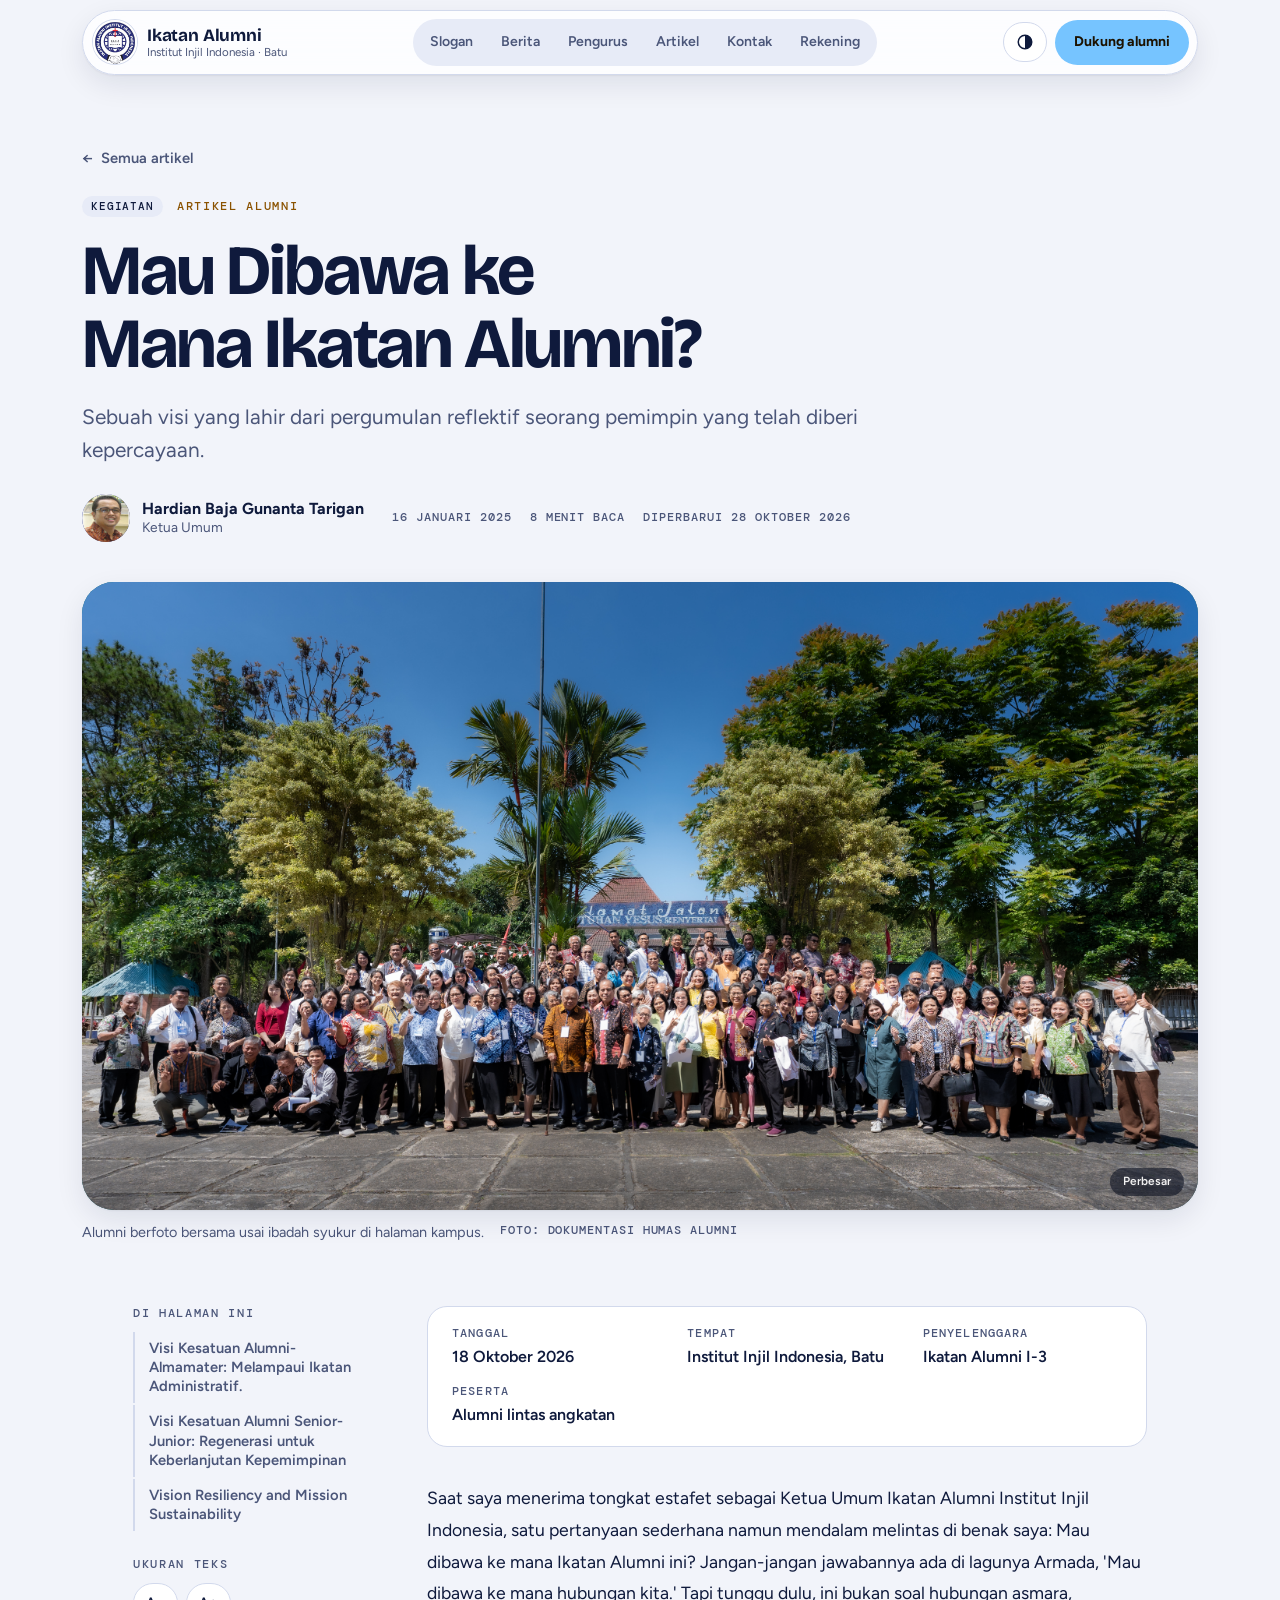
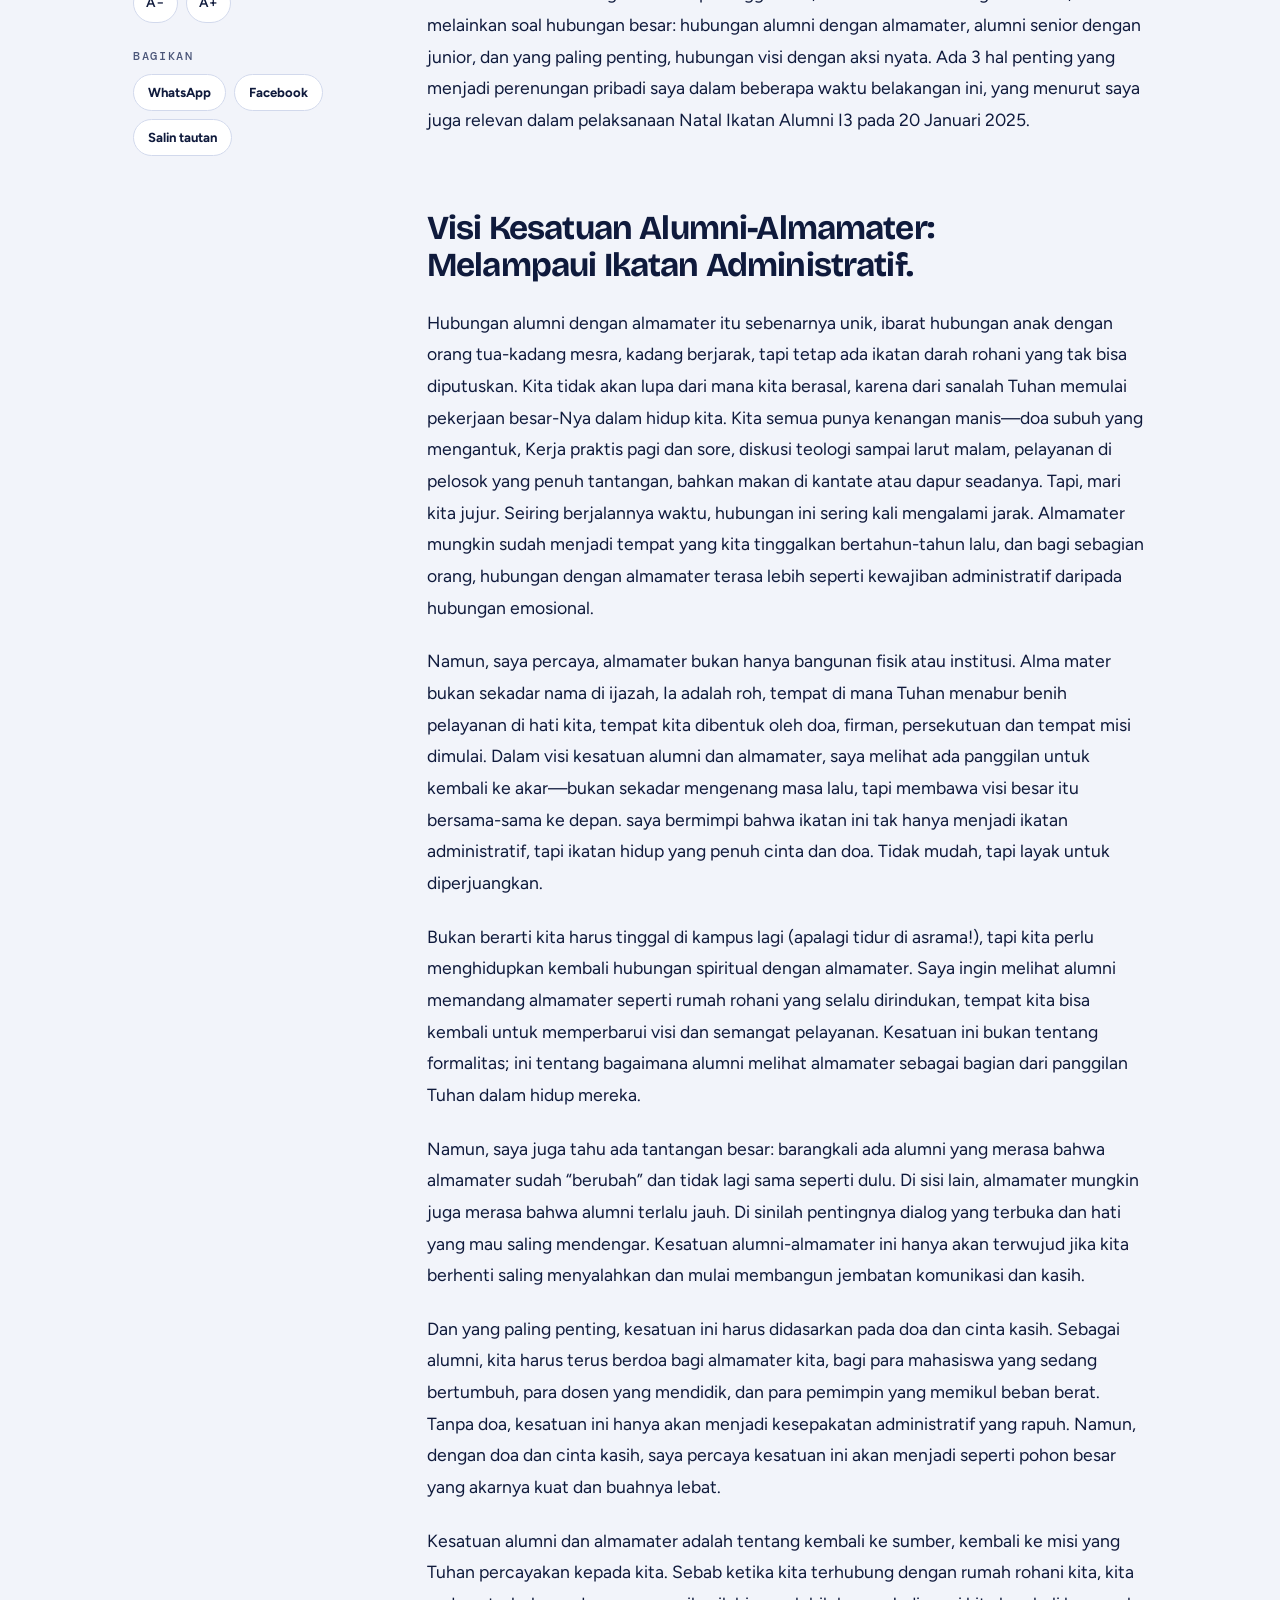
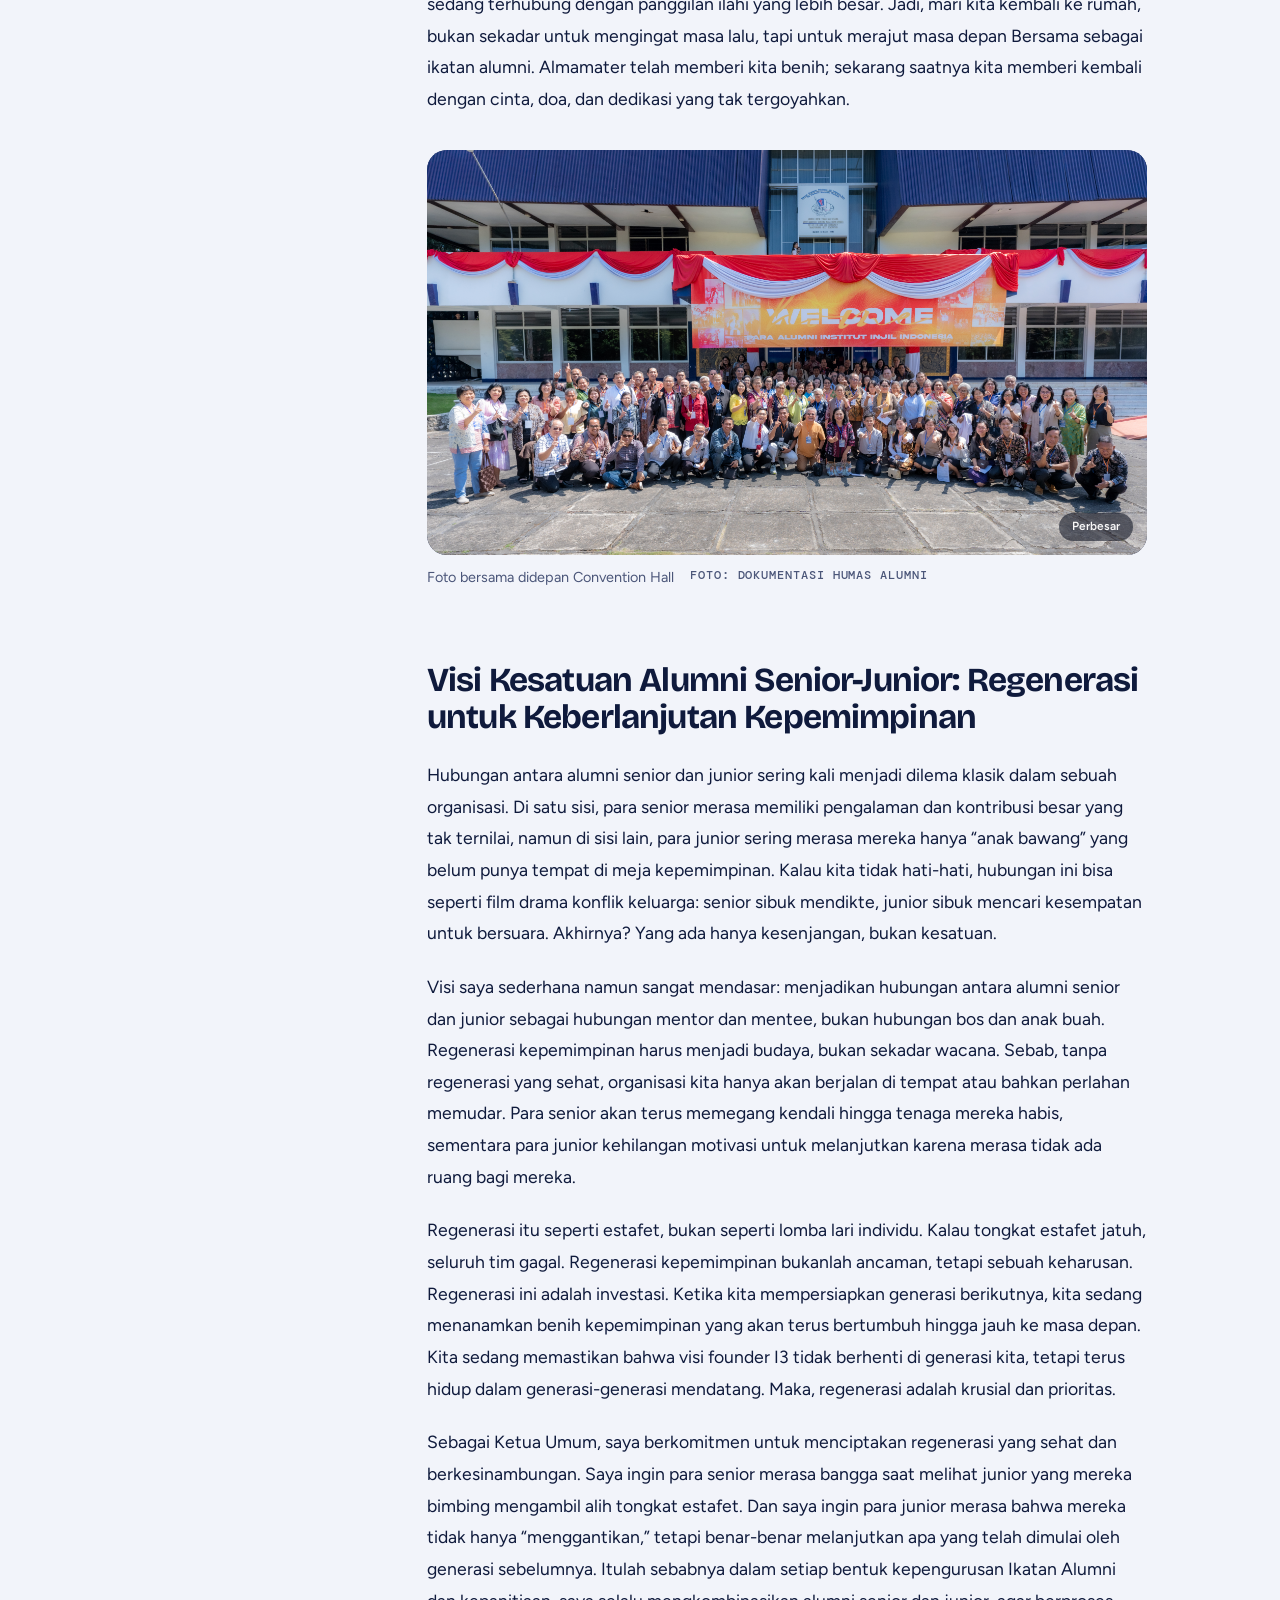
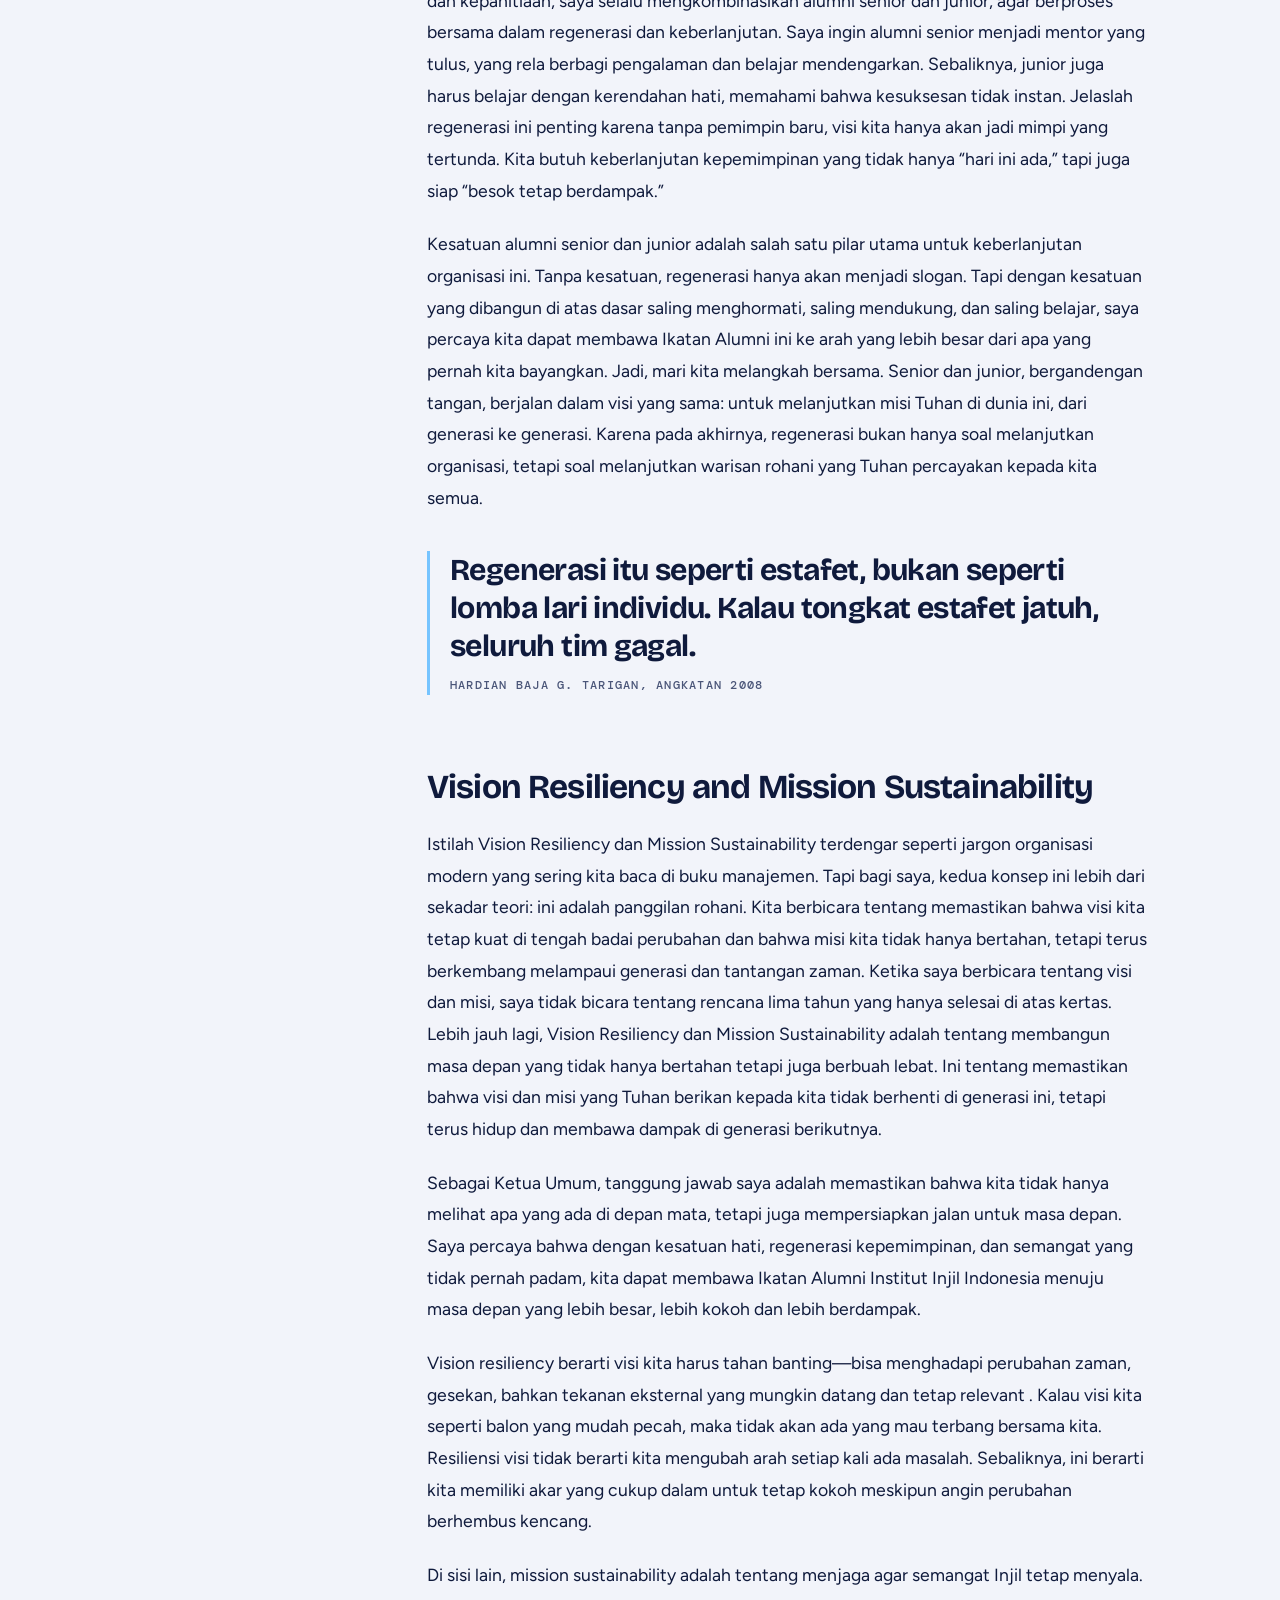
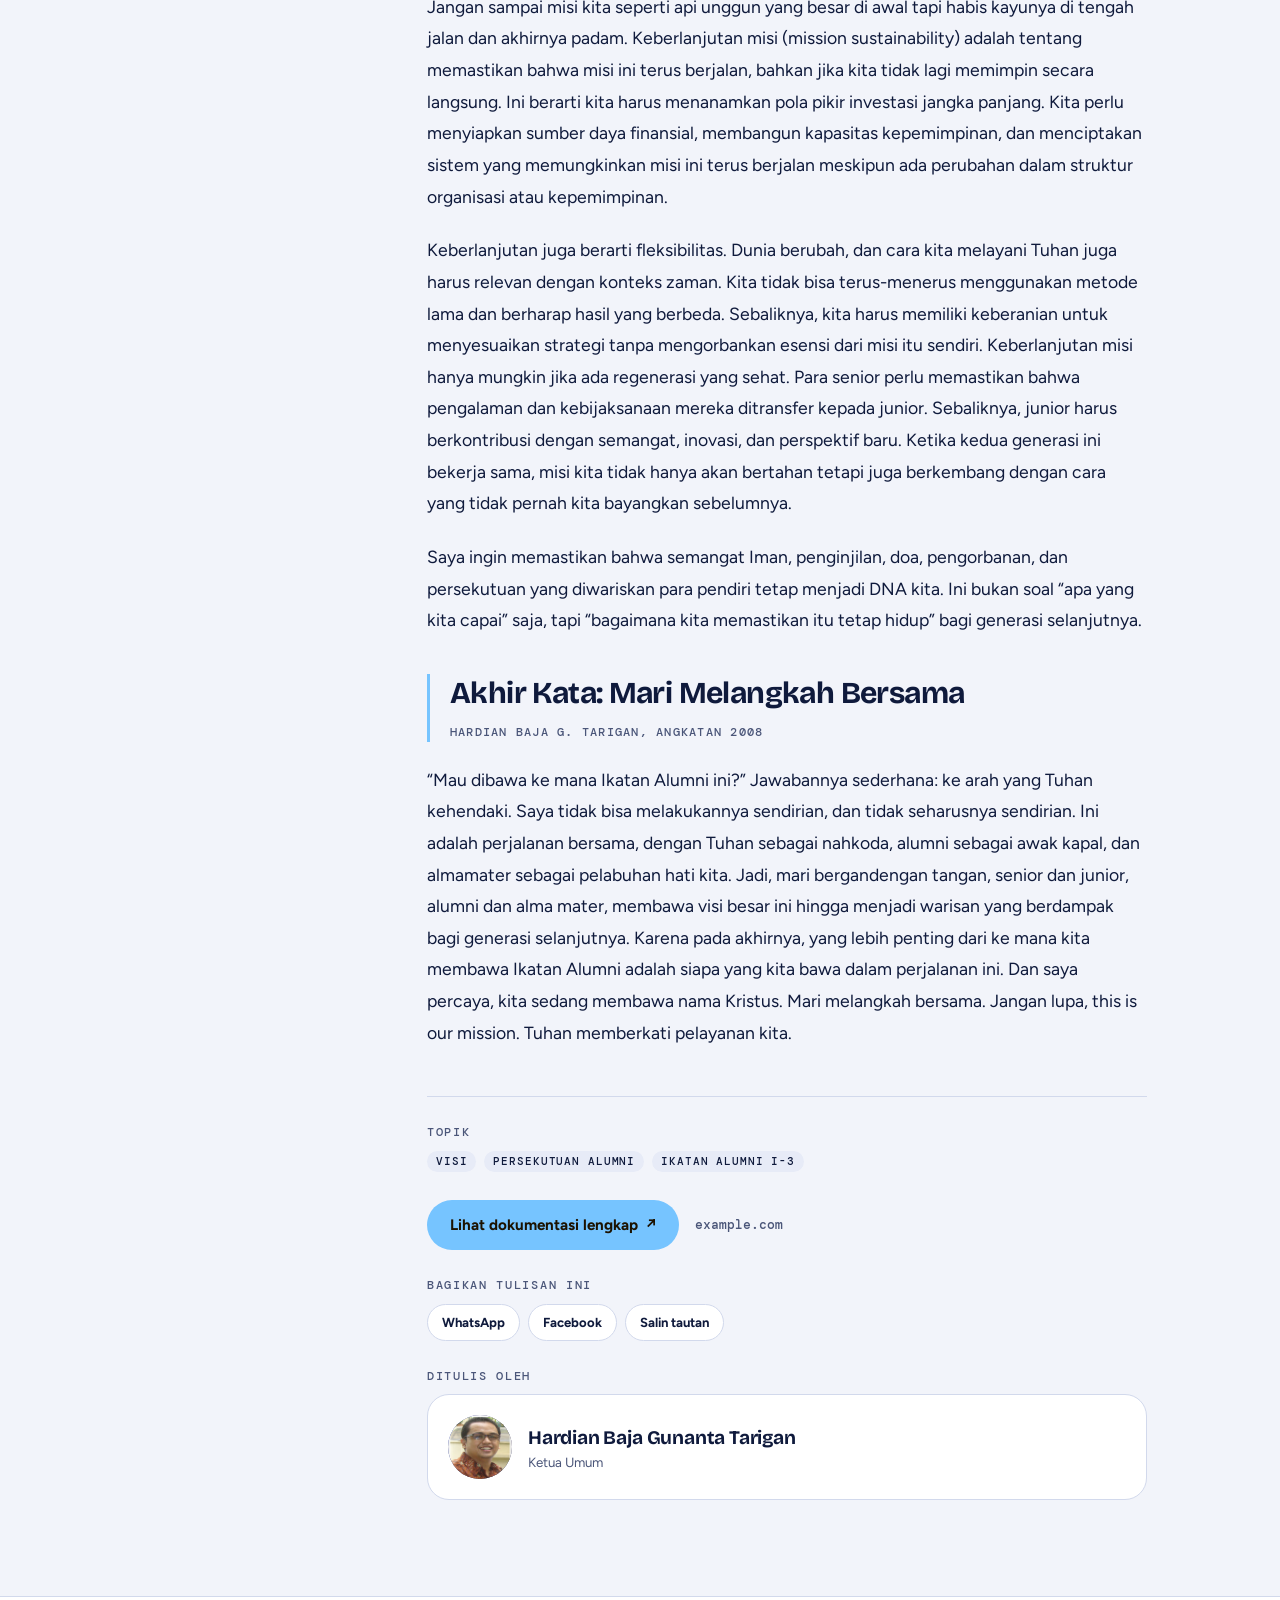
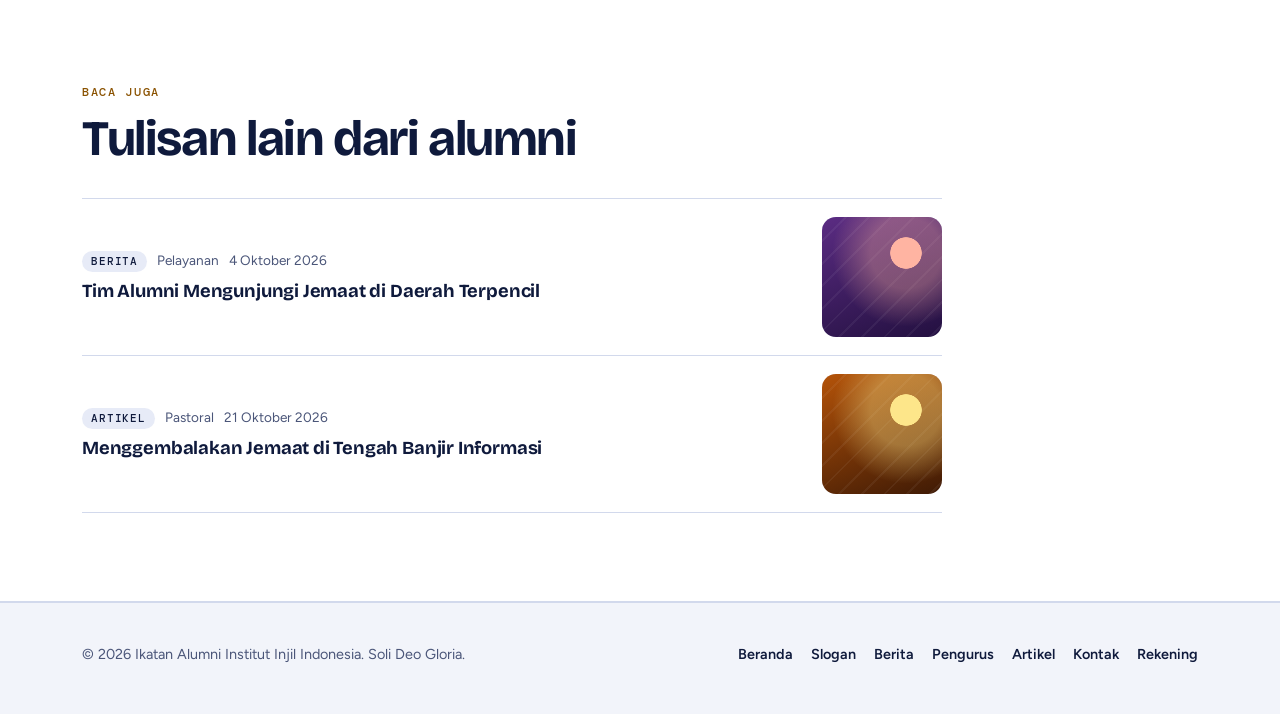
==== article1.html @ e1c30470 "Big Update." ====
<!doctype html>
<html lang="id">
  <head>
    <meta charset="utf8" />
    <meta
      name="viewport"
      content="width=device-width,initial-scale=1,viewport-fit=cover"
    />
  </head>
  <body>
    <title>Mau Dibawa ke Mana Ikatan Alumni?</title>
    <meta name="claude:viewport-fit-sides" content="cover" />
    <link
      rel="stylesheet"
      href="https://fonts.googleapis.com/css2?family=Bricolage+Grotesque:opsz,wght@12..96,500..800&family=DM+Mono:wght@400;500&family=Figtree:wght@400;500;600;700&display=swap"
    />
    <link rel="stylesheet" href="css/article1.css" />

    <a class="skip" href="#isi">Lewati ke isi tulisan</a>

    <!--div class="notice" id="notice" role="note" hidden>
      <div class="wrap notice-in">
        <p>
          Mode contoh: judul, isi, foto, dan nama di halaman ini masih data
          sampel. Ganti isi <code>CONTENT</code> di bagian bawah file. Isi
          <code>site.home</code> agar menu mengarah ke situs utama.
        </p>
        <button type="button" data-action="dismiss-notice">Tutup</button>
      </div>
    </div-->

    <header class="site-header">
      <div class="wrap">
        <div class="dock">
          <a
            class="brand"
            id="brandLink"
            data-nav
            href="#"
            aria-label="Alumni Institut Injil Indonesia, ke beranda"
          >
            <span class="brand-logo" id="brandLogo"></span>
            <span class="brand-text"
              ><b>Ikatan Alumni</b
              ><span>Institut Injil Indonesia · Batu</span></span
            >
          </a>
          <nav
            class="nav-links"
            aria-label="Navigasi utama"
            id="navLinks"
          ></nav>
          <div class="nav-tools">
            <button
              class="icon-btn"
              type="button"
              data-action="theme"
              aria-label="Ganti tema terang atau gelap"
            >
              <svg
                width="18"
                height="18"
                viewBox="0 0 24 24"
                aria-hidden="true"
              >
                <circle
                  cx="12"
                  cy="12"
                  r="9"
                  fill="none"
                  stroke="currentColor"
                  stroke-width="2"
                />
                <path d="M12 3a9 9 0 0 1 0 18z" fill="currentColor" />
              </svg>
            </button>
            <a
              class="btn btn-primary nav-cta"
              id="navCta"
              data-nav
              href="#rekening"
              >Dukung alumni</a
            >
            <button
              class="icon-btn menu-btn"
              type="button"
              data-action="menu"
              aria-expanded="false"
              aria-controls="mobileMenu"
            >
              <span class="bars" aria-hidden="true"></span
              ><span class="menu-label">Menu</span>
            </button>
          </div>
          <span class="progress" aria-hidden="true"><i id="progress"></i></span>
        </div>
        <nav
          class="sheet"
          id="mobileMenu"
          aria-label="Navigasi seluler"
          hidden
        ></nav>
      </div>
    </header>

    <main id="main">
      <article id="post">
        <header class="post-head">
          <div class="wrap">
            <div class="in" id="postHead"></div>
          </div>
        </header>

        <div class="wrap">
          <div class="cover" id="cover"></div>
        </div>

        <div class="post-body">
          <div class="wrap">
            <div class="post-grid">
              <aside class="side" aria-label="Alat baca">
                <nav class="side-block toc" id="tocBox" aria-label="Daftar isi">
                  <p class="eyebrow">Di halaman ini</p>
                  <ol id="tocList"></ol>
                </nav>
                <div class="side-block">
                  <p class="eyebrow">Ukuran teks</p>
                  <div class="size-ctl">
                    <button
                      class="icon-btn"
                      type="button"
                      data-action="size"
                      data-d="-1"
                      id="sizeDown"
                      aria-label="Perkecil teks"
                    >
                      A−
                    </button>
                    <button
                      class="icon-btn"
                      type="button"
                      data-action="size"
                      data-d="1"
                      id="sizeUp"
                      aria-label="Perbesar teks"
                    >
                      A+
                    </button>
                    <output id="sizeLabel" aria-live="polite"></output>
                  </div>
                </div>
                <div class="side-block">
                  <p class="eyebrow">Bagikan</p>
                  <div class="share" id="shareSide"></div>
                </div>
              </aside>

              <div id="isi" tabindex="-1">
                <dl class="facts" id="facts"></dl>
                <div class="prose" id="prose"></div>
                <div class="endmatter" id="endmatter"></div>
              </div>
            </div>
          </div>
        </div>
      </article>

      <section class="section band" id="terkait" hidden>
        <div class="wrap">
          <div class="sec-head">
            <p class="eyebrow">Baca juga</p>
            <h2>Tulisan lain dari alumni</h2>
          </div>
          <div class="rel-list" id="related"></div>
        </div>
      </section>
    </main>

    <footer class="site-footer">
      <div class="wrap foot">
        <p id="footText"></p>
        <nav aria-label="Navigasi footer" id="footNav"></nav>
      </div>
    </footer>

    <!-- Pratinjau foto -->
    <div
      class="overlay"
      id="lightbox"
      hidden
      role="dialog"
      aria-modal="true"
      aria-label="Pratinjau foto"
    >
      <div class="panel lb-panel">
        <button
          class="icon-btn lb-close"
          type="button"
          data-close
          aria-label="Tutup pratinjau"
        >
          Tutup
        </button>
        <div class="lb-media" id="lbMedia"></div>
        <div class="lb-cap" id="lbCap"></div>
        <div class="lb-ctl">
          <button
            class="icon-btn"
            type="button"
            data-action="lb-prev"
            id="lbPrev"
          >
            Sebelumnya
          </button>
          <span class="result-count" id="lbCount" aria-live="polite"></span>
          <button
            class="icon-btn"
            type="button"
            data-action="lb-next"
            id="lbNext"
          >
            Berikutnya
          </button>
        </div>
      </div>
    </div>

    <div class="toast" id="toast" role="status" aria-live="polite"></div>

    <noscript
      ><p style="padding: 24px">
        Halaman ini memerlukan JavaScript untuk menampilkan konten.
      </p></noscript
    >
    <script src="js/article1.js"></script>
  </body>
</html>
---- css/article1.css ----
:root {
  color-scheme: light;
  box-sizing: border-box;
  padding-top: env(safe-area-inset-top, 0px);
  padding-bottom: env(safe-area-inset-bottom, 0px);
}
html {
  scroll-padding-top: env(safe-area-inset-top, 0px);
}
body {
  margin: 0;
  padding: 0;
  font:
    14px -apple-system,
    BlinkMacSystemFont,
    sans-serif;
  background: #fff;
  color: #000;
}
img {
  max-width: 100%;
}
[hidden]:not([hidden="until-found" i]) {
  display: none !important;
}
/* Layout: kapsul navigasi yang sama dengan situs utama → kepala tulisan (kategori, judul, ringkasan, penulis) → foto sampul → dua kolom: daftar isi lengket + isi tulisan → penutup (tag, tautan, penulis) → baca juga → footer. Aksen amber dipakai hemat. */
:root {
  --font-display: "Bricolage Grotesque", "Trebuchet MS", system-ui, sans-serif;
  --font-body: "Figtree", system-ui, -apple-system, "Segoe UI", sans-serif;
  --font-mono: "DM Mono", ui-monospace, Menlo, Consolas, monospace;
  --bg: #f2f4fa;
  --surface: #ffffff;
  --surface-2: #e7ebf7;
  --fg: #0f1a3c;
  --muted: #4b5679;
  --line: #d2d9ec;
  --brand: #2342d6;
  --on-brand: #ffffff;
  --accent: #f4a31b;
  --on-accent: #1c1200;
  --accent-text: #8a5200;
  --focus: #2342d6;
  --shadow:
    0 1px 2px rgba(15, 26, 60, 0.06), 0 10px 28px rgba(15, 26, 60, 0.09);
  --plate: #ffffff;
  --plate-ink: #0f1a3c;
  --alt1: #76c4ff;
}
@media (prefers-color-scheme: dark) {
  :root:not([data-theme="light"]) {
    --bg: #0a1024;
    --surface: #121a36;
    --surface-2: #18224a;
    --fg: #e9edfb;
    --muted: #a5b0d2;
    --line: #27325e;
    --brand: #8fa6ff;
    --on-brand: #0a1024;
    --accent: #f5b33d;
    --on-accent: #1c1200;
    --accent-text: #f5b33d;
    --focus: #8fa6ff;
    --alt1: #76c4ff;
    --shadow: 0 1px 2px rgba(0, 0, 0, 0.4), 0 10px 28px rgba(0, 0, 0, 0.38);
    color-scheme: dark;
  }
}
:root[data-theme="dark"] {
  --bg: #0a1024;
  --surface: #121a36;
  --surface-2: #18224a;
  --fg: #e9edfb;
  --muted: #a5b0d2;
  --line: #27325e;
  --brand: #8fa6ff;
  --on-brand: #0a1024;
  --accent: #f5b33d;
  --on-accent: #1c1200;
  --accent-text: #f5b33d;
  --focus: #8fa6ff;
  --shadow: 0 1px 2px rgba(0, 0, 0, 0.4), 0 10px 28px rgba(0, 0, 0, 0.38);
  color-scheme: dark;
  --alt1: #359eff;
}

*,
*::before,
*::after {
  box-sizing: border-box;
}
html {
  scroll-behavior: smooth;
  scroll-padding-top: 104px;
  -webkit-text-size-adjust: 100%;
}
html.lock {
  overflow: hidden;
}
body {
  margin: 0;
  font-family: var(--font-body);
  font-size: 16px;
  line-height: 1.6;
  background: var(--bg);
  color: var(--fg);
}
body::before {
  content: "";
  position: fixed;
  inset: 0 0 auto;
  height: env(safe-area-inset-top, 0px);
  z-index: 10;
  background: var(--bg);
}
img {
  max-width: 100%;
}
[hidden] {
  display: none !important;
}
h1,
h2,
h3,
p,
ul,
ol,
dl,
dd,
blockquote,
figure {
  margin: 0;
}
ul,
ol {
  padding: 0;
  list-style: none;
}
h1,
h2,
h3 {
  font-family: var(--font-display);
  font-weight: 700;
  text-wrap: balance;
}
a {
  color: var(--brand);
}
button {
  font: inherit;
  color: inherit;
  cursor: pointer;
}
:focus-visible {
  outline: 3px solid var(--focus);
  outline-offset: 2px;
}
.skip {
  position: absolute;
  left: -9999px;
  top: 8px;
  z-index: 200;
  background: var(--fg);
  color: var(--bg);
  padding: 10px 16px;
  border-radius: 999px;
  text-decoration: none;
}
.skip:focus {
  left: 16px;
}
main,
.site-footer {
  overflow-x: clip;
}

.wrap {
  width: 100%;
  max-width: 1180px;
  margin-inline: auto;
  padding-left: max(16px, env(safe-area-inset-left, 0px));
  padding-right: max(16px, env(safe-area-inset-right, 0px));
}
@media (min-width: 700px) {
  .wrap {
    padding-left: max(32px, env(safe-area-inset-left, 0px));
    padding-right: max(32px, env(safe-area-inset-right, 0px));
  }
}

.eyebrow {
  font: 500 0.75rem/1.3 var(--font-mono);
  letter-spacing: 0.14em;
  text-transform: uppercase;
  color: var(--accent-text);
}
.tag {
  display: inline-block;
  font: 500 0.68rem/1 var(--font-mono);
  letter-spacing: 0.08em;
  text-transform: uppercase;
  padding: 5px 9px;
  border-radius: 999px;
  background: var(--surface-2);
  color: var(--fg);
}
.btn {
  display: inline-flex;
  align-items: center;
  gap: 8px;
  padding: 12px 22px;
  border-radius: 999px;
  border: 1.5px solid transparent;
  font-weight: 700;
  font-size: 0.95rem;
  text-decoration: none;
  transition:
    transform 0.15s,
    background 0.15s;
}
.btn:hover {
  transform: translateY(-2px);
}
.btn-primary {
  background: var(--alt1);
  color: var(--on-accent);
}
.btn-sm {
  padding: 7px 14px;
  font-size: 0.82rem;
  border-color: var(--line);
  background: var(--surface);
  color: var(--fg);
}
.btn-sm:hover {
  border-color: var(--fg);
}
.band {
  background: var(--surface);
  border-block: 1px solid var(--line);
}
.meta-line {
  display: flex;
  flex-wrap: wrap;
  align-items: center;
  gap: 10px;
  font-size: 0.85rem;
  color: var(--muted);
}

/* Notice */
.notice {
  background: var(--alt1);
  color: var(--on-accent);
  font-size: 0.84rem;
}
.notice-in {
  display: flex;
  gap: 12px;
  align-items: center;
  justify-content: space-between;
  padding-block: 8px;
}
.notice p {
  min-width: 0;
}
.notice button {
  flex: none;
  background: transparent;
  border: 1px solid currentColor;
  border-radius: 999px;
  padding: 2px 12px;
  font-size: 0.8rem;
  font-weight: 600;
}

/* Header: kapsul melayang dengan penanda geser, sama dengan situs utama */
.site-header {
  position: sticky;
  top: env(safe-area-inset-top, 0px);
  z-index: 30;
  padding-block: 10px;
  pointer-events: none;
}
.dock {
  pointer-events: auto;
  position: relative;
  display: flex;
  align-items: center;
  justify-content: space-between;
  gap: 12px;
  min-height: 62px;
  padding: 8px 8px 8px 10px;
  border-radius: 999px;
  border: 1px solid var(--line);
  background: var(--surface);
  box-shadow: var(--shadow);
}
@supports (background: color-mix(in srgb, red, blue)) {
  .dock {
    background: color-mix(in srgb, var(--surface) 80%, transparent);
    -webkit-backdrop-filter: blur(18px) saturate(1.4);
    backdrop-filter: blur(18px) saturate(1.4);
  }
}
.brand {
  display: flex;
  align-items: center;
  gap: 10px;
  text-decoration: none;
  color: var(--fg);
  min-width: 0;
  border-radius: 999px;
}
.brand-logo {
  display: grid;
  place-items: center;
  flex: none;
  width: 44px;
  height: 44px;
  border-radius: 50%;
  background: var(--plate);
  box-shadow: 0 0 0 1px var(--line);
  overflow: hidden;
}
.brand-logo img {
  display: block;
  width: 100%;
  height: 100%;
  object-fit: cover;
  transform: scale(1.08);
}
.logo-fallback {
  font: 800 0.8rem/1 var(--font-display);
  letter-spacing: -0.02em;
  color: var(--plate-ink);
}
.brand-text {
  display: flex;
  flex-direction: column;
  line-height: 1.15;
  min-width: 0;
}
.brand-text b {
  font-family: var(--font-display);
  font-size: 1.08rem;
  letter-spacing: -0.01em;
}
.brand-text span {
  font-size: 0.72rem;
  color: var(--muted);
  white-space: nowrap;
  overflow: hidden;
  text-overflow: ellipsis;
}
.nav-links {
  position: relative;
  display: flex;
  gap: 2px;
  padding: 4px;
  border-radius: 999px;
  background: var(--surface-2);
}
.nav-links::before {
  content: "";
  position: absolute;
  top: 4px;
  bottom: 4px;
  left: 0;
  width: var(--w, 0px);
  transform: translateX(var(--x, 0px));
  border-radius: 999px;
  background: var(--fg);
  opacity: var(--o, 0);
  transition:
    transform 0.38s cubic-bezier(0.3, 0.8, 0.2, 1),
    width 0.38s cubic-bezier(0.3, 0.8, 0.2, 1),
    opacity 0.2s;
}
.nav-links.no-glide::before {
  transition: opacity 0.2s;
}
.nav-links a {
  position: relative;
  z-index: 1;
  padding: 8px 13px;
  border-radius: 999px;
  color: var(--muted);
  font-weight: 600;
  font-size: 0.88rem;
  text-decoration: none;
  transition: color 0.2s;
}
.nav-links a[data-lit] {
  color: var(--bg);
}
.nav-tools {
  display: flex;
  align-items: center;
  gap: 8px;
}
.icon-btn {
  display: inline-flex;
  align-items: center;
  justify-content: center;
  gap: 8px;
  min-width: 40px;
  height: 40px;
  padding: 0 12px;
  border-radius: 999px;
  border: 1px solid var(--line);
  background: var(--surface);
  font-weight: 600;
  font-size: 0.85rem;
}
.icon-btn:hover:not(:disabled) {
  border-color: var(--fg);
}
.icon-btn:disabled {
  opacity: 0.4;
  cursor: default;
}
.nav-cta {
  display: none;
  padding: 10px 18px;
  font-size: 0.88rem;
}
.menu-btn {
  display: none;
  padding: 0 14px 0 12px;
}
.bars {
  position: relative;
  flex: none;
  width: 16px;
  height: 10px;
}
.bars::before,
.bars::after {
  content: "";
  position: absolute;
  left: 0;
  right: 0;
  height: 2px;
  border-radius: 2px;
  background: currentColor;
  transition:
    transform 0.25s,
    top 0.25s;
}
.bars::before {
  top: 0;
}
.bars::after {
  top: 8px;
}
.menu-btn[aria-expanded="true"] .bars::before {
  top: 4px;
  transform: rotate(45deg);
}
.menu-btn[aria-expanded="true"] .bars::after {
  top: 4px;
  transform: rotate(-45deg);
}
.progress {
  position: absolute;
  left: 28px;
  right: 28px;
  bottom: 3px;
  height: 3px;
  border-radius: 3px;
  overflow: hidden;
  pointer-events: none;
}
.progress i {
  display: block;
  height: 100%;
  background: var(--alt1);
  transform: scaleX(var(--p, 0));
  transform-origin: left;
}
.sheet {
  pointer-events: auto;
  display: grid;
  gap: 4px;
  margin-top: 8px;
  padding: 10px;
  border-radius: 28px;
  border: 1px solid var(--line);
  background: var(--surface);
  box-shadow: var(--shadow);
  max-height: calc(100vh - 112px);
  max-height: calc(100dvh - 112px);
  overflow: auto;
}
.sheet a {
  position: relative;
  display: grid;
  gap: 2px;
  padding: 14px 48px 14px 18px;
  border-radius: 18px;
  text-decoration: none;
  color: var(--fg);
}
.sheet a b {
  font-family: var(--font-display);
  font-size: 1.2rem;
  letter-spacing: -0.02em;
}
.sheet a small {
  color: var(--muted);
  font-size: 0.86rem;
}
.sheet a::after {
  content: "→";
  position: absolute;
  right: 18px;
  top: 50%;
  transform: translateY(-50%);
  color: var(--muted);
  transition: transform 0.15s;
}
.sheet a:hover,
.sheet a[aria-current="true"] {
  background: var(--surface-2);
}
.sheet a:hover::after {
  transform: translate(4px, -50%);
}
.sheet .sheet-cta {
  background: var(--accent);
  color: var(--on-accent);
}
.sheet .sheet-cta:hover {
  background: var(--accent);
}
.sheet .sheet-cta small,
.sheet .sheet-cta::after {
  color: inherit;
}
@media (min-width: 640px) {
  .sheet {
    grid-template-columns: repeat(2, minmax(0, 1fr));
  }
  .sheet .sheet-cta {
    grid-column: 1/-1;
  }
}
@media (max-width: 1079px) {
  .nav-links {
    display: none;
  }
  .menu-btn {
    display: inline-flex;
  }
}
@media (min-width: 1080px) {
  .sheet {
    display: none !important;
  }
}
@media (min-width: 1160px) {
  .nav-cta {
    display: inline-flex;
  }
}
@media (max-width: 480px) {
  .brand-text span {
    display: none;
  }
}

/* Foto dan penampung foto */
.ph {
  position: absolute;
  inset: 0;
  overflow: hidden;
  background:
    radial-gradient(
      circle at var(--sx, 70%) var(--sy, 30%),
      var(--c2) 0 13%,
      transparent 13.5%
    ),
    radial-gradient(
      circle at var(--sx, 70%) var(--sy, 30%),
      var(--c2a) 0 30%,
      transparent 62%
    ),
    repeating-linear-gradient(
      135deg,
      rgba(255, 255, 255, 0.05) 0 2px,
      transparent 2px 16px
    ),
    linear-gradient(160deg, var(--c1), var(--c3));
}
.ph img {
  position: absolute;
  inset: 0;
  width: 100%;
  height: 100%;
  object-fit: cover;
}
.tone-0 {
  --c1: #1e36b8;
  --c2: #ffc247;
  --c2a: rgba(255, 194, 71, 0.35);
  --c3: #0b1745;
}
.tone-1 {
  --c1: #0e6f78;
  --c2: #f6d58e;
  --c2a: rgba(246, 213, 142, 0.35);
  --c3: #07343a;
}
.tone-2 {
  --c1: #5b2c83;
  --c2: #ffb4a2;
  --c2a: rgba(255, 180, 162, 0.35);
  --c3: #231040;
}
.tone-3 {
  --c1: #b45309;
  --c2: #fde68a;
  --c2a: rgba(253, 230, 138, 0.38);
  --c3: #3f1a05;
}
.tone-4 {
  --c1: #2b3a67;
  --c2: #9fb4ff;
  --c2a: rgba(159, 180, 255, 0.35);
  --c3: #0f1733;
}
.ph-note {
  position: absolute;
  left: 14px;
  bottom: 14px;
  z-index: 1;
  font: 500 0.7rem/1 var(--font-mono);
  letter-spacing: 0.08em;
  text-transform: uppercase;
  color: #fff;
  background: rgba(6, 10, 28, 0.55);
  padding: 7px 11px;
  border-radius: 999px;
}
.avatar {
  position: relative;
  display: grid;
  place-items: center;
  flex: none;
  width: 48px;
  height: 48px;
  border-radius: 50%;
  overflow: hidden;
  color: #fff;
  font-family: var(--font-display);
  font-weight: 700;
  font-size: 1rem;
  letter-spacing: 0.02em;
}
.avatar-lg {
  width: 64px;
  height: 64px;
  font-size: 1.25rem;
}
.av-init {
  position: relative;
  z-index: 1;
}

/* Kepala tulisan */
.post-head {
  padding-block: clamp(28px, 5vw, 56px) clamp(24px, 4vw, 40px);
}
.post-head .in {
  max-width: 940px;
}
.back {
  display: inline-flex;
  align-items: center;
  gap: 8px;
  padding: 6px 0;
  font-weight: 600;
  font-size: 0.92rem;
  text-decoration: none;
  color: var(--muted);
}
.back:hover {
  color: var(--fg);
}
.kicker {
  display: flex;
  flex-wrap: wrap;
  align-items: center;
  gap: 10px 14px;
  margin-top: 20px;
}
.post-head h1 {
  font-size: clamp(2.2rem, 6.4vw, 4.4rem);
  line-height: 1.04;
  letter-spacing: -0.034em;
  margin: 18px 0 20px;
}
.post-head h1 em {
  font-style: normal;
  background: linear-gradient(
    transparent 64%,
    color-mix(in srgb, var(--accent) 60%, transparent) 64% 92%,
    transparent 92%
  );
  padding-inline: 0.04em;
}
.deck {
  max-width: 62ch;
  font-size: clamp(1.1rem, 2vw, 1.3rem);
  line-height: 1.55;
  color: var(--muted);
}
.byline {
  display: flex;
  flex-wrap: wrap;
  align-items: center;
  gap: 16px 28px;
  margin-top: 28px;
}
.by-who {
  display: flex;
  align-items: center;
  gap: 12px;
  min-width: 0;
}
.by-who b {
  display: block;
  font-weight: 700;
  line-height: 1.25;
}
.by-who small {
  display: block;
  color: var(--muted);
  font-size: 0.86rem;
  line-height: 1.3;
}
.by-meta {
  display: flex;
  flex-wrap: wrap;
  gap: 6px 18px;
  font: 500 0.76rem/1.3 var(--font-mono);
  letter-spacing: 0.08em;
  text-transform: uppercase;
  color: var(--muted);
}

/* Gambar tulisan */
.fig-media {
  position: relative;
  aspect-ratio: var(--ratio, 16/9);
  width: 100%;
  max-width: 100%;
  border-radius: 20px;
  overflow: hidden;
  background: var(--surface-2);
}
.cover .fig-media {
  border-radius: clamp(20px, 3vw, 32px);
  box-shadow: var(--shadow);
}
.fig figcaption {
  display: flex;
  flex-wrap: wrap;
  gap: 4px 16px;
  margin-top: 12px;
  font-size: 0.9rem;
  line-height: 1.45;
  color: var(--muted);
}
.fig .credit {
  font: 500 0.72rem/1.6 var(--font-mono);
  letter-spacing: 0.08em;
  text-transform: uppercase;
}
.zoom {
  position: absolute;
  inset: 0;
  display: block;
  width: 100%;
  height: 100%;
  padding: 0;
  border: 0;
  background: none;
  cursor: zoom-in;
}
.zoom-hint {
  position: absolute;
  right: 14px;
  bottom: 14px;
  z-index: 1;
  font: 600 0.74rem/1 var(--font-body);
  color: #fff;
  background: rgba(6, 10, 28, 0.6);
  padding: 8px 13px;
  border-radius: 999px;
  opacity: 0.9;
  transition: opacity 0.15s;
}
.zoom:hover .zoom-hint {
  opacity: 1;
}

/* Isi tulisan */
.post-body {
  padding-block: clamp(36px, 6vw, 64px) clamp(56px, 9vw, 96px);
}
.post-grid {
  display: grid;
  grid-template-columns: 230px minmax(0, 720px);
  gap: clamp(32px, 5vw, 64px);
  justify-content: center;
  align-items: start;
}
.side {
  position: sticky;
  top: 104px;
  display: grid;
  gap: 26px;
  min-width: 0;
}
.side-block {
  display: grid;
  gap: 10px;
  min-width: 0;
}
.side .eyebrow {
  color: var(--muted);
}
.toc ol {
  display: grid;
  gap: 2px;
}
.toc a {
  display: block;
  padding: 7px 0 7px 14px;
  border-left: 2px solid var(--line);
  color: var(--muted);
  font-weight: 600;
  font-size: 0.92rem;
  line-height: 1.3;
  text-decoration: none;
  transition:
    color 0.15s,
    border-color 0.15s;
}
.toc a:hover {
  color: var(--fg);
}
.toc a[aria-current="true"] {
  border-left-color: var(--alt1);
  color: var(--fg);
}
.size-ctl {
  display: flex;
  align-items: center;
  gap: 8px;
}
.size-ctl output {
  font-size: 0.88rem;
  color: var(--muted);
  min-width: 5.5em;
}
.share {
  display: flex;
  flex-wrap: wrap;
  gap: 8px;
}
@media (max-width: 899px) {
  .post-grid {
    grid-template-columns: minmax(0, 1fr);
  }
  .side {
    position: static;
    gap: 18px;
  }
  .toc ol {
    display: flex;
    gap: 8px;
    overflow-x: auto;
    padding-bottom: 6px;
  }
  .toc a {
    flex: none;
    white-space: nowrap;
    padding: 8px 14px;
    border: 1px solid var(--line);
    border-radius: 999px;
    background: var(--surface);
  }
  .toc a[aria-current="true"] {
    background: var(--fg);
    color: var(--bg);
    border-color: var(--fg);
  }
}
.facts {
  display: flex;
  flex-wrap: wrap;
  gap: 16px 36px;
  padding: 20px 24px;
  margin-bottom: 2.2em;
  border-radius: 20px;
  border: 1px solid var(--line);
  background: var(--surface);
}
.fact {
  min-width: min(100%, 150px);
  flex: 1 1 150px;
}
.fact dt {
  font: 500 0.72rem/1.3 var(--font-mono);
  letter-spacing: 0.1em;
  text-transform: uppercase;
  color: var(--muted);
}
.fact dd {
  margin-top: 4px;
  font-weight: 600;
  line-height: 1.4;
  overflow-wrap: anywhere;
}
.prose {
  min-width: 0;
  font-size: var(--fs, 1.1rem);
  line-height: 1.8;
}
.prose > * + * {
  margin-top: 1.25em;
}
.prose h2 {
  margin-top: 2.2em;
  font-size: clamp(1.6rem, 3.4vw, 2.1rem);
  line-height: 1.12;
  letter-spacing: -0.025em;
}
.prose p {
  max-width: 68ch;
}
.prose ul {
  padding-left: 1.3em;
  list-style: disc;
  max-width: 68ch;
}
.prose li + li {
  margin-top: 0.45em;
}
.prose strong {
  font-weight: 700;
}
.pull {
  padding-left: 20px;
  border-left: 3px solid var(--alt1);
  font-family: var(--font-display);
  font-weight: 700;
  font-size: clamp(1.4rem, 3vw, 1.9rem);
  line-height: 1.25;
  letter-spacing: -0.02em;
}
.pull cite {
  display: block;
  margin-top: 12px;
  font: 500 0.78rem/1.4 var(--font-mono);
  font-style: normal;
  letter-spacing: 0.1em;
  text-transform: uppercase;
  color: var(--muted);
}
.prose .fig {
  margin-top: 2em;
}
.endmatter {
  display: grid;
  gap: 28px;
  margin-top: 3em;
  padding-top: 28px;
  border-top: 1px solid var(--line);
}
.end-block {
  display: grid;
  gap: 10px;
}
.end-block .eyebrow {
  color: var(--muted);
}
.tags {
  display: flex;
  flex-wrap: wrap;
  gap: 8px;
}
.cta-box {
  display: flex;
  flex-wrap: wrap;
  align-items: center;
  gap: 12px 16px;
}
.cta-host {
  min-width: 0;
  font: 500 0.8rem/1.3 var(--font-mono);
  color: var(--muted);
  overflow-wrap: anywhere;
}
.author {
  display: flex;
  align-items: center;
  gap: 16px;
  padding: 20px;
  border-radius: 22px;
  border: 1px solid var(--line);
  background: var(--surface);
}
.author b {
  display: block;
  font-family: var(--font-display);
  font-size: 1.2rem;
  letter-spacing: -0.01em;
}
.author small {
  display: block;
  color: var(--muted);
  line-height: 1.4;
}

/* Baca juga */
.section {
  padding-block: clamp(48px, 8vw, 88px);
}
.sec-head {
  display: grid;
  gap: 12px;
  max-width: 62ch;
  margin-bottom: clamp(20px, 3vw, 32px);
}
.sec-head h2 {
  font-size: clamp(1.9rem, 4.6vw, 3.1rem);
  line-height: 1.06;
  letter-spacing: -0.028em;
}
.rel-list {
  display: grid;
  max-width: 860px;
  border-bottom: 1px solid var(--line);
}
.rel-row {
  display: grid;
  grid-template-columns: minmax(0, 1fr) 96px;
  gap: 16px;
  align-items: center;
  padding: 18px 0;
  border-top: 1px solid var(--line);
  text-decoration: none;
  color: var(--fg);
}
.rel-row:hover .rel-title {
  text-decoration: underline;
  text-underline-offset: 4px;
}
.rel-main {
  display: grid;
  gap: 8px;
  min-width: 0;
}
.rel-title {
  font-family: var(--font-display);
  font-weight: 700;
  font-size: 1.15rem;
  line-height: 1.25;
  letter-spacing: -0.01em;
}
.rel-thumb {
  position: relative;
  aspect-ratio: 1;
  border-radius: 14px;
  overflow: hidden;
  background: var(--surface-2);
}
@media (min-width: 700px) {
  .rel-row {
    grid-template-columns: minmax(0, 1fr) 120px;
  }
}

/* Footer */
.site-footer {
  padding-block: 40px 48px;
  border-top: 1px solid var(--line);
}
.foot {
  display: flex;
  flex-wrap: wrap;
  gap: 20px 40px;
  align-items: center;
  justify-content: space-between;
}
.foot p {
  color: var(--muted);
  font-size: 0.9rem;
}
.foot nav {
  display: flex;
  flex-wrap: wrap;
  gap: 4px 18px;
}
.foot nav a {
  color: var(--fg);
  font-weight: 600;
  font-size: 0.9rem;
  text-decoration: none;
}
.foot nav a:hover {
  text-decoration: underline;
}

/* Pratinjau foto dan notifikasi */
.overlay {
  position: fixed;
  inset: 0;
  z-index: 100;
  display: grid;
  place-items: center;
  background: rgba(6, 10, 28, 0.82);
  padding: max(16px, env(safe-area-inset-top, 0px))
    max(16px, env(safe-area-inset-right, 0px))
    max(16px, env(safe-area-inset-bottom, 0px))
    max(16px, env(safe-area-inset-left, 0px));
}
.panel {
  position: relative;
  width: 100%;
  max-height: 100%;
  overflow: auto;
  overscroll-behavior: contain;
  background: var(--surface);
  color: var(--fg);
  border-radius: 24px;
  box-shadow: 0 30px 80px rgba(0, 0, 0, 0.5);
}
.lb-panel {
  max-width: 1040px;
}
.lb-media {
  display: grid;
  place-items: center;
  background: var(--surface-2);
}
.lb-media img {
  display: block;
  width: auto;
  height: auto;
  max-width: 100%;
  max-height: 68vh;
  max-height: 68dvh;
  object-fit: contain;
}
.lb-cap {
  display: grid;
  gap: 6px;
  padding: 18px 24px 6px;
  color: var(--muted);
  font-size: 0.95rem;
}
.lb-cap .credit {
  font: 500 0.72rem/1.5 var(--font-mono);
  letter-spacing: 0.08em;
  text-transform: uppercase;
}
.lb-ctl {
  display: flex;
  align-items: center;
  justify-content: space-between;
  gap: 12px;
  padding: 12px 24px 20px;
}
.lb-close {
  position: absolute;
  top: 12px;
  right: 12px;
  z-index: 3;
  background: rgba(6, 10, 28, 0.6);
  color: #fff;
  border-color: transparent;
}
.lb-close:hover {
  border-color: #fff;
}
.result-count {
  font-size: 0.88rem;
  color: var(--muted);
}
.toast {
  position: fixed;
  left: 50%;
  bottom: calc(20px + env(safe-area-inset-bottom, 0px));
  z-index: 200;
  transform: translate(-50%, 16px);
  opacity: 0;
  pointer-events: none;
  background: var(--fg);
  color: var(--bg);
  padding: 11px 20px;
  border-radius: 18px;
  text-align: center;
  font-weight: 600;
  font-size: 0.9rem;
  max-width: calc(100vw - 32px);
  transition:
    opacity 0.2s,
    transform 0.2s;
}
.toast.show {
  opacity: 1;
  transform: translate(-50%, 0);
}
code {
  font-family: var(--font-mono);
  font-size: 0.92em;
}

@media (prefers-reduced-motion: reduce) {
  html {
    scroll-behavior: auto;
  }
  *,
  *::before,
  *::after {
    animation: none !important;
    transition: none !important;
  }
}
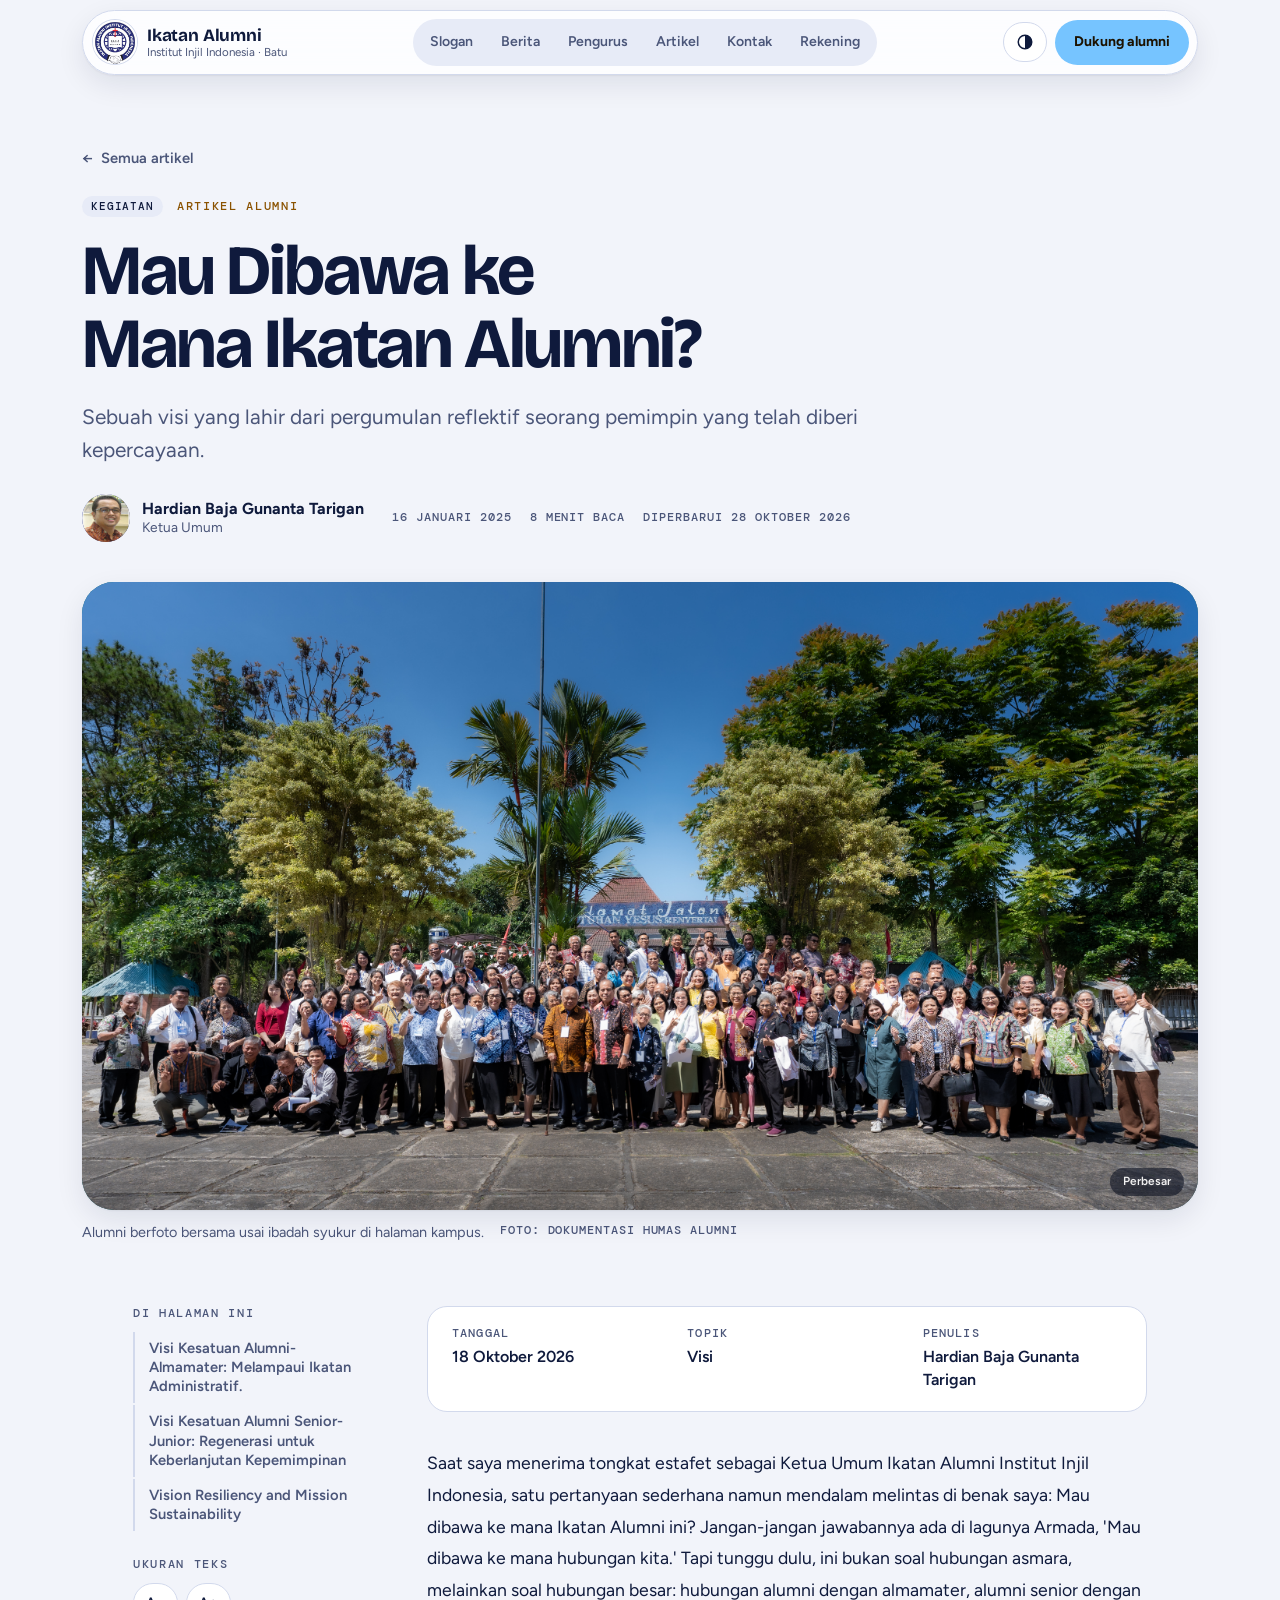
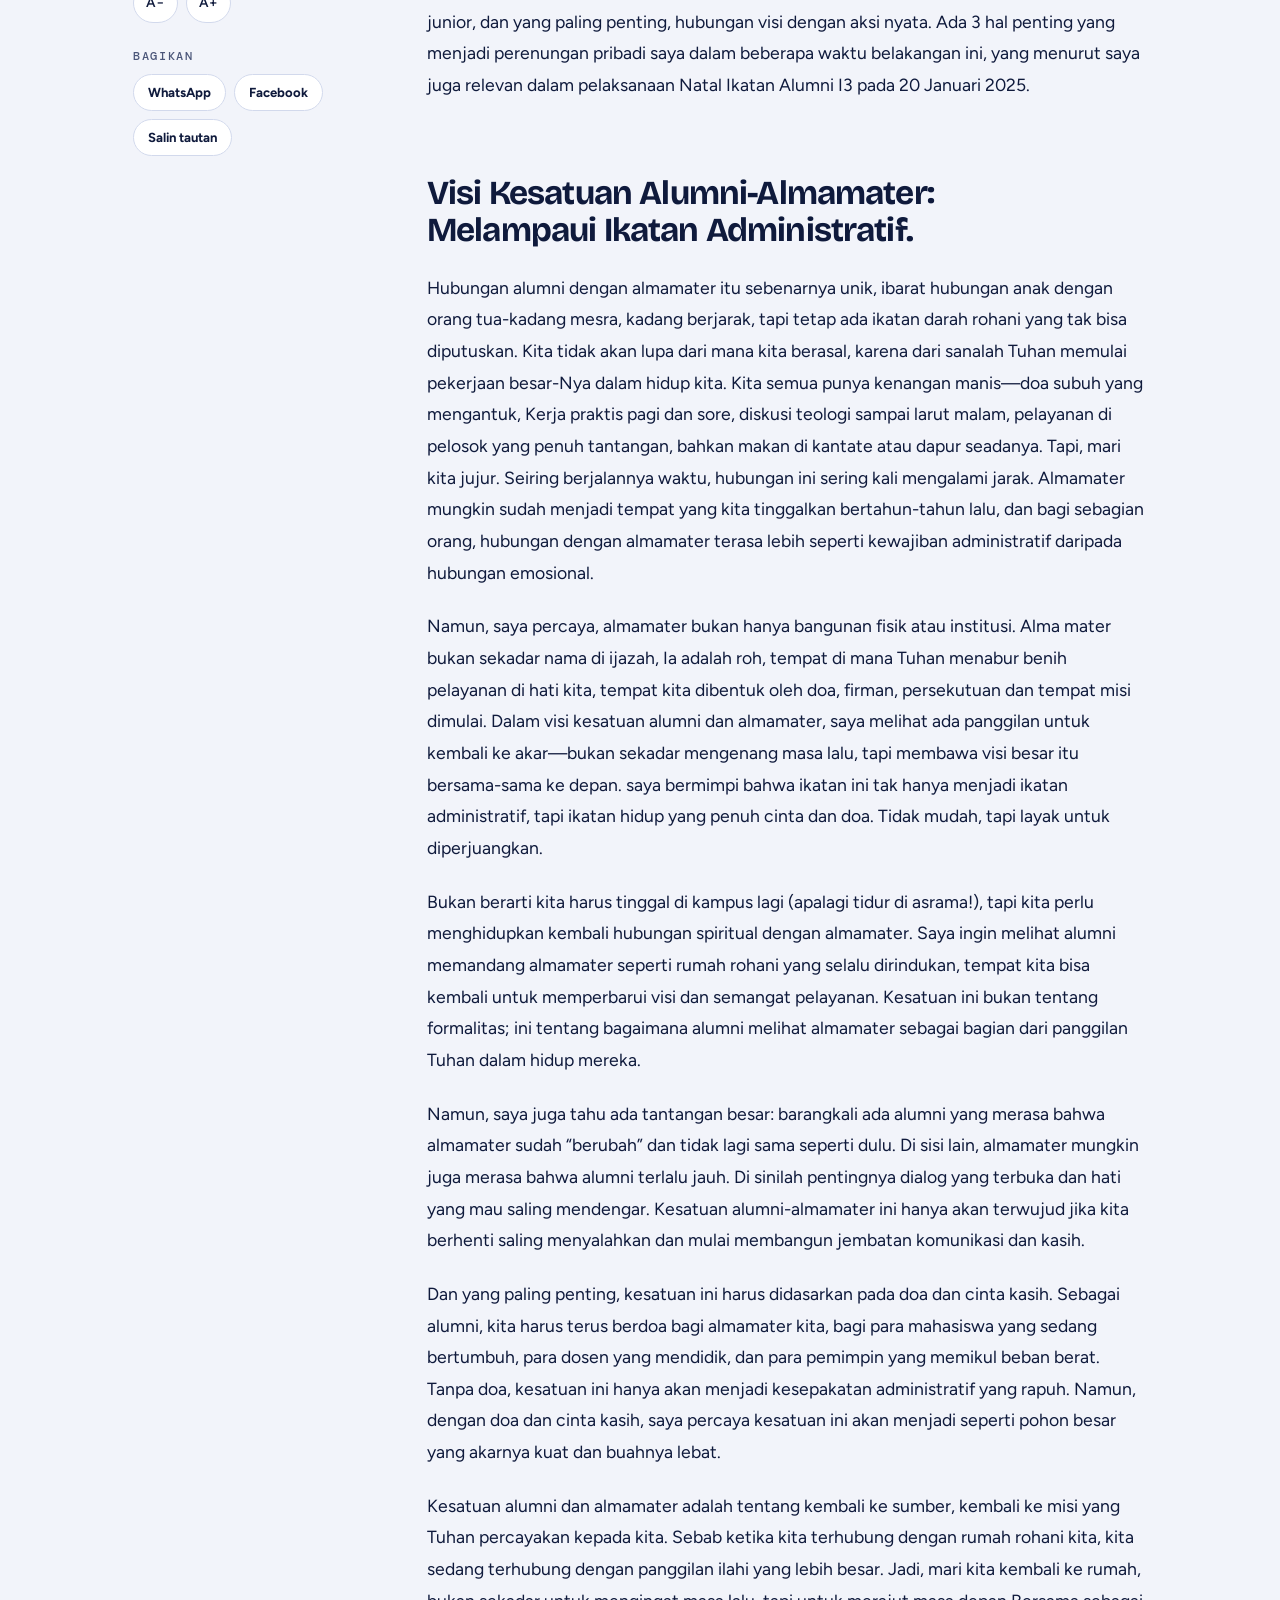
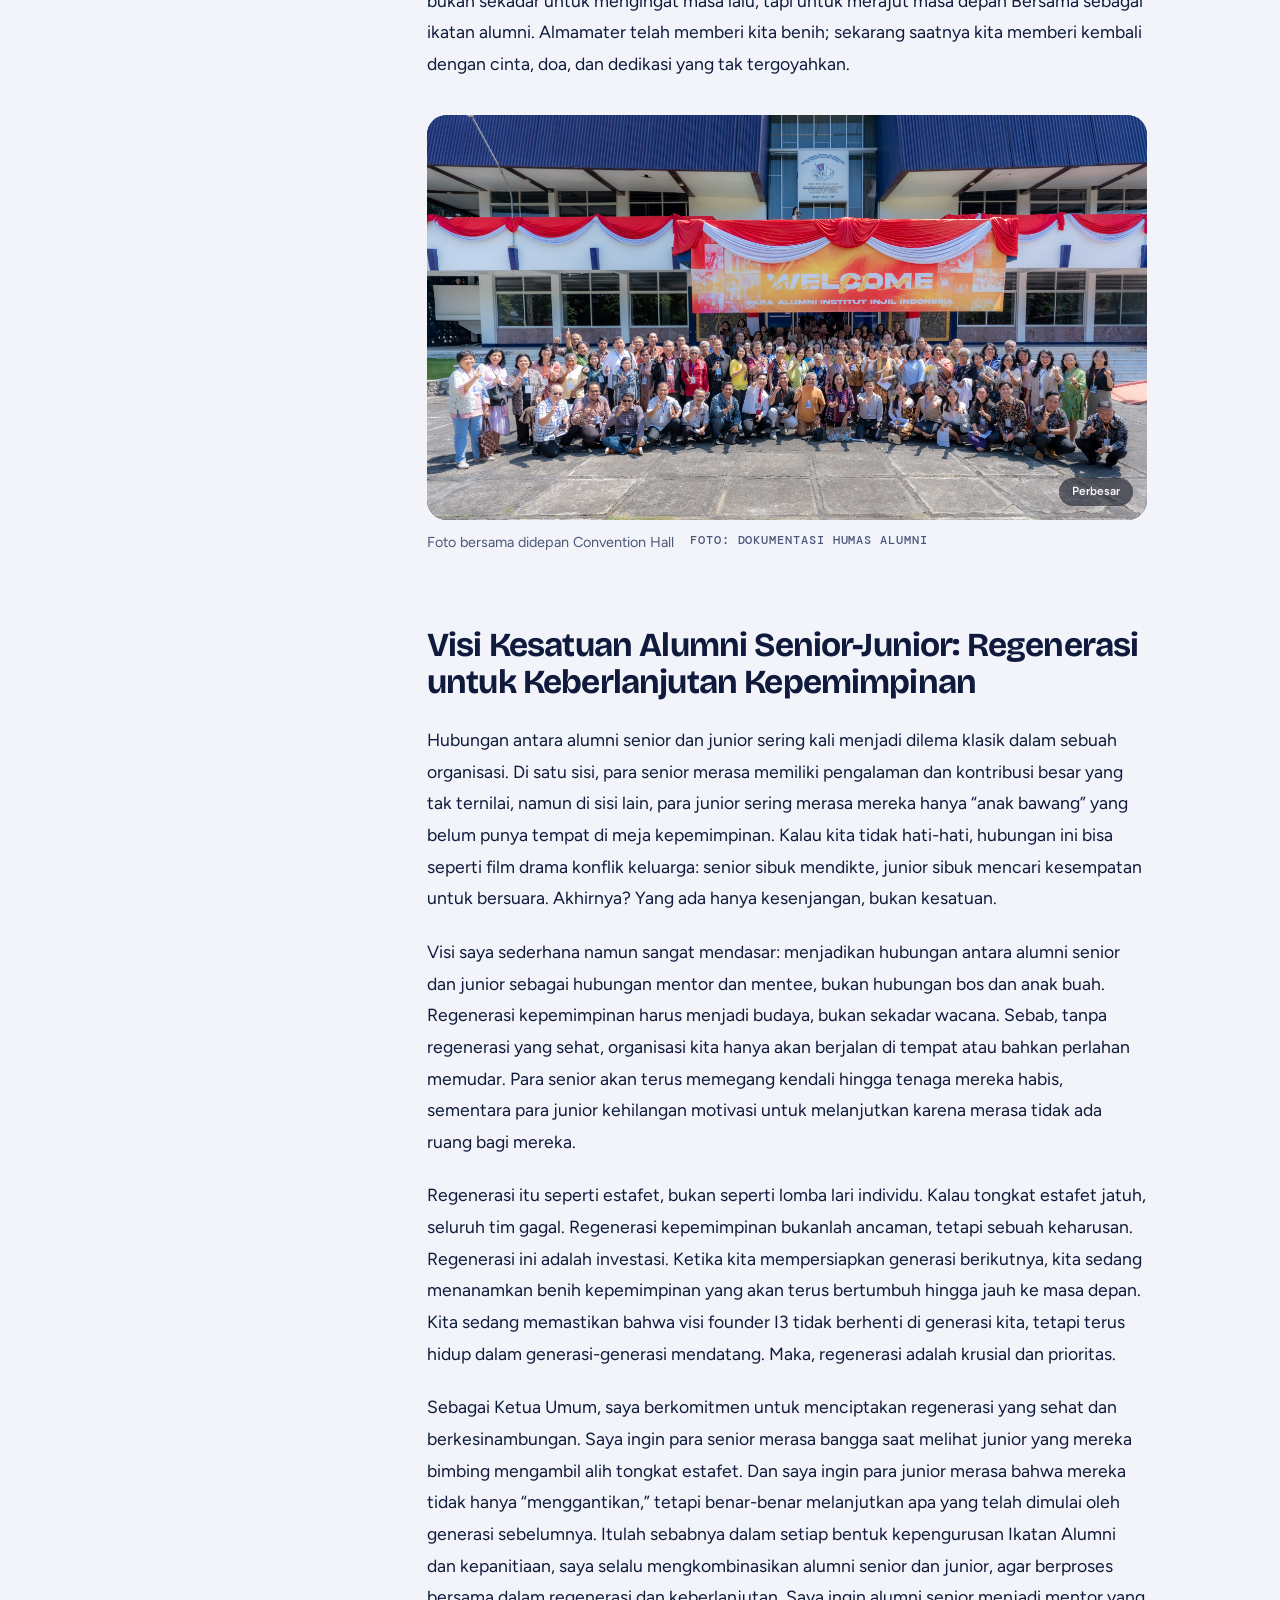
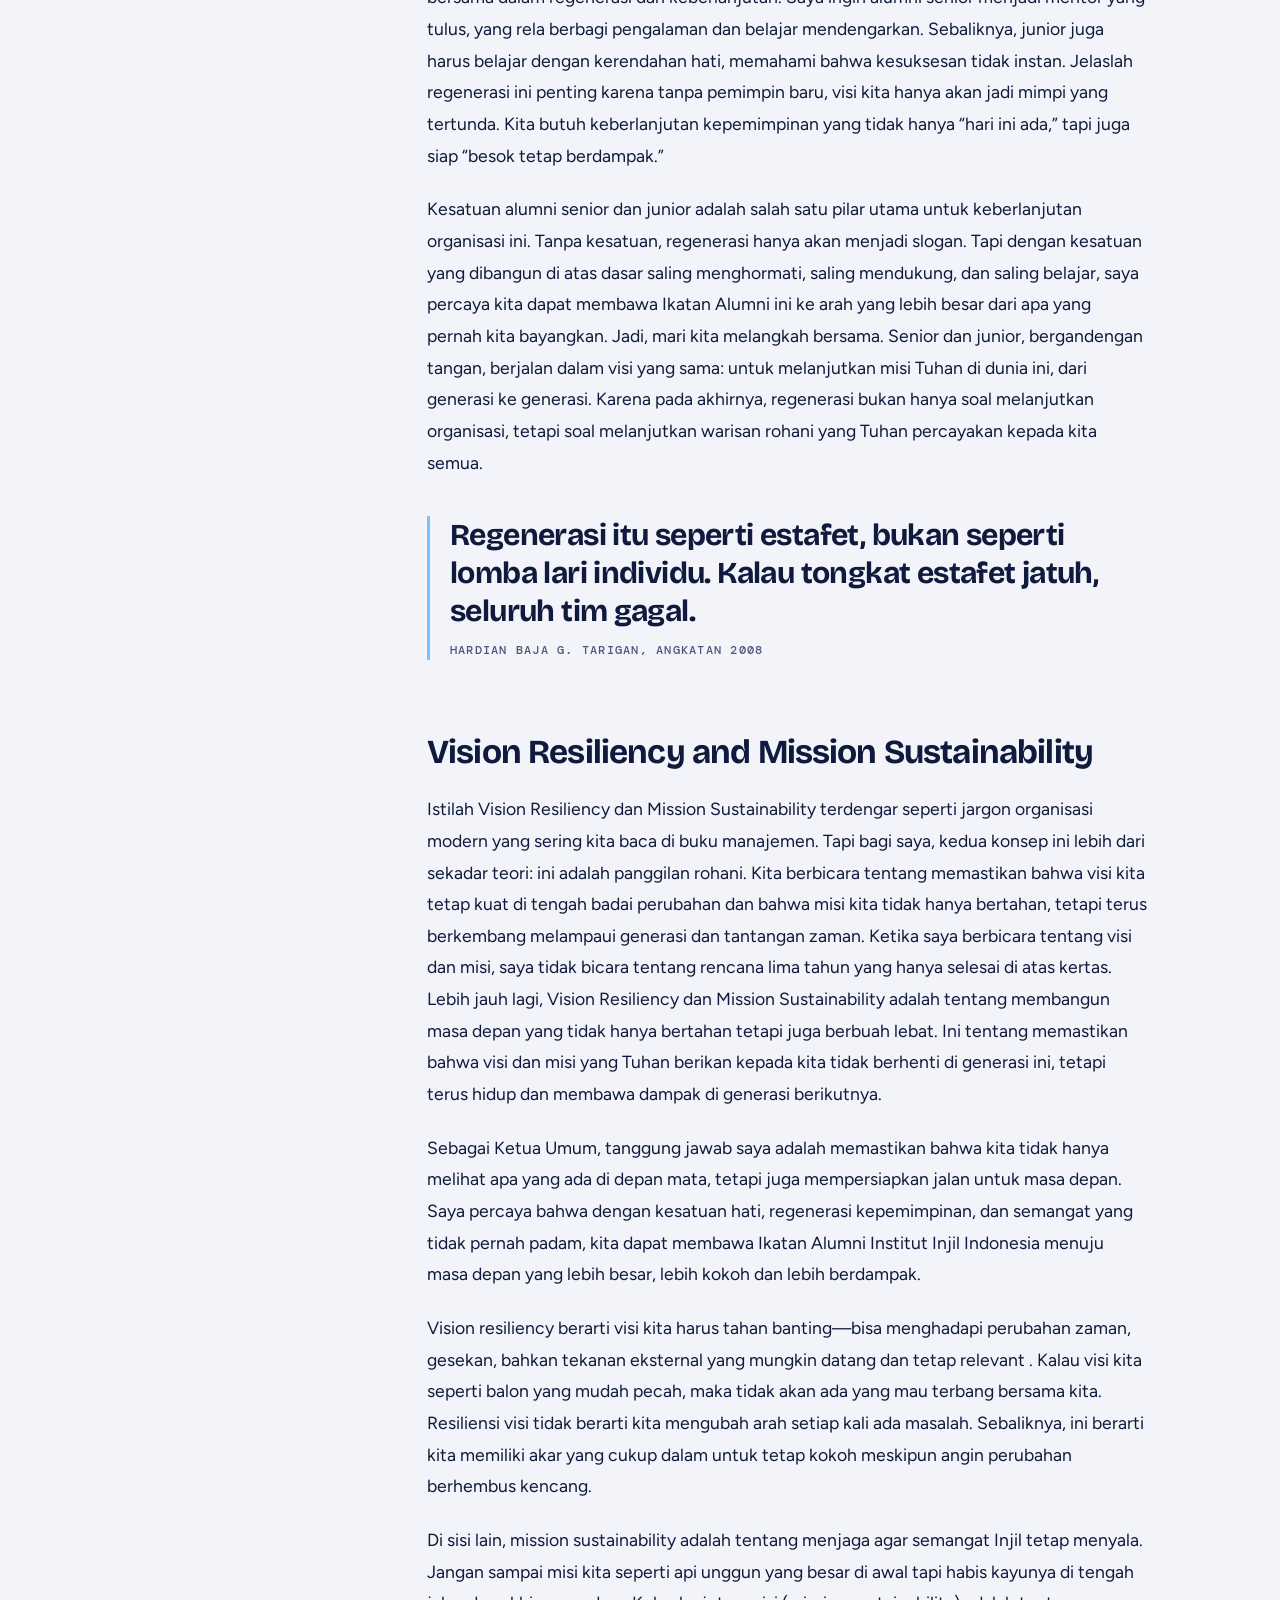
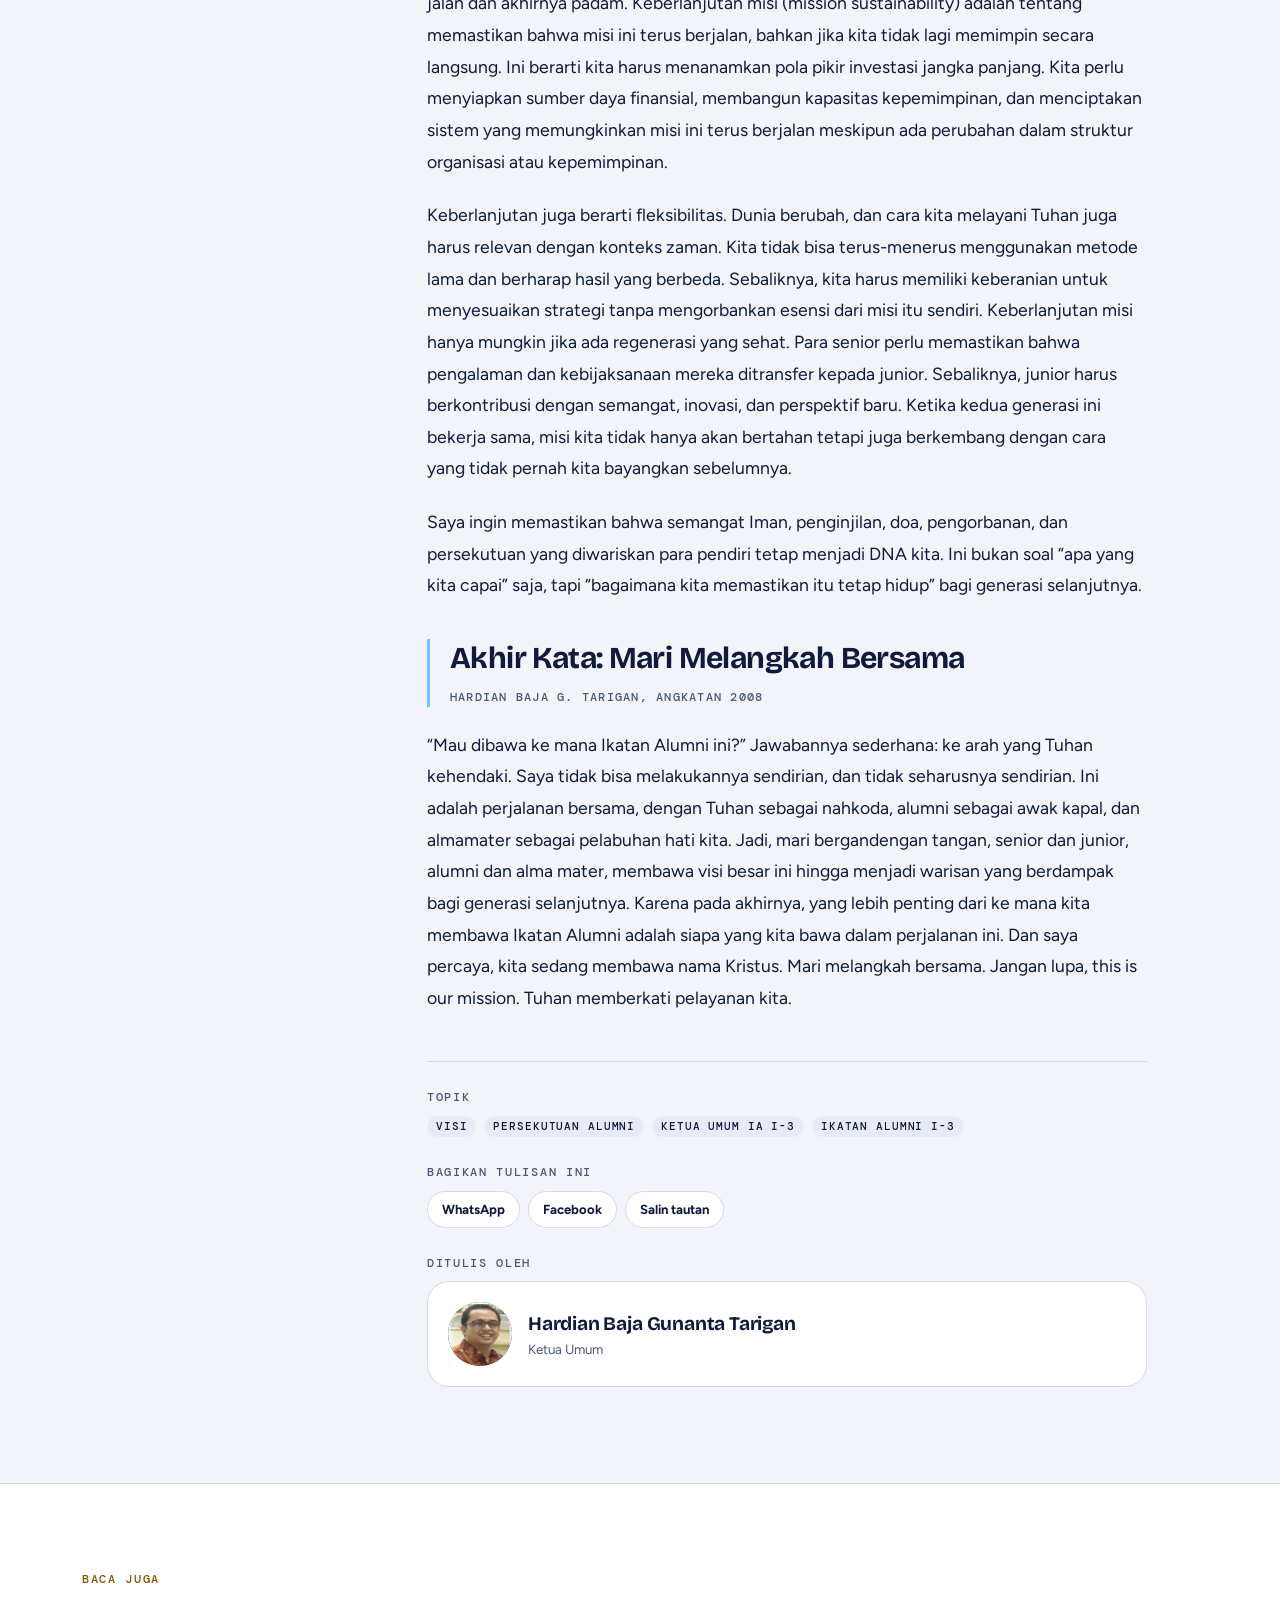
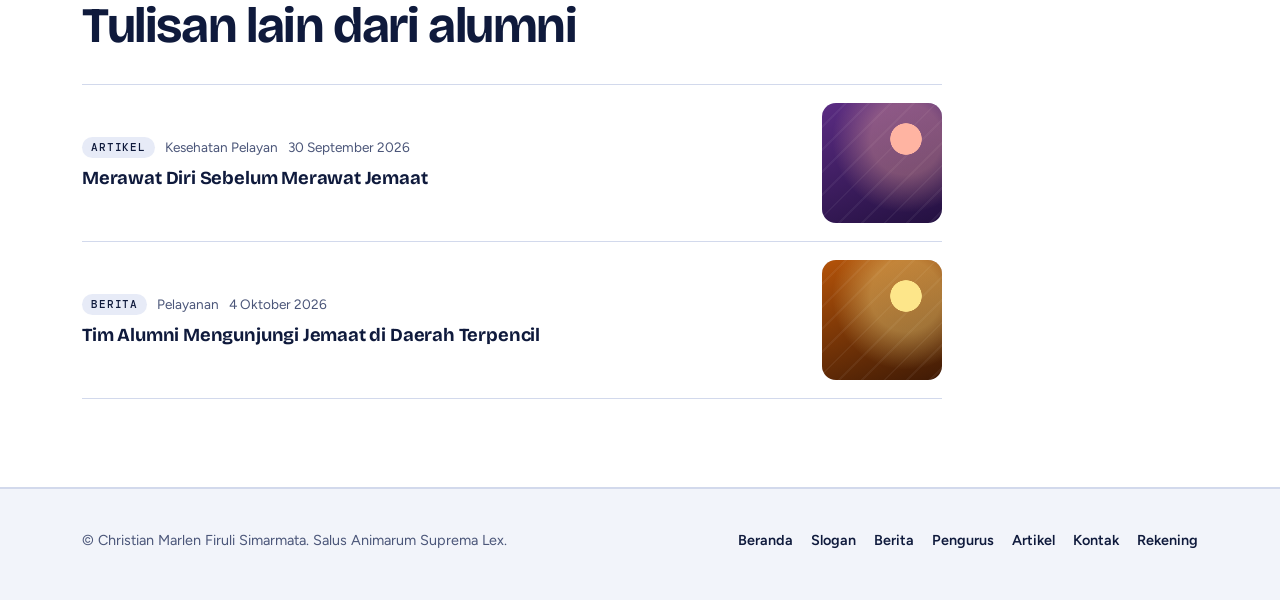
==== commit 4e25f828: "Big Update." ====
--- a/article1.html
+++ b/article1.html
@@ -1,29 +1,27 @@
 <!doctype html>
 <html lang="id">
   <head>
-    <meta charset="utf8" />
+    <meta charset="utf-8" />
     <meta
       name="viewport"
-      content="width=device-width,initial-scale=1,viewport-fit=cover"
+      content="width=device-width, initial-scale=1, viewport-fit=cover"
     />
-  </head>
-  <body>
-    <title>Mau Dibawa ke Mana Ikatan Alumni?</title>
-    <meta name="claude:viewport-fit-sides" content="cover" />
+    <title>Mau Dibawa ke Mana Ikatan Alumni? · Alumni I-3</title>
     <link
       rel="stylesheet"
       href="https://fonts.googleapis.com/css2?family=Bricolage+Grotesque:opsz,wght@12..96,500..800&family=DM+Mono:wght@400;500&family=Figtree:wght@400;500;600;700&display=swap"
     />
-    <link rel="stylesheet" href="css/article1.css" />
-
+    <link rel="stylesheet" href="/css/article-news.css" />
+    <script src="/js/article-news.js" defer></script>
+  </head>
+  <body>
     <a class="skip" href="#isi">Lewati ke isi tulisan</a>
 
     <!--div class="notice" id="notice" role="note" hidden>
       <div class="wrap notice-in">
         <p>
           Mode contoh: judul, isi, foto, dan nama di halaman ini masih data
-          sampel. Ganti isi <code>CONTENT</code> di bagian bawah file. Isi
-          <code>site.home</code> agar menu mengarah ke situs utama.
+          sampel. Ganti isi <code>CONTENT</code> di bagian bawah file ini.
         </p>
         <button type="button" data-action="dismiss-notice">Tutup</button>
       </div>
@@ -232,6 +230,208 @@
         Halaman ini memerlukan JavaScript untuk menampilkan konten.
       </p></noscript
     >
-    <script src="js/article1.js"></script>
+
+    <script>
+      /* Data halaman ini. Ganti isinya, simpan, lalu muat ulang di browser.
+   - post.type: "berita" atau "artikel". Tanda *bintang* pada title menyorot frasa.
+   - Gambar: isi cover.src dan src pada blok "figure" dengan nama berkas gambar,
+     dibaca relatif terhadap berkas HTML ini. Kosong = penampung foto.
+   - post.blocks: jenis blok h2, p, list, quote, figure. Teks **tebal** memakai dua bintang.
+   - post.related[].url: nama berkas HTML lokal, dibuka di tab yang sama.
+   - post.link.url: tautan https:// opsional. Kosong = tombol tautan disembunyikan.
+   - site.home: halaman utama. Menu di halaman ini membuka bagian-bagiannya. */
+      const CONTENT = {
+        sampleNotice: true,
+        org: {
+          short: "Alumni I-3",
+          name: "Institut Injil Indonesia",
+          fullName: "Ikatan Alumni Institut Injil Indonesia",
+          logo: "img/logo.png",
+        },
+        site: { home: "index.html" },
+        post: {
+          type: "artikel",
+          category: "Kegiatan",
+          title: "Mau Dibawa ke Mana Ikatan Alumni?",
+          deck: "Sebuah visi yang lahir dari pergumulan reflektif seorang pemimpin yang telah diberi kepercayaan.",
+          date: "2025-01-16",
+          updated: "2026-10-28",
+          byline: {
+            name: "Hardian Baja Gunanta Tarigan",
+            role: "Ketua Umum",
+            photo: "img/pengurus/ketum.png",
+          },
+          readMin: 0,
+          cover: {
+            src: "img/art-1a.jpg",
+            alt: "Alumni berfoto bersama di halaman kampus",
+            caption:
+              "Alumni berfoto bersama usai ibadah syukur di halaman kampus.",
+            credit: "Dokumentasi Humas Alumni",
+            ratio: "16/9",
+          },
+          facts: [
+            {
+              label: "Tanggal",
+              value: "18 Oktober 2026",
+            },
+            {
+              label: "Topik",
+              value: "Visi",
+            },
+            {
+              label: "Penulis",
+              value: "Hardian Baja Gunanta Tarigan",
+            },
+          ],
+          blocks: [
+            {
+              t: "p",
+              text: "Saat saya menerima tongkat estafet sebagai Ketua Umum Ikatan Alumni Institut Injil Indonesia, satu pertanyaan sederhana namun mendalam melintas di benak saya: Mau dibawa ke mana Ikatan Alumni ini? Jangan-jangan jawabannya ada di lagunya Armada, 'Mau dibawa ke mana hubungan kita.' Tapi tunggu dulu, ini bukan soal hubungan asmara, melainkan soal hubungan besar: hubungan alumni dengan almamater, alumni senior dengan junior, dan yang paling penting, hubungan visi dengan aksi nyata. Ada 3 hal penting yang menjadi perenungan pribadi saya dalam beberapa waktu belakangan ini, yang menurut saya juga relevan dalam pelaksanaan Natal Ikatan Alumni I3 pada 20 Januari 2025.",
+            },
+            {
+              t: "h2",
+              text: "Visi Kesatuan Alumni-Almamater: Melampaui Ikatan Administratif.",
+            },
+            {
+              t: "p",
+              text: "Hubungan alumni dengan almamater itu sebenarnya unik, ibarat hubungan anak dengan orang tua-kadang mesra, kadang berjarak, tapi tetap ada ikatan darah rohani yang tak bisa diputuskan. Kita tidak akan lupa dari mana kita berasal, karena dari sanalah Tuhan memulai pekerjaan besar-Nya dalam hidup kita. Kita semua punya kenangan manis—doa subuh yang mengantuk, Kerja praktis pagi dan sore, diskusi teologi sampai larut malam, pelayanan di pelosok yang penuh tantangan, bahkan makan di kantate atau dapur seadanya. Tapi, mari kita jujur. Seiring berjalannya waktu, hubungan ini sering kali mengalami jarak. Almamater mungkin sudah menjadi tempat yang kita tinggalkan bertahun-tahun lalu, dan bagi sebagian orang, hubungan dengan almamater terasa lebih seperti kewajiban administratif daripada hubungan emosional.",
+            },
+            {
+              t: "p",
+              text: "Namun, saya percaya, almamater bukan hanya bangunan fisik atau institusi. Alma mater bukan sekadar nama di ijazah, Ia adalah roh, tempat di mana Tuhan menabur benih pelayanan di hati kita, tempat kita dibentuk oleh doa, firman, persekutuan dan tempat misi dimulai. Dalam visi kesatuan alumni dan almamater, saya melihat ada panggilan untuk kembali ke akar—bukan sekadar mengenang masa lalu, tapi membawa visi besar itu bersama-sama ke depan. saya bermimpi bahwa ikatan ini tak hanya menjadi ikatan administratif, tapi ikatan hidup yang penuh cinta dan doa. Tidak mudah, tapi layak untuk diperjuangkan.",
+            },
+            {
+              t: "p",
+              text: "Bukan berarti kita harus tinggal di kampus lagi (apalagi tidur di asrama!), tapi kita perlu menghidupkan kembali hubungan spiritual dengan almamater. Saya ingin melihat alumni memandang almamater seperti rumah rohani yang selalu dirindukan, tempat kita bisa kembali untuk memperbarui visi dan semangat pelayanan. Kesatuan ini bukan tentang formalitas; ini tentang bagaimana alumni melihat almamater sebagai bagian dari panggilan Tuhan dalam hidup mereka.",
+            },
+            {
+              t: "p",
+              text: "Namun, saya juga tahu ada tantangan besar: barangkali ada alumni yang merasa bahwa almamater sudah “berubah” dan tidak lagi sama seperti dulu. Di sisi lain, almamater mungkin juga merasa bahwa alumni terlalu jauh. Di sinilah pentingnya dialog yang terbuka dan hati yang mau saling mendengar. Kesatuan alumni-almamater ini hanya akan terwujud jika kita berhenti saling menyalahkan dan mulai membangun jembatan komunikasi dan kasih.",
+            },
+            {
+              t: "p",
+              text: "Dan yang paling penting, kesatuan ini harus didasarkan pada doa dan cinta kasih. Sebagai alumni, kita harus terus berdoa bagi almamater kita, bagi para mahasiswa yang sedang bertumbuh, para dosen yang mendidik, dan para pemimpin yang memikul beban berat. Tanpa doa, kesatuan ini hanya akan menjadi kesepakatan administratif yang rapuh. Namun, dengan doa dan cinta kasih, saya percaya kesatuan ini akan menjadi seperti pohon besar yang akarnya kuat dan buahnya lebat.",
+            },
+            {
+              t: "p",
+              text: "Kesatuan alumni dan almamater adalah tentang kembali ke sumber, kembali ke misi yang Tuhan percayakan kepada kita. Sebab ketika kita terhubung dengan rumah rohani kita, kita sedang terhubung dengan panggilan ilahi yang lebih besar. Jadi, mari kita kembali ke rumah, bukan sekadar untuk mengingat masa lalu, tapi untuk merajut masa depan Bersama sebagai ikatan alumni. Almamater telah memberi kita benih; sekarang saatnya kita memberi kembali dengan cinta, doa, dan dedikasi yang tak tergoyahkan.",
+            },
+            {
+              t: "figure",
+              src: "img/art-1b.jpg",
+              alt: "Foto bersama didepan Convention Hall",
+              caption: "Foto bersama didepan Convention Hall",
+              credit: "Dokumentasi Humas Alumni",
+              ratio: "16/9",
+            },
+            {
+              t: "h2",
+              text: "Visi Kesatuan Alumni Senior-Junior: Regenerasi untuk Keberlanjutan Kepemimpinan",
+            },
+            {
+              t: "p",
+              text: "Hubungan antara alumni senior dan junior sering kali menjadi dilema klasik dalam sebuah organisasi. Di satu sisi, para senior merasa memiliki pengalaman dan kontribusi besar yang tak ternilai, namun di sisi lain, para junior sering merasa mereka hanya “anak bawang” yang belum punya tempat di meja kepemimpinan. Kalau kita tidak hati-hati, hubungan ini bisa seperti film drama konflik keluarga: senior sibuk mendikte, junior sibuk mencari kesempatan untuk bersuara. Akhirnya? Yang ada hanya kesenjangan, bukan kesatuan.",
+            },
+            {
+              t: "p",
+              text: "Visi saya sederhana namun sangat mendasar: menjadikan hubungan antara alumni senior dan junior sebagai hubungan mentor dan mentee, bukan hubungan bos dan anak buah. Regenerasi kepemimpinan harus menjadi budaya, bukan sekadar wacana. Sebab, tanpa regenerasi yang sehat, organisasi kita hanya akan berjalan di tempat atau bahkan perlahan memudar. Para senior akan terus memegang kendali hingga tenaga mereka habis, sementara para junior kehilangan motivasi untuk melanjutkan karena merasa tidak ada ruang bagi mereka.",
+            },
+            {
+              t: "p",
+              text: "Regenerasi itu seperti estafet, bukan seperti lomba lari individu. Kalau tongkat estafet jatuh, seluruh tim gagal. Regenerasi kepemimpinan bukanlah ancaman, tetapi sebuah keharusan. Regenerasi ini adalah investasi. Ketika kita mempersiapkan generasi berikutnya, kita sedang menanamkan benih kepemimpinan yang akan terus bertumbuh hingga jauh ke masa depan. Kita sedang memastikan bahwa visi founder I3 tidak berhenti di generasi kita, tetapi terus hidup dalam generasi-generasi mendatang. Maka, regenerasi adalah krusial dan prioritas.",
+            },
+            {
+              t: "p",
+              text: "Sebagai Ketua Umum, saya berkomitmen untuk menciptakan regenerasi yang sehat dan berkesinambungan. Saya ingin para senior merasa bangga saat melihat junior yang mereka bimbing mengambil alih tongkat estafet. Dan saya ingin para junior merasa bahwa mereka tidak hanya “menggantikan,” tetapi benar-benar melanjutkan apa yang telah dimulai oleh generasi sebelumnya. Itulah sebabnya dalam setiap bentuk kepengurusan Ikatan Alumni dan kepanitiaan, saya selalu mengkombinasikan alumni senior dan junior, agar berproses bersama dalam regenerasi dan keberlanjutan. Saya ingin alumni senior menjadi mentor yang tulus, yang rela berbagi pengalaman dan belajar mendengarkan. Sebaliknya, junior juga harus belajar dengan kerendahan hati, memahami bahwa kesuksesan tidak instan. Jelaslah regenerasi ini penting karena tanpa pemimpin baru, visi kita hanya akan jadi mimpi yang tertunda. Kita butuh keberlanjutan kepemimpinan yang tidak hanya “hari ini ada,” tapi juga siap “besok tetap berdampak.”",
+            },
+            {
+              t: "p",
+              text: "Kesatuan alumni senior dan junior adalah salah satu pilar utama untuk keberlanjutan organisasi ini. Tanpa kesatuan, regenerasi hanya akan menjadi slogan. Tapi dengan kesatuan yang dibangun di atas dasar saling menghormati, saling mendukung, dan saling belajar, saya percaya kita dapat membawa Ikatan Alumni ini ke arah yang lebih besar dari apa yang pernah kita bayangkan. Jadi, mari kita melangkah bersama. Senior dan junior, bergandengan tangan, berjalan dalam visi yang sama: untuk melanjutkan misi Tuhan di dunia ini, dari generasi ke generasi. Karena pada akhirnya, regenerasi bukan hanya soal melanjutkan organisasi, tetapi soal melanjutkan warisan rohani yang Tuhan percayakan kepada kita semua.",
+            },
+            {
+              t: "quote",
+              text: "Regenerasi itu seperti estafet, bukan seperti lomba lari individu. Kalau tongkat estafet jatuh, seluruh tim gagal.",
+              cite: "Hardian Baja G. Tarigan, Angkatan 2008",
+            },
+            /*{
+        t: "p",
+        text: "Ada tiga kebutuhan yang paling sering disebut peserta:",
+      },
+      {
+        t: "list",
+        items: [
+          "Pelatihan bagi pelayan awam di jemaat kecil.",
+          "Pendampingan pastoral bagi gembala yang melayani sendirian.",
+          "Bahan ajar yang mudah dipakai di jemaat dengan sumber daya terbatas.",
+        ],
+      },*/
+            { t: "h2", text: "Vision Resiliency and Mission Sustainability" },
+            {
+              t: "p",
+              text: "Istilah Vision Resiliency dan Mission Sustainability terdengar seperti jargon organisasi modern yang sering kita baca di buku manajemen. Tapi bagi saya, kedua konsep ini lebih dari sekadar teori: ini adalah panggilan rohani. Kita berbicara tentang memastikan bahwa visi kita tetap kuat di tengah badai perubahan dan bahwa misi kita tidak hanya bertahan, tetapi terus berkembang melampaui generasi dan tantangan zaman. Ketika saya berbicara tentang visi dan misi, saya tidak bicara tentang rencana lima tahun yang hanya selesai di atas kertas. Lebih jauh lagi, Vision Resiliency dan Mission Sustainability adalah tentang membangun masa depan yang tidak hanya bertahan tetapi juga berbuah lebat. Ini tentang memastikan bahwa visi dan misi yang Tuhan berikan kepada kita tidak berhenti di generasi ini, tetapi terus hidup dan membawa dampak di generasi berikutnya.",
+            },
+            {
+              t: "p",
+              text: "Sebagai Ketua Umum, tanggung jawab saya adalah memastikan bahwa kita tidak hanya melihat apa yang ada di depan mata, tetapi juga mempersiapkan jalan untuk masa depan. Saya percaya bahwa dengan kesatuan hati, regenerasi kepemimpinan, dan semangat yang tidak pernah padam, kita dapat membawa Ikatan Alumni Institut Injil Indonesia menuju masa depan yang lebih besar, lebih kokoh dan lebih berdampak.",
+            },
+            {
+              t: "p",
+              text: "Vision resiliency berarti visi kita harus tahan banting—bisa menghadapi perubahan zaman, gesekan, bahkan tekanan eksternal yang mungkin datang dan tetap relevant . Kalau visi kita seperti balon yang mudah pecah, maka tidak akan ada yang mau terbang bersama kita. Resiliensi visi tidak berarti kita mengubah arah setiap kali ada masalah. Sebaliknya, ini berarti kita memiliki akar yang cukup dalam untuk tetap kokoh meskipun angin perubahan berhembus kencang.",
+            },
+            {
+              t: "p",
+              text: "Di sisi lain, mission sustainability adalah tentang menjaga agar semangat Injil tetap menyala. Jangan sampai misi kita seperti api unggun yang besar di awal tapi habis kayunya di tengah jalan dan akhirnya padam. Keberlanjutan misi (mission sustainability) adalah tentang memastikan bahwa misi ini terus berjalan, bahkan jika kita tidak lagi memimpin secara langsung. Ini berarti kita harus menanamkan pola pikir investasi jangka panjang. Kita perlu menyiapkan sumber daya finansial, membangun kapasitas kepemimpinan, dan menciptakan sistem yang memungkinkan misi ini terus berjalan meskipun ada perubahan dalam struktur organisasi atau kepemimpinan.",
+            },
+            {
+              t: "p",
+              text: "Keberlanjutan juga berarti fleksibilitas. Dunia berubah, dan cara kita melayani Tuhan juga harus relevan dengan konteks zaman. Kita tidak bisa terus-menerus menggunakan metode lama dan berharap hasil yang berbeda. Sebaliknya, kita harus memiliki keberanian untuk menyesuaikan strategi tanpa mengorbankan esensi dari misi itu sendiri. Keberlanjutan misi hanya mungkin jika ada regenerasi yang sehat. Para senior perlu memastikan bahwa pengalaman dan kebijaksanaan mereka ditransfer kepada junior. Sebaliknya, junior harus berkontribusi dengan semangat, inovasi, dan perspektif baru. Ketika kedua generasi ini bekerja sama, misi kita tidak hanya akan bertahan tetapi juga berkembang dengan cara yang tidak pernah kita bayangkan sebelumnya.",
+            },
+            {
+              t: "p",
+              text: "Saya ingin memastikan bahwa semangat Iman, penginjilan, doa, pengorbanan, dan persekutuan yang diwariskan para pendiri tetap menjadi DNA kita. Ini bukan soal “apa yang kita capai” saja, tapi “bagaimana kita memastikan itu tetap hidup” bagi generasi selanjutnya.",
+            },
+
+            {
+              t: "quote",
+              text: "Akhir Kata: Mari Melangkah Bersama",
+              cite: "Hardian Baja G. Tarigan, Angkatan 2008",
+            },
+            {
+              t: "p",
+              text: "“Mau dibawa ke mana Ikatan Alumni ini?” Jawabannya sederhana: ke arah yang Tuhan kehendaki. Saya tidak bisa melakukannya sendirian, dan tidak seharusnya sendirian. Ini adalah perjalanan bersama, dengan Tuhan sebagai nahkoda, alumni sebagai awak kapal, dan almamater sebagai pelabuhan hati kita. Jadi, mari bergandengan tangan, senior dan junior, alumni dan alma mater, membawa visi besar ini hingga menjadi warisan yang berdampak bagi generasi selanjutnya. Karena pada akhirnya, yang lebih penting dari ke mana kita membawa Ikatan Alumni adalah siapa yang kita bawa dalam perjalanan ini. Dan saya percaya, kita sedang membawa nama Kristus. Mari melangkah bersama. Jangan lupa, this is our mission. Tuhan memberkati pelayanan kita.",
+            },
+          ],
+          tags: [
+            "Visi",
+            "Persekutuan Alumni",
+            "Ketua Umum IA I-3",
+            "Ikatan Alumni I-3",
+          ],
+          link: {
+            url: "",
+            cta: "Lihat Dokumentasi Lengkap",
+          },
+          related: [
+            {
+              type: "Artikel",
+              cat: "Kesehatan Pelayan",
+              title: "Merawat Diri Sebelum Merawat Jemaat",
+              date: "2026-09-30",
+              url: "notfound.html",
+              img: "",
+            },
+            {
+              type: "Berita",
+              cat: "Pelayanan",
+              title: "Tim Alumni Mengunjungi Jemaat di Daerah Terpencil",
+              date: "2026-10-04",
+              url: "notfound.html",
+              img: "",
+            },
+          ],
+        },
+      };
+    </script>
   </body>
 </html>
--- a/css/article-news.css
+++ b/css/article-news.css
@@ -0,0 +1,1226 @@
+/* ============================================================
+   Reset dasar. Di halaman yang dipublikasikan sebagai artifact, aturan
+   ini disediakan oleh kerangka halaman. Di situs sendiri harus ada di CSS.
+   ============================================================ */
+:root {
+  color-scheme: light;
+  padding-block: env(safe-area-inset-top, 0px) env(safe-area-inset-bottom, 0px);
+}
+body {
+  margin: 0;
+}
+img {
+  max-width: 100%;
+}
+[hidden] {
+  display: none !important;
+}
+
+/* Layout: kapsul navigasi yang sama dengan situs utama → kepala tulisan (kategori, judul, ringkasan, penulis) → foto sampul → dua kolom: daftar isi lengket + isi tulisan → penutup (tag, tautan, penulis) → baca juga → footer. Aksen amber dipakai hemat. */
+:root {
+  --font-display: "Bricolage Grotesque", "Trebuchet MS", system-ui, sans-serif;
+  --font-body: "Figtree", system-ui, -apple-system, "Segoe UI", sans-serif;
+  --font-mono: "DM Mono", ui-monospace, Menlo, Consolas, monospace;
+  --bg: #f2f4fa;
+  --surface: #ffffff;
+  --surface-2: #e7ebf7;
+  --fg: #0f1a3c;
+  --muted: #4b5679;
+  --line: #d2d9ec;
+  --brand: #2342d6;
+  --on-brand: #ffffff;
+  --accent: #f4a31b;
+  --on-accent: #1c1200;
+  --accent-text: #8a5200;
+  --focus: #2342d6;
+  --alt1: #76c4ff;
+  --shadow:
+    0 1px 2px rgba(15, 26, 60, 0.06), 0 10px 28px rgba(15, 26, 60, 0.09);
+  --plate: #ffffff;
+  --plate-ink: #0f1a3c;
+}
+@media (prefers-color-scheme: dark) {
+  :root:not([data-theme="light"]) {
+    --bg: #0a1024;
+    --surface: #121a36;
+    --surface-2: #18224a;
+    --fg: #e9edfb;
+    --muted: #a5b0d2;
+    --line: #27325e;
+    --brand: #8fa6ff;
+    --on-brand: #0a1024;
+    --accent: #f5b33d;
+    --on-accent: #1c1200;
+    --accent-text: #f5b33d;
+    --focus: #8fa6ff;
+    --alt1: #76c4ff;
+    --shadow: 0 1px 2px rgba(0, 0, 0, 0.4), 0 10px 28px rgba(0, 0, 0, 0.38);
+    color-scheme: dark;
+  }
+}
+:root[data-theme="dark"] {
+  --bg: #0a1024;
+  --surface: #121a36;
+  --surface-2: #18224a;
+  --fg: #e9edfb;
+  --muted: #a5b0d2;
+  --line: #27325e;
+  --brand: #8fa6ff;
+  --on-brand: #0a1024;
+  --accent: #f5b33d;
+  --on-accent: #1c1200;
+  --accent-text: #f5b33d;
+  --focus: #8fa6ff;
+  --alt1: #359eff;
+  --shadow: 0 1px 2px rgba(0, 0, 0, 0.4), 0 10px 28px rgba(0, 0, 0, 0.38);
+  color-scheme: dark;
+}
+
+*,
+*::before,
+*::after {
+  box-sizing: border-box;
+}
+html {
+  scroll-behavior: smooth;
+  scroll-padding-top: 104px;
+  -webkit-text-size-adjust: 100%;
+}
+html.lock {
+  overflow: hidden;
+}
+body {
+  margin: 0;
+  font-family: var(--font-body);
+  font-size: 16px;
+  line-height: 1.6;
+  background: var(--bg);
+  color: var(--fg);
+}
+body::before {
+  content: "";
+  position: fixed;
+  inset: 0 0 auto;
+  height: env(safe-area-inset-top, 0px);
+  z-index: 10;
+  background: var(--bg);
+}
+img {
+  max-width: 100%;
+}
+[hidden] {
+  display: none !important;
+}
+h1,
+h2,
+h3,
+p,
+ul,
+ol,
+dl,
+dd,
+blockquote,
+figure {
+  margin: 0;
+}
+ul,
+ol {
+  padding: 0;
+  list-style: none;
+}
+h1,
+h2,
+h3 {
+  font-family: var(--font-display);
+  font-weight: 700;
+  text-wrap: balance;
+}
+a {
+  color: var(--brand);
+}
+button {
+  font: inherit;
+  color: inherit;
+  cursor: pointer;
+}
+:focus-visible {
+  outline: 3px solid var(--focus);
+  outline-offset: 2px;
+}
+.skip {
+  position: absolute;
+  left: -9999px;
+  top: 8px;
+  z-index: 200;
+  background: var(--fg);
+  color: var(--bg);
+  padding: 10px 16px;
+  border-radius: 999px;
+  text-decoration: none;
+}
+.skip:focus {
+  left: 16px;
+}
+main,
+.site-footer {
+  overflow-x: clip;
+}
+
+.wrap {
+  width: 100%;
+  max-width: 1180px;
+  margin-inline: auto;
+  padding-left: max(16px, env(safe-area-inset-left, 0px));
+  padding-right: max(16px, env(safe-area-inset-right, 0px));
+}
+@media (min-width: 700px) {
+  .wrap {
+    padding-left: max(32px, env(safe-area-inset-left, 0px));
+    padding-right: max(32px, env(safe-area-inset-right, 0px));
+  }
+}
+
+.eyebrow {
+  font: 500 0.75rem/1.3 var(--font-mono);
+  letter-spacing: 0.14em;
+  text-transform: uppercase;
+  color: var(--accent-text);
+}
+.tag {
+  display: inline-block;
+  font: 500 0.68rem/1 var(--font-mono);
+  letter-spacing: 0.08em;
+  text-transform: uppercase;
+  padding: 5px 9px;
+  border-radius: 999px;
+  background: var(--surface-2);
+  color: var(--fg);
+}
+.btn {
+  display: inline-flex;
+  align-items: center;
+  gap: 8px;
+  padding: 12px 22px;
+  border-radius: 999px;
+  border: 1.5px solid transparent;
+  font-weight: 700;
+  font-size: 0.95rem;
+  text-decoration: none;
+  transition:
+    transform 0.15s,
+    background 0.15s;
+}
+.btn:hover {
+  transform: translateY(-2px);
+}
+.btn-primary {
+  background: var(--alt1);
+  color: var(--on-accent);
+}
+.btn-sm {
+  padding: 7px 14px;
+  font-size: 0.82rem;
+  border-color: var(--line);
+  background: var(--surface);
+  color: var(--fg);
+}
+.btn-sm:hover {
+  border-color: var(--fg);
+}
+.band {
+  background: var(--surface);
+  border-block: 1px solid var(--line);
+}
+.meta-line {
+  display: flex;
+  flex-wrap: wrap;
+  align-items: center;
+  gap: 10px;
+  font-size: 0.85rem;
+  color: var(--muted);
+}
+
+/* Notice */
+.notice {
+  background: var(--alt1);
+  color: var(--on-accent);
+  font-size: 0.84rem;
+}
+.notice-in {
+  display: flex;
+  gap: 12px;
+  align-items: center;
+  justify-content: space-between;
+  padding-block: 8px;
+}
+.notice p {
+  min-width: 0;
+}
+.notice button {
+  flex: none;
+  background: transparent;
+  border: 1px solid currentColor;
+  border-radius: 999px;
+  padding: 2px 12px;
+  font-size: 0.8rem;
+  font-weight: 600;
+}
+
+/* Header: kapsul melayang dengan penanda geser, sama dengan situs utama */
+.site-header {
+  position: sticky;
+  top: env(safe-area-inset-top, 0px);
+  z-index: 30;
+  padding-block: 10px;
+  pointer-events: none;
+}
+.dock {
+  pointer-events: auto;
+  position: relative;
+  display: flex;
+  align-items: center;
+  justify-content: space-between;
+  gap: 12px;
+  min-height: 62px;
+  padding: 8px 8px 8px 10px;
+  border-radius: 999px;
+  border: 1px solid var(--line);
+  background: var(--surface);
+  box-shadow: var(--shadow);
+}
+@supports (background: color-mix(in srgb, red, blue)) {
+  .dock {
+    background: color-mix(in srgb, var(--surface) 80%, transparent);
+    -webkit-backdrop-filter: blur(18px) saturate(1.4);
+    backdrop-filter: blur(18px) saturate(1.4);
+  }
+}
+.brand {
+  display: flex;
+  align-items: center;
+  gap: 10px;
+  text-decoration: none;
+  color: var(--fg);
+  min-width: 0;
+  border-radius: 999px;
+}
+.brand-logo {
+  display: grid;
+  place-items: center;
+  flex: none;
+  width: 44px;
+  height: 44px;
+  border-radius: 50%;
+  background: var(--plate);
+  box-shadow: 0 0 0 1px var(--line);
+  overflow: hidden;
+}
+.brand-logo img {
+  display: block;
+  width: 100%;
+  height: 100%;
+  object-fit: cover;
+  transform: scale(1.08);
+}
+.logo-fallback {
+  font: 800 0.8rem/1 var(--font-display);
+  letter-spacing: -0.02em;
+  color: var(--plate-ink);
+}
+.brand-text {
+  display: flex;
+  flex-direction: column;
+  line-height: 1.15;
+  min-width: 0;
+}
+.brand-text b {
+  font-family: var(--font-display);
+  font-size: 1.08rem;
+  letter-spacing: -0.01em;
+}
+.brand-text span {
+  font-size: 0.72rem;
+  color: var(--muted);
+  white-space: nowrap;
+  overflow: hidden;
+  text-overflow: ellipsis;
+}
+.nav-links {
+  position: relative;
+  display: flex;
+  gap: 2px;
+  padding: 4px;
+  border-radius: 999px;
+  background: var(--surface-2);
+}
+.nav-links::before {
+  content: "";
+  position: absolute;
+  top: 4px;
+  bottom: 4px;
+  left: 0;
+  width: var(--w, 0px);
+  transform: translateX(var(--x, 0px));
+  border-radius: 999px;
+  background: var(--fg);
+  opacity: var(--o, 0);
+  transition:
+    transform 0.38s cubic-bezier(0.3, 0.8, 0.2, 1),
+    width 0.38s cubic-bezier(0.3, 0.8, 0.2, 1),
+    opacity 0.2s;
+}
+.nav-links.no-glide::before {
+  transition: opacity 0.2s;
+}
+.nav-links a {
+  position: relative;
+  z-index: 1;
+  padding: 8px 13px;
+  border-radius: 999px;
+  color: var(--muted);
+  font-weight: 600;
+  font-size: 0.88rem;
+  text-decoration: none;
+  transition: color 0.2s;
+}
+.nav-links a[data-lit] {
+  color: var(--bg);
+}
+.nav-tools {
+  display: flex;
+  align-items: center;
+  gap: 8px;
+}
+.icon-btn {
+  display: inline-flex;
+  align-items: center;
+  justify-content: center;
+  gap: 8px;
+  min-width: 40px;
+  height: 40px;
+  padding: 0 12px;
+  border-radius: 999px;
+  border: 1px solid var(--line);
+  background: var(--surface);
+  font-weight: 600;
+  font-size: 0.85rem;
+}
+.icon-btn:hover:not(:disabled) {
+  border-color: var(--fg);
+}
+.icon-btn:disabled {
+  opacity: 0.4;
+  cursor: default;
+}
+.nav-cta {
+  display: none;
+  padding: 10px 18px;
+  font-size: 0.88rem;
+}
+.menu-btn {
+  display: none;
+  padding: 0 14px 0 12px;
+}
+.bars {
+  position: relative;
+  flex: none;
+  width: 16px;
+  height: 10px;
+}
+.bars::before,
+.bars::after {
+  content: "";
+  position: absolute;
+  left: 0;
+  right: 0;
+  height: 2px;
+  border-radius: 2px;
+  background: currentColor;
+  transition:
+    transform 0.25s,
+    top 0.25s;
+}
+.bars::before {
+  top: 0;
+}
+.bars::after {
+  top: 8px;
+}
+.menu-btn[aria-expanded="true"] .bars::before {
+  top: 4px;
+  transform: rotate(45deg);
+}
+.menu-btn[aria-expanded="true"] .bars::after {
+  top: 4px;
+  transform: rotate(-45deg);
+}
+.progress {
+  position: absolute;
+  left: 28px;
+  right: 28px;
+  bottom: 3px;
+  height: 3px;
+  border-radius: 3px;
+  overflow: hidden;
+  pointer-events: none;
+}
+.progress i {
+  display: block;
+  height: 100%;
+  background: var(--alt1);
+  transform: scaleX(var(--p, 0));
+  transform-origin: left;
+}
+.sheet {
+  pointer-events: auto;
+  display: grid;
+  gap: 4px;
+  margin-top: 8px;
+  padding: 10px;
+  border-radius: 28px;
+  border: 1px solid var(--line);
+  background: var(--surface);
+  box-shadow: var(--shadow);
+  max-height: calc(100vh - 112px);
+  max-height: calc(100dvh - 112px);
+  overflow: auto;
+}
+.sheet a {
+  position: relative;
+  display: grid;
+  gap: 2px;
+  padding: 14px 48px 14px 18px;
+  border-radius: 18px;
+  text-decoration: none;
+  color: var(--fg);
+}
+.sheet a b {
+  font-family: var(--font-display);
+  font-size: 1.2rem;
+  letter-spacing: -0.02em;
+}
+.sheet a small {
+  color: var(--muted);
+  font-size: 0.86rem;
+}
+.sheet a::after {
+  content: "→";
+  position: absolute;
+  right: 18px;
+  top: 50%;
+  transform: translateY(-50%);
+  color: var(--muted);
+  transition: transform 0.15s;
+}
+.sheet a:hover,
+.sheet a[aria-current="true"] {
+  background: var(--surface-2);
+}
+.sheet a:hover::after {
+  transform: translate(4px, -50%);
+}
+.sheet .sheet-cta {
+  background: var(--accent);
+  color: var(--on-accent);
+}
+.sheet .sheet-cta:hover {
+  background: var(--accent);
+}
+.sheet .sheet-cta small,
+.sheet .sheet-cta::after {
+  color: inherit;
+}
+@media (min-width: 640px) {
+  .sheet {
+    grid-template-columns: repeat(2, minmax(0, 1fr));
+  }
+  .sheet .sheet-cta {
+    grid-column: 1/-1;
+  }
+}
+@media (max-width: 1079px) {
+  .nav-links {
+    display: none;
+  }
+  .menu-btn {
+    display: inline-flex;
+  }
+}
+@media (min-width: 1080px) {
+  .sheet {
+    display: none !important;
+  }
+}
+@media (min-width: 1160px) {
+  .nav-cta {
+    display: inline-flex;
+  }
+}
+@media (max-width: 480px) {
+  .brand-text span {
+    display: none;
+  }
+}
+
+/* Foto dan penampung foto */
+.ph {
+  position: absolute;
+  inset: 0;
+  overflow: hidden;
+  background:
+    radial-gradient(
+      circle at var(--sx, 70%) var(--sy, 30%),
+      var(--c2) 0 13%,
+      transparent 13.5%
+    ),
+    radial-gradient(
+      circle at var(--sx, 70%) var(--sy, 30%),
+      var(--c2a) 0 30%,
+      transparent 62%
+    ),
+    repeating-linear-gradient(
+      135deg,
+      rgba(255, 255, 255, 0.05) 0 2px,
+      transparent 2px 16px
+    ),
+    linear-gradient(160deg, var(--c1), var(--c3));
+}
+.ph img {
+  position: absolute;
+  inset: 0;
+  width: 100%;
+  height: 100%;
+  object-fit: cover;
+}
+.tone-0 {
+  --c1: #1e36b8;
+  --c2: #ffc247;
+  --c2a: rgba(255, 194, 71, 0.35);
+  --c3: #0b1745;
+}
+.tone-1 {
+  --c1: #0e6f78;
+  --c2: #f6d58e;
+  --c2a: rgba(246, 213, 142, 0.35);
+  --c3: #07343a;
+}
+.tone-2 {
+  --c1: #5b2c83;
+  --c2: #ffb4a2;
+  --c2a: rgba(255, 180, 162, 0.35);
+  --c3: #231040;
+}
+.tone-3 {
+  --c1: #b45309;
+  --c2: #fde68a;
+  --c2a: rgba(253, 230, 138, 0.38);
+  --c3: #3f1a05;
+}
+.tone-4 {
+  --c1: #2b3a67;
+  --c2: #9fb4ff;
+  --c2a: rgba(159, 180, 255, 0.35);
+  --c3: #0f1733;
+}
+.ph-note {
+  position: absolute;
+  left: 14px;
+  bottom: 14px;
+  z-index: 1;
+  font: 500 0.7rem/1 var(--font-mono);
+  letter-spacing: 0.08em;
+  text-transform: uppercase;
+  color: #fff;
+  background: rgba(6, 10, 28, 0.55);
+  padding: 7px 11px;
+  border-radius: 999px;
+}
+.avatar {
+  position: relative;
+  display: grid;
+  place-items: center;
+  flex: none;
+  width: 48px;
+  height: 48px;
+  border-radius: 50%;
+  overflow: hidden;
+  color: #fff;
+  font-family: var(--font-display);
+  font-weight: 700;
+  font-size: 1rem;
+  letter-spacing: 0.02em;
+}
+.avatar-lg {
+  width: 64px;
+  height: 64px;
+  font-size: 1.25rem;
+}
+.av-init {
+  position: relative;
+  z-index: 1;
+}
+
+/* Kepala tulisan */
+.post-head {
+  padding-block: clamp(28px, 5vw, 56px) clamp(24px, 4vw, 40px);
+}
+.post-head .in {
+  max-width: 940px;
+}
+.back {
+  display: inline-flex;
+  align-items: center;
+  gap: 8px;
+  padding: 6px 0;
+  font-weight: 600;
+  font-size: 0.92rem;
+  text-decoration: none;
+  color: var(--muted);
+}
+.back:hover {
+  color: var(--fg);
+}
+.kicker {
+  display: flex;
+  flex-wrap: wrap;
+  align-items: center;
+  gap: 10px 14px;
+  margin-top: 20px;
+}
+.post-head h1 {
+  font-size: clamp(2.2rem, 6.4vw, 4.4rem);
+  line-height: 1.04;
+  letter-spacing: -0.034em;
+  margin: 18px 0 20px;
+}
+.post-head h1 em {
+  font-style: normal;
+  background: linear-gradient(
+    transparent 64%,
+    color-mix(in srgb, var(--accent) 60%, transparent) 64% 92%,
+    transparent 92%
+  );
+  padding-inline: 0.04em;
+}
+.deck {
+  max-width: 62ch;
+  font-size: clamp(1.1rem, 2vw, 1.3rem);
+  line-height: 1.55;
+  color: var(--muted);
+}
+.byline {
+  display: flex;
+  flex-wrap: wrap;
+  align-items: center;
+  gap: 16px 28px;
+  margin-top: 28px;
+}
+.by-who {
+  display: flex;
+  align-items: center;
+  gap: 12px;
+  min-width: 0;
+}
+.by-who b {
+  display: block;
+  font-weight: 700;
+  line-height: 1.25;
+}
+.by-who small {
+  display: block;
+  color: var(--muted);
+  font-size: 0.86rem;
+  line-height: 1.3;
+}
+.by-meta {
+  display: flex;
+  flex-wrap: wrap;
+  gap: 6px 18px;
+  font: 500 0.76rem/1.3 var(--font-mono);
+  letter-spacing: 0.08em;
+  text-transform: uppercase;
+  color: var(--muted);
+}
+
+/* Gambar tulisan */
+.fig-media {
+  position: relative;
+  aspect-ratio: var(--ratio, 16/9);
+  width: 100%;
+  max-width: 100%;
+  border-radius: 20px;
+  overflow: hidden;
+  background: var(--surface-2);
+}
+.cover .fig-media {
+  border-radius: clamp(20px, 3vw, 32px);
+  box-shadow: var(--shadow);
+}
+.fig figcaption {
+  display: flex;
+  flex-wrap: wrap;
+  gap: 4px 16px;
+  margin-top: 12px;
+  font-size: 0.9rem;
+  line-height: 1.45;
+  color: var(--muted);
+}
+.fig .credit {
+  font: 500 0.72rem/1.6 var(--font-mono);
+  letter-spacing: 0.08em;
+  text-transform: uppercase;
+}
+.zoom {
+  position: absolute;
+  inset: 0;
+  display: block;
+  width: 100%;
+  height: 100%;
+  padding: 0;
+  border: 0;
+  background: none;
+  cursor: zoom-in;
+}
+.zoom-hint {
+  position: absolute;
+  right: 14px;
+  bottom: 14px;
+  z-index: 1;
+  font: 600 0.74rem/1 var(--font-body);
+  color: #fff;
+  background: rgba(6, 10, 28, 0.6);
+  padding: 8px 13px;
+  border-radius: 999px;
+  opacity: 0.9;
+  transition: opacity 0.15s;
+}
+.zoom:hover .zoom-hint {
+  opacity: 1;
+}
+
+/* Isi tulisan */
+.post-body {
+  padding-block: clamp(36px, 6vw, 64px) clamp(56px, 9vw, 96px);
+}
+.post-grid {
+  display: grid;
+  grid-template-columns: 230px minmax(0, 720px);
+  gap: clamp(32px, 5vw, 64px);
+  justify-content: center;
+  align-items: start;
+}
+.side {
+  position: sticky;
+  top: 104px;
+  display: grid;
+  gap: 26px;
+  min-width: 0;
+}
+.side-block {
+  display: grid;
+  gap: 10px;
+  min-width: 0;
+}
+.side .eyebrow {
+  color: var(--muted);
+}
+.toc ol {
+  display: grid;
+  gap: 2px;
+}
+.toc a {
+  display: block;
+  padding: 7px 0 7px 14px;
+  border-left: 2px solid var(--line);
+  color: var(--muted);
+  font-weight: 600;
+  font-size: 0.92rem;
+  line-height: 1.3;
+  text-decoration: none;
+  transition:
+    color 0.15s,
+    border-color 0.15s;
+}
+.toc a:hover {
+  color: var(--fg);
+}
+.toc a[aria-current="true"] {
+  border-left-color: var(--alt1);
+  color: var(--fg);
+}
+.size-ctl {
+  display: flex;
+  align-items: center;
+  gap: 8px;
+}
+.size-ctl output {
+  font-size: 0.88rem;
+  color: var(--muted);
+  min-width: 5.5em;
+}
+.share {
+  display: flex;
+  flex-wrap: wrap;
+  gap: 8px;
+}
+@media (max-width: 899px) {
+  .post-grid {
+    grid-template-columns: minmax(0, 1fr);
+  }
+  .side {
+    position: static;
+    gap: 18px;
+  }
+  .toc ol {
+    display: flex;
+    gap: 8px;
+    overflow-x: auto;
+    padding-bottom: 6px;
+  }
+  .toc a {
+    flex: none;
+    white-space: nowrap;
+    padding: 8px 14px;
+    border: 1px solid var(--line);
+    border-radius: 999px;
+    background: var(--surface);
+  }
+  .toc a[aria-current="true"] {
+    background: var(--fg);
+    color: var(--bg);
+    border-color: var(--fg);
+  }
+}
+.facts {
+  display: flex;
+  flex-wrap: wrap;
+  gap: 16px 36px;
+  padding: 20px 24px;
+  margin-bottom: 2.2em;
+  border-radius: 20px;
+  border: 1px solid var(--line);
+  background: var(--surface);
+}
+.fact {
+  min-width: min(100%, 150px);
+  flex: 1 1 150px;
+}
+.fact dt {
+  font: 500 0.72rem/1.3 var(--font-mono);
+  letter-spacing: 0.1em;
+  text-transform: uppercase;
+  color: var(--muted);
+}
+.fact dd {
+  margin-top: 4px;
+  font-weight: 600;
+  line-height: 1.4;
+  overflow-wrap: anywhere;
+}
+.prose {
+  min-width: 0;
+  font-size: var(--fs, 1.1rem);
+  line-height: 1.8;
+}
+.prose > * + * {
+  margin-top: 1.25em;
+}
+.prose h2 {
+  margin-top: 2.2em;
+  font-size: clamp(1.6rem, 3.4vw, 2.1rem);
+  line-height: 1.12;
+  letter-spacing: -0.025em;
+}
+.prose p {
+  max-width: 68ch;
+}
+.prose ul {
+  padding-left: 1.3em;
+  list-style: disc;
+  max-width: 68ch;
+}
+.prose li + li {
+  margin-top: 0.45em;
+}
+.prose strong {
+  font-weight: 700;
+}
+.pull {
+  padding-left: 20px;
+  border-left: 3px solid var(--alt1);
+  font-family: var(--font-display);
+  font-weight: 700;
+  font-size: clamp(1.4rem, 3vw, 1.9rem);
+  line-height: 1.25;
+  letter-spacing: -0.02em;
+}
+.pull cite {
+  display: block;
+  margin-top: 12px;
+  font: 500 0.78rem/1.4 var(--font-mono);
+  font-style: normal;
+  letter-spacing: 0.1em;
+  text-transform: uppercase;
+  color: var(--muted);
+}
+.prose .fig {
+  margin-top: 2em;
+}
+.endmatter {
+  display: grid;
+  gap: 28px;
+  margin-top: 3em;
+  padding-top: 28px;
+  border-top: 1px solid var(--line);
+}
+.end-block {
+  display: grid;
+  gap: 10px;
+}
+.end-block .eyebrow {
+  color: var(--muted);
+}
+.tags {
+  display: flex;
+  flex-wrap: wrap;
+  gap: 8px;
+}
+.cta-box {
+  display: flex;
+  flex-wrap: wrap;
+  align-items: center;
+  gap: 12px 16px;
+}
+.cta-host {
+  min-width: 0;
+  font: 500 0.8rem/1.3 var(--font-mono);
+  color: var(--muted);
+  overflow-wrap: anywhere;
+}
+.author {
+  display: flex;
+  align-items: center;
+  gap: 16px;
+  padding: 20px;
+  border-radius: 22px;
+  border: 1px solid var(--line);
+  background: var(--surface);
+}
+.author b {
+  display: block;
+  font-family: var(--font-display);
+  font-size: 1.2rem;
+  letter-spacing: -0.01em;
+}
+.author small {
+  display: block;
+  color: var(--muted);
+  line-height: 1.4;
+}
+
+/* Baca juga */
+.section {
+  padding-block: clamp(48px, 8vw, 88px);
+}
+.sec-head {
+  display: grid;
+  gap: 12px;
+  max-width: 62ch;
+  margin-bottom: clamp(20px, 3vw, 32px);
+}
+.sec-head h2 {
+  font-size: clamp(1.9rem, 4.6vw, 3.1rem);
+  line-height: 1.06;
+  letter-spacing: -0.028em;
+}
+.rel-list {
+  display: grid;
+  max-width: 860px;
+  border-bottom: 1px solid var(--line);
+}
+.rel-row {
+  display: grid;
+  grid-template-columns: minmax(0, 1fr) 96px;
+  gap: 16px;
+  align-items: center;
+  padding: 18px 0;
+  border-top: 1px solid var(--line);
+  text-decoration: none;
+  color: var(--fg);
+}
+.rel-row:hover .rel-title {
+  text-decoration: underline;
+  text-underline-offset: 4px;
+}
+.rel-main {
+  display: grid;
+  gap: 8px;
+  min-width: 0;
+}
+.rel-title {
+  font-family: var(--font-display);
+  font-weight: 700;
+  font-size: 1.15rem;
+  line-height: 1.25;
+  letter-spacing: -0.01em;
+}
+.rel-thumb {
+  position: relative;
+  aspect-ratio: 1;
+  border-radius: 14px;
+  overflow: hidden;
+  background: var(--surface-2);
+}
+@media (min-width: 700px) {
+  .rel-row {
+    grid-template-columns: minmax(0, 1fr) 120px;
+  }
+}
+
+/* Footer */
+.site-footer {
+  padding-block: 40px 48px;
+  border-top: 1px solid var(--line);
+}
+.foot {
+  display: flex;
+  flex-wrap: wrap;
+  gap: 20px 40px;
+  align-items: center;
+  justify-content: space-between;
+}
+.foot p {
+  color: var(--muted);
+  font-size: 0.9rem;
+}
+.foot nav {
+  display: flex;
+  flex-wrap: wrap;
+  gap: 4px 18px;
+}
+.foot nav a {
+  color: var(--fg);
+  font-weight: 600;
+  font-size: 0.9rem;
+  text-decoration: none;
+}
+.foot nav a:hover {
+  text-decoration: underline;
+}
+
+/* Pratinjau foto dan notifikasi */
+.overlay {
+  position: fixed;
+  inset: 0;
+  z-index: 100;
+  display: grid;
+  place-items: center;
+  background: rgba(6, 10, 28, 0.82);
+  padding: max(16px, env(safe-area-inset-top, 0px))
+    max(16px, env(safe-area-inset-right, 0px))
+    max(16px, env(safe-area-inset-bottom, 0px))
+    max(16px, env(safe-area-inset-left, 0px));
+}
+.panel {
+  position: relative;
+  width: 100%;
+  max-height: 100%;
+  overflow: auto;
+  overscroll-behavior: contain;
+  background: var(--surface);
+  color: var(--fg);
+  border-radius: 24px;
+  box-shadow: 0 30px 80px rgba(0, 0, 0, 0.5);
+}
+.lb-panel {
+  max-width: 1040px;
+}
+.lb-media {
+  display: grid;
+  place-items: center;
+  background: var(--surface-2);
+}
+.lb-media img {
+  display: block;
+  width: auto;
+  height: auto;
+  max-width: 100%;
+  max-height: 68vh;
+  max-height: 68dvh;
+  object-fit: contain;
+}
+.lb-cap {
+  display: grid;
+  gap: 6px;
+  padding: 18px 24px 6px;
+  color: var(--muted);
+  font-size: 0.95rem;
+}
+.lb-cap .credit {
+  font: 500 0.72rem/1.5 var(--font-mono);
+  letter-spacing: 0.08em;
+  text-transform: uppercase;
+}
+.lb-ctl {
+  display: flex;
+  align-items: center;
+  justify-content: space-between;
+  gap: 12px;
+  padding: 12px 24px 20px;
+}
+.lb-close {
+  position: absolute;
+  top: 12px;
+  right: 12px;
+  z-index: 3;
+  background: rgba(6, 10, 28, 0.6);
+  color: #fff;
+  border-color: transparent;
+}
+.lb-close:hover {
+  border-color: #fff;
+}
+.result-count {
+  font-size: 0.88rem;
+  color: var(--muted);
+}
+.toast {
+  position: fixed;
+  left: 50%;
+  bottom: calc(20px + env(safe-area-inset-bottom, 0px));
+  z-index: 200;
+  transform: translate(-50%, 16px);
+  opacity: 0;
+  pointer-events: none;
+  background: var(--fg);
+  color: var(--bg);
+  padding: 11px 20px;
+  border-radius: 18px;
+  text-align: center;
+  font-weight: 600;
+  font-size: 0.9rem;
+  max-width: calc(100vw - 32px);
+  transition:
+    opacity 0.2s,
+    transform 0.2s;
+}
+.toast.show {
+  opacity: 1;
+  transform: translate(-50%, 0);
+}
+code {
+  font-family: var(--font-mono);
+  font-size: 0.92em;
+}
+
+@media (prefers-reduced-motion: reduce) {
+  html {
+    scroll-behavior: auto;
+  }
+  *,
+  *::before,
+  *::after {
+    animation: none !important;
+    transition: none !important;
+  }
+}
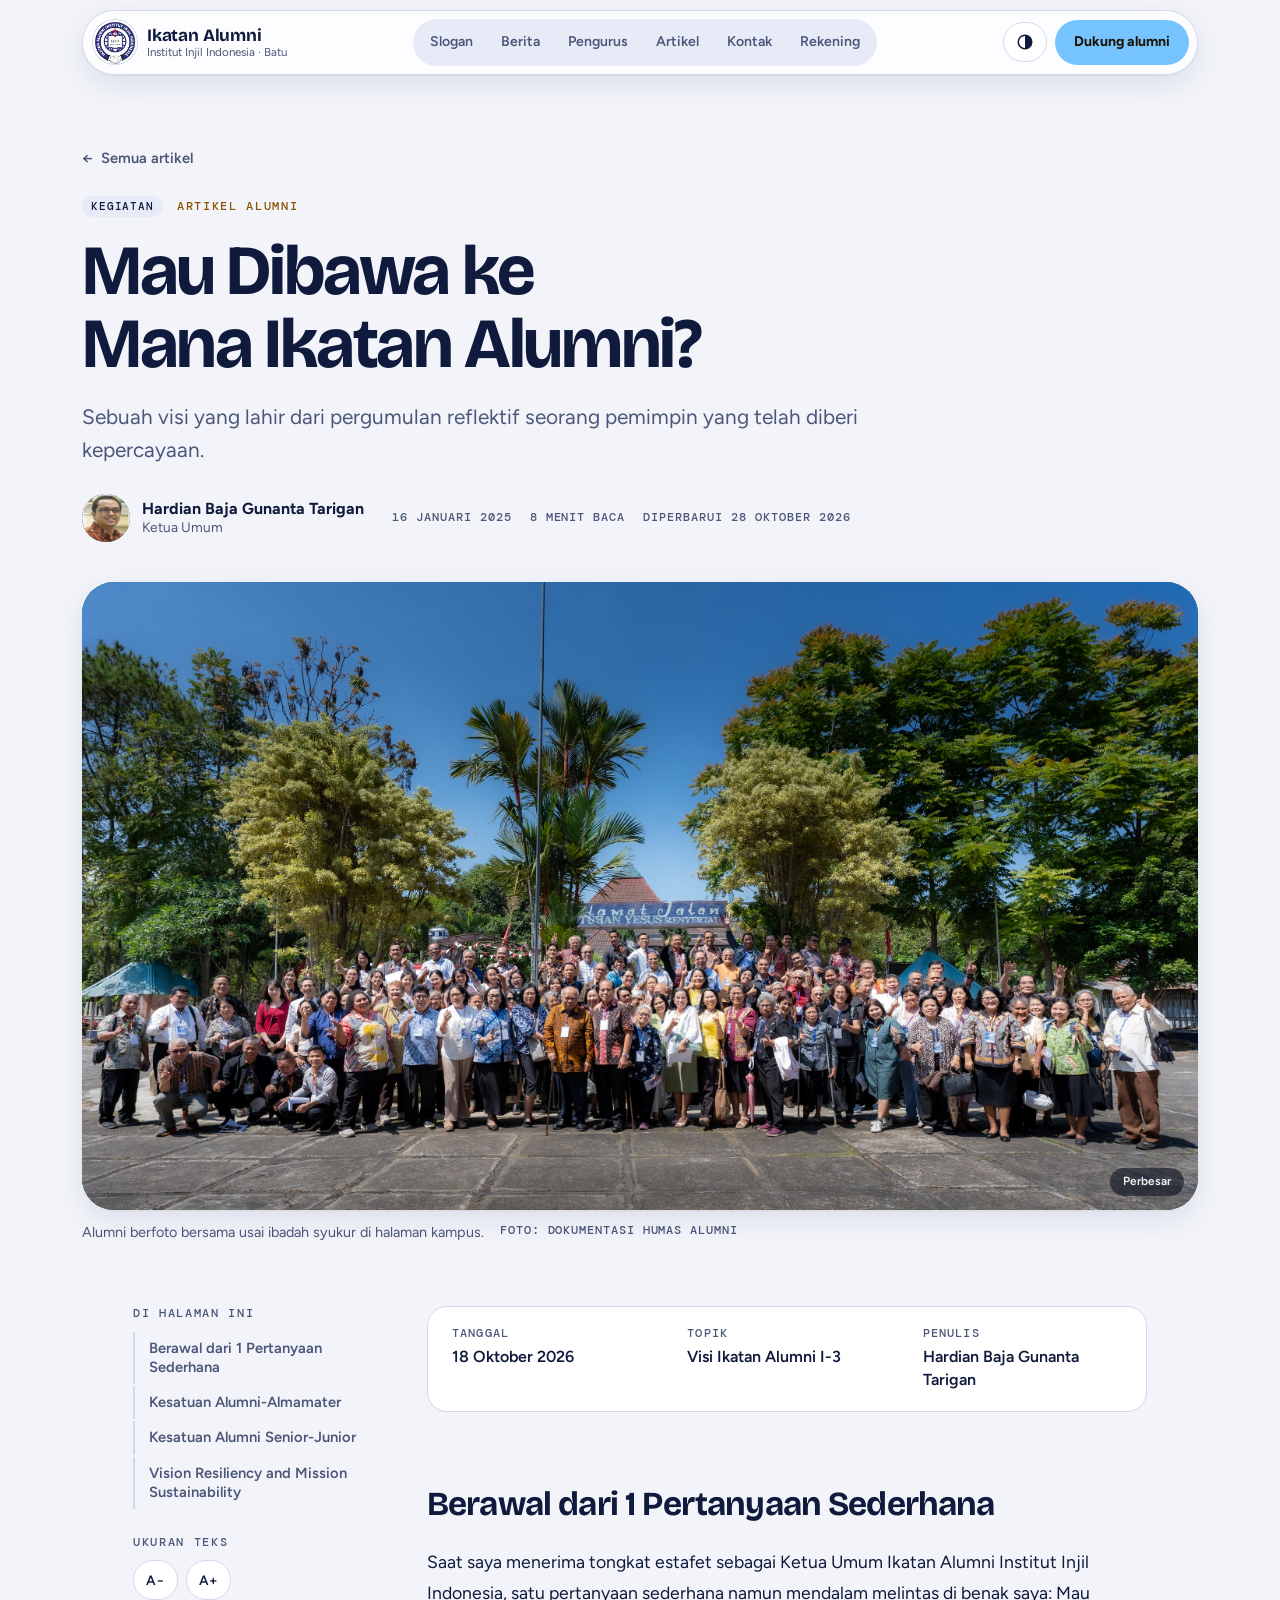
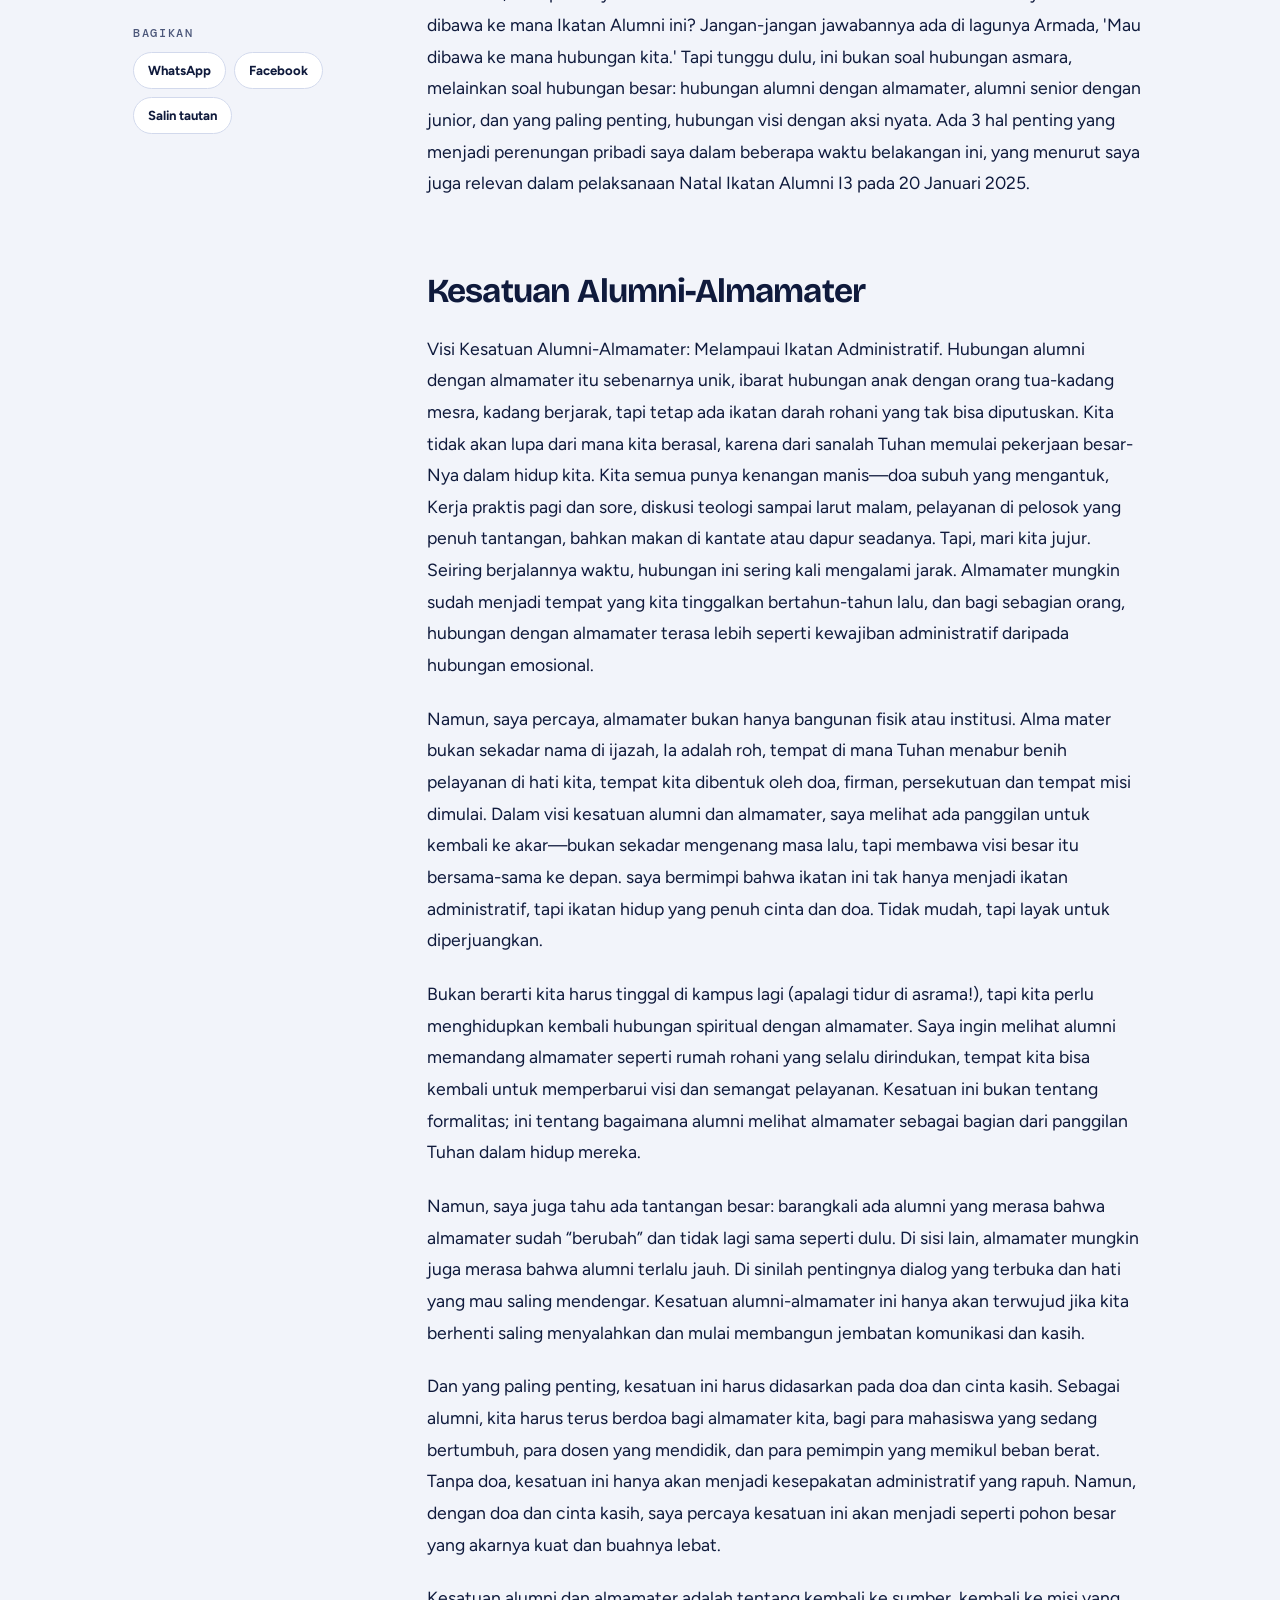
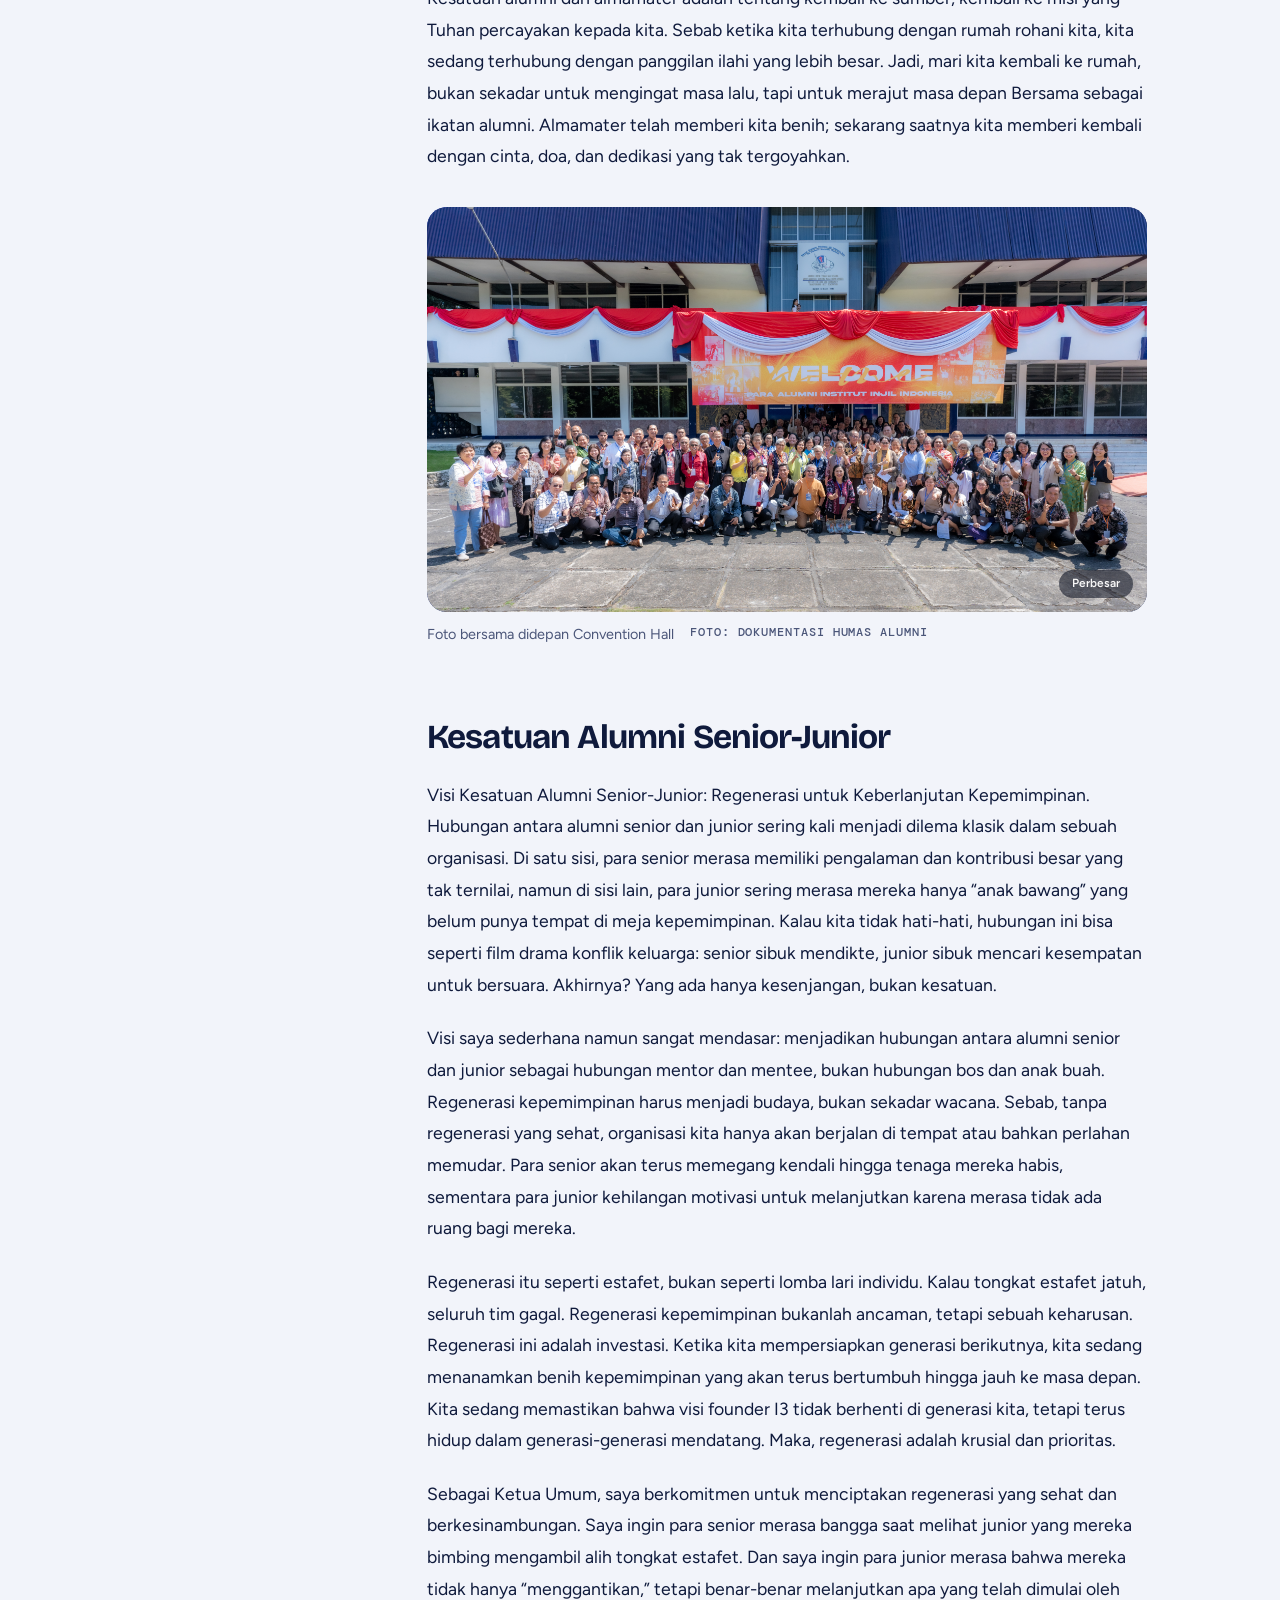
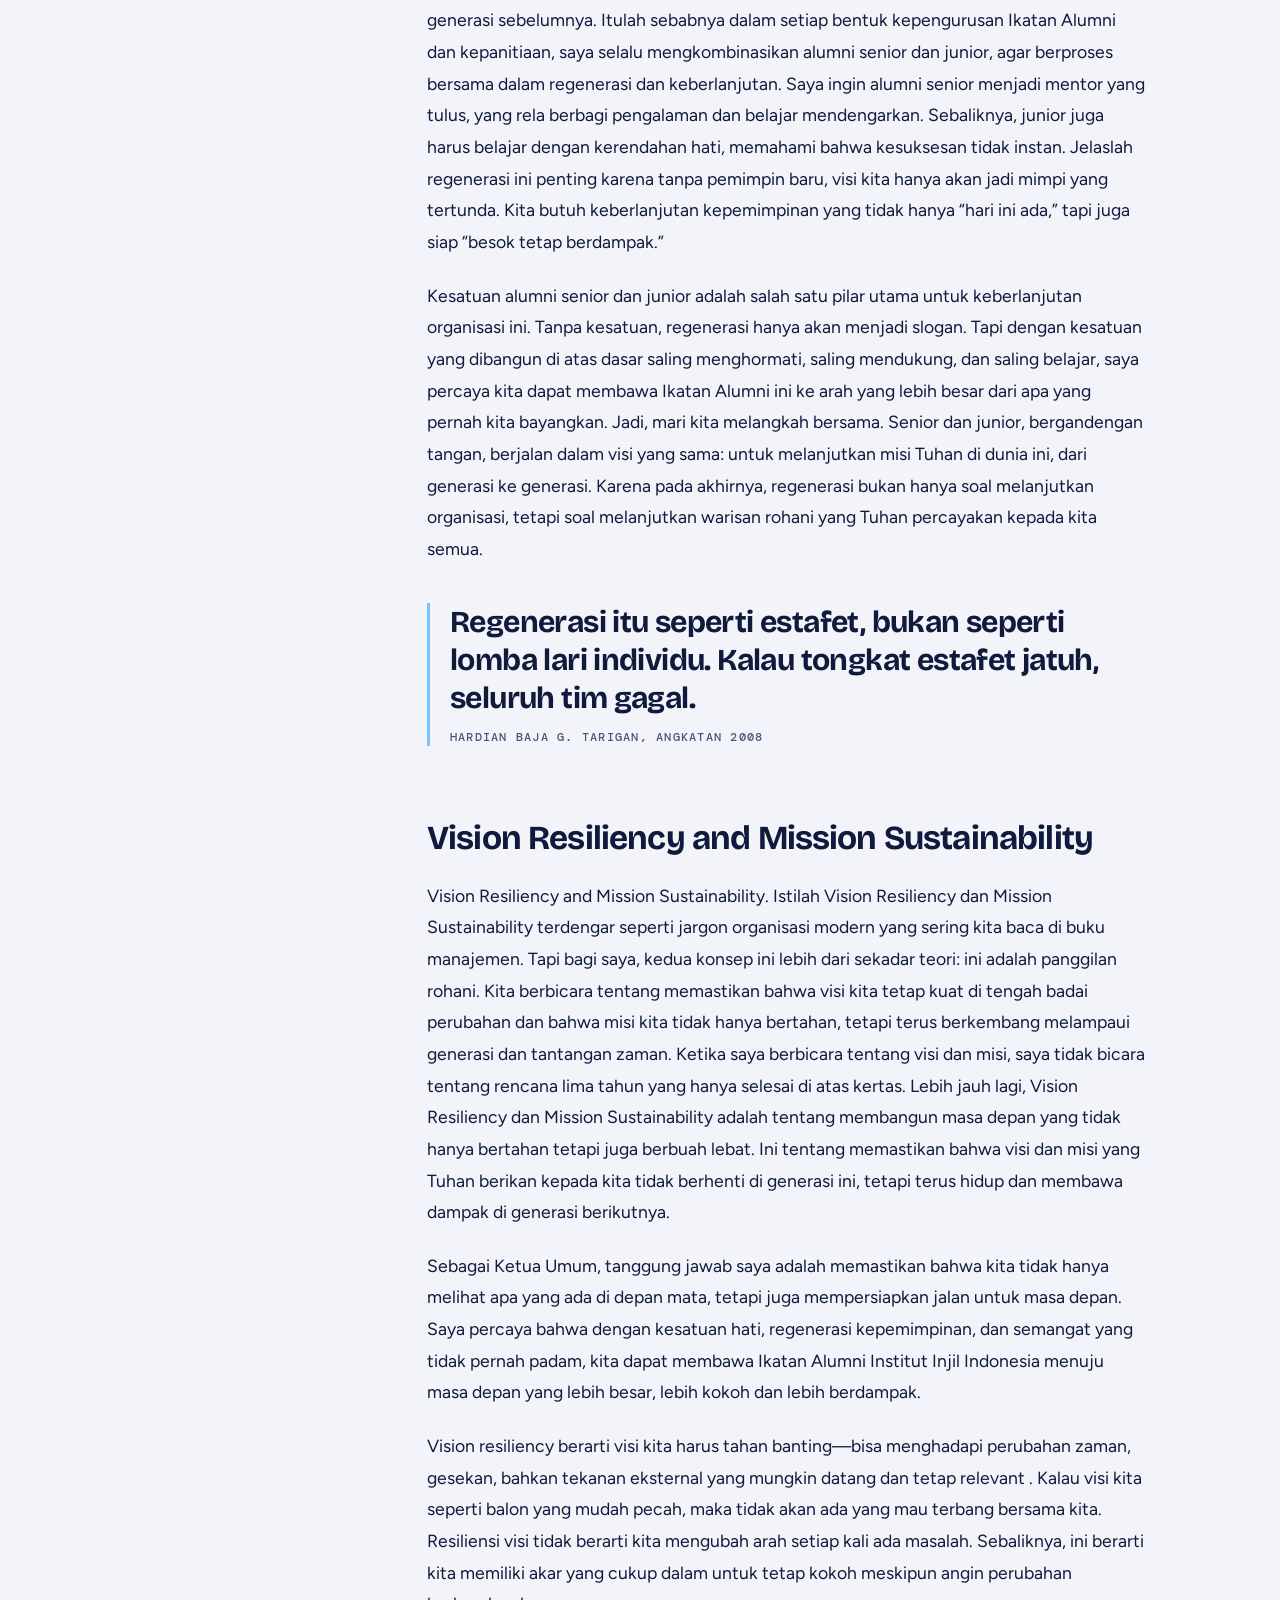
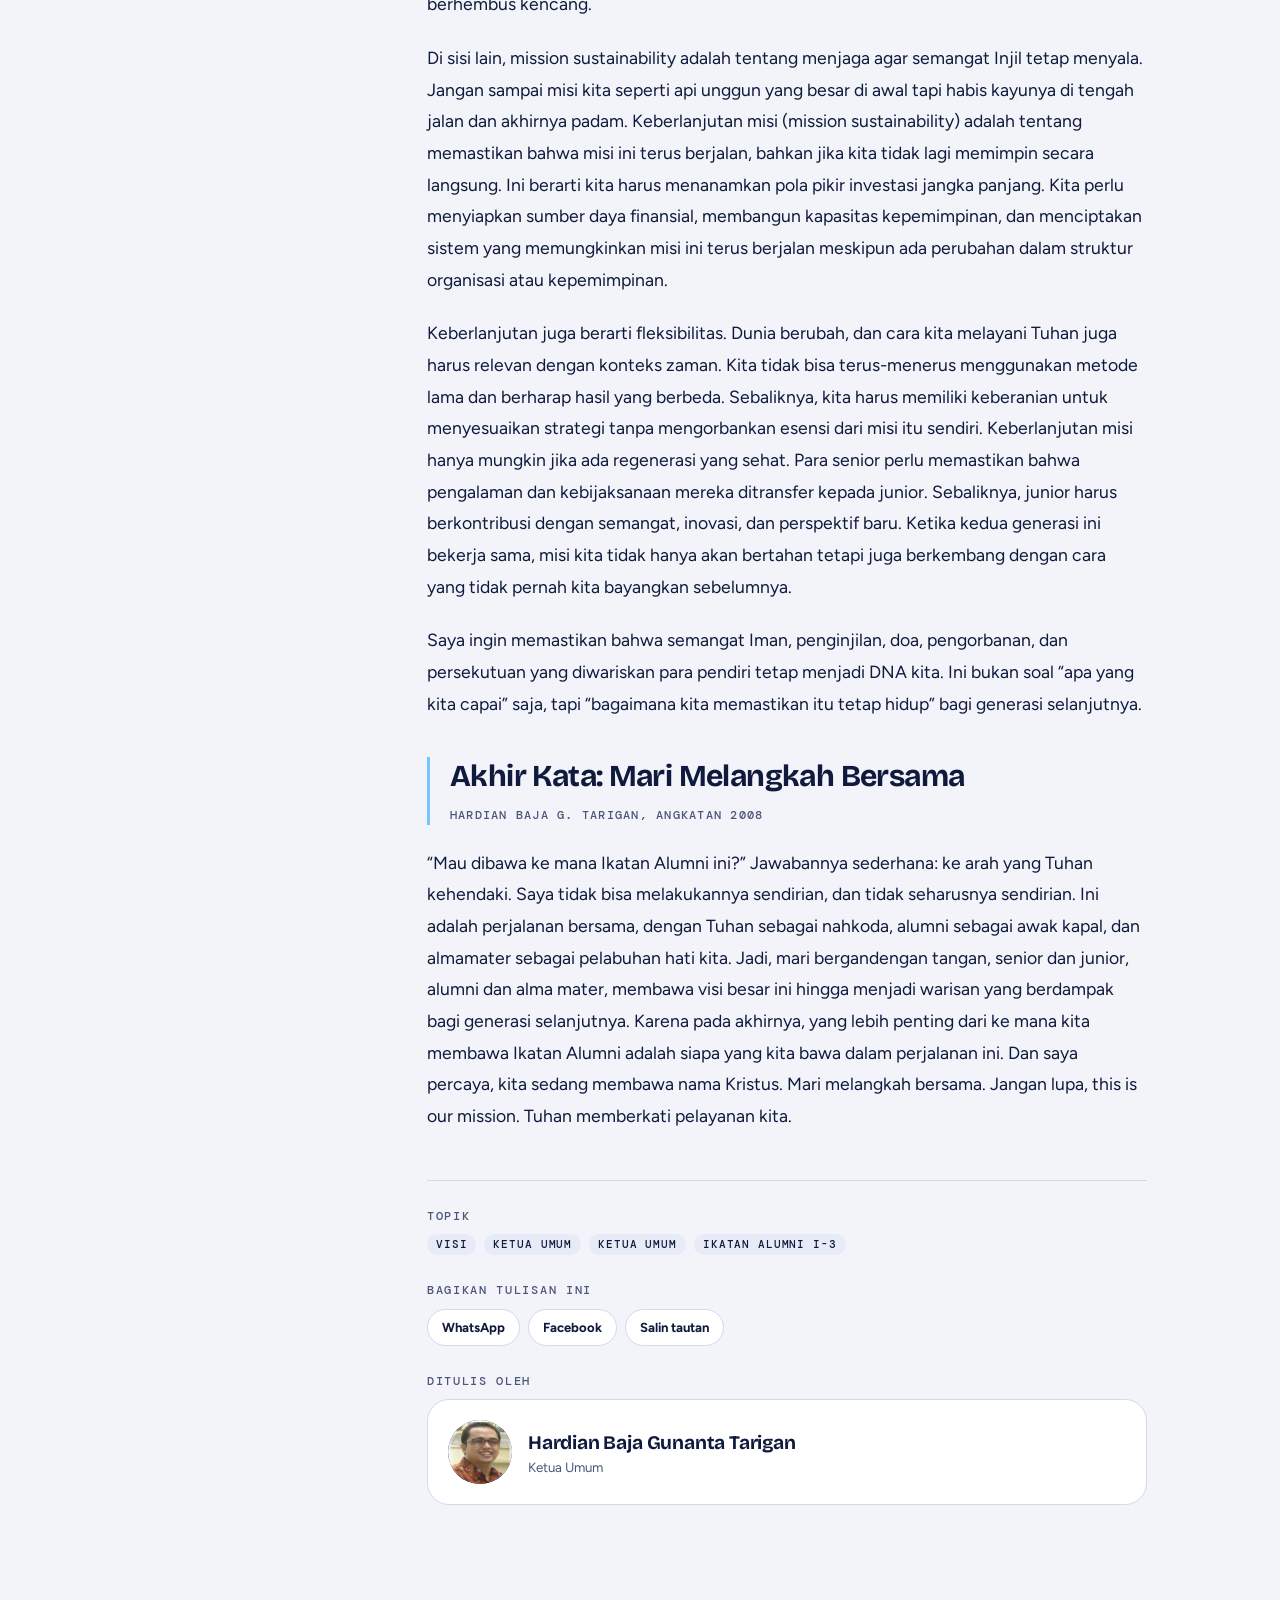
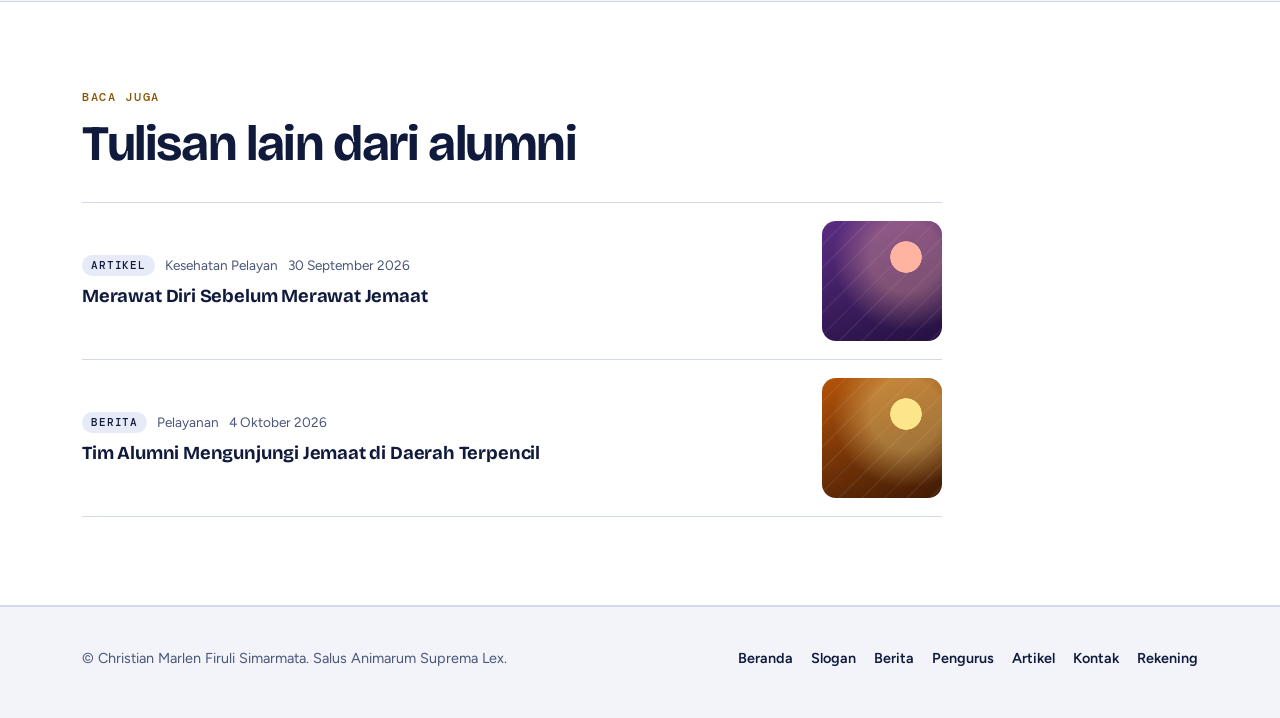
==== commit 29f9c9a4: "Updated article1.html to correct metadata and tags, and to remove unnecessary comments." ====
--- a/article1.html
+++ b/article1.html
@@ -11,8 +11,8 @@
       rel="stylesheet"
       href="https://fonts.googleapis.com/css2?family=Bricolage+Grotesque:opsz,wght@12..96,500..800&family=DM+Mono:wght@400;500&family=Figtree:wght@400;500;600;700&display=swap"
     />
-    <link rel="stylesheet" href="/css/article-news.css" />
-    <script src="/js/article-news.js" defer></script>
+    <link rel="stylesheet" href="css/article-news.css" />
+    <script src="js/article-news.js" defer></script>
   </head>
   <body>
     <a class="skip" href="#isi">Lewati ke isi tulisan</a>
@@ -233,13 +233,13 @@
 
     <script>
       /* Data halaman ini. Ganti isinya, simpan, lalu muat ulang di browser.
-   - post.type: "berita" atau "artikel". Tanda *bintang* pada title menyorot frasa.
-   - Gambar: isi cover.src dan src pada blok "figure" dengan nama berkas gambar,
-     dibaca relatif terhadap berkas HTML ini. Kosong = penampung foto.
-   - post.blocks: jenis blok h2, p, list, quote, figure. Teks **tebal** memakai dua bintang.
-   - post.related[].url: nama berkas HTML lokal, dibuka di tab yang sama.
-   - post.link.url: tautan https:// opsional. Kosong = tombol tautan disembunyikan.
-   - site.home: halaman utama. Menu di halaman ini membuka bagian-bagiannya. */
+      - post.type: "berita" atau "artikel". Tanda *bintang* pada title menyorot frasa.
+      - Gambar: isi cover.src dan src pada blok "figure" dengan nama berkas gambar,
+        dibaca relatif terhadap berkas HTML ini. Kosong = penampung foto.
+      - post.blocks: jenis blok h2, p, list, quote, figure. Teks **tebal** memakai dua bintang.
+      - post.related[].url: nama berkas HTML lokal, dibuka di tab yang sama.
+      - post.link.url: tautan https:// opsional. Kosong = tombol tautan disembunyikan.
+      - site.home: halaman utama. Menu di halaman ini membuka bagian-bagiannya. */
       const CONTENT = {
         sampleNotice: true,
         org: {
@@ -277,7 +277,7 @@
             },
             {
               label: "Topik",
-              value: "Visi",
+              value: "Visi Ikatan Alumni I-3",
             },
             {
               label: "Penulis",
@@ -286,16 +286,20 @@
           ],
           blocks: [
             {
+              t: "h2",
+              text: "Berawal dari 1 Pertanyaan Sederhana",
+            },
+            {
               t: "p",
               text: "Saat saya menerima tongkat estafet sebagai Ketua Umum Ikatan Alumni Institut Injil Indonesia, satu pertanyaan sederhana namun mendalam melintas di benak saya: Mau dibawa ke mana Ikatan Alumni ini? Jangan-jangan jawabannya ada di lagunya Armada, 'Mau dibawa ke mana hubungan kita.' Tapi tunggu dulu, ini bukan soal hubungan asmara, melainkan soal hubungan besar: hubungan alumni dengan almamater, alumni senior dengan junior, dan yang paling penting, hubungan visi dengan aksi nyata. Ada 3 hal penting yang menjadi perenungan pribadi saya dalam beberapa waktu belakangan ini, yang menurut saya juga relevan dalam pelaksanaan Natal Ikatan Alumni I3 pada 20 Januari 2025.",
             },
             {
               t: "h2",
-              text: "Visi Kesatuan Alumni-Almamater: Melampaui Ikatan Administratif.",
-            },
-            {
-              t: "p",
-              text: "Hubungan alumni dengan almamater itu sebenarnya unik, ibarat hubungan anak dengan orang tua-kadang mesra, kadang berjarak, tapi tetap ada ikatan darah rohani yang tak bisa diputuskan. Kita tidak akan lupa dari mana kita berasal, karena dari sanalah Tuhan memulai pekerjaan besar-Nya dalam hidup kita. Kita semua punya kenangan manis—doa subuh yang mengantuk, Kerja praktis pagi dan sore, diskusi teologi sampai larut malam, pelayanan di pelosok yang penuh tantangan, bahkan makan di kantate atau dapur seadanya. Tapi, mari kita jujur. Seiring berjalannya waktu, hubungan ini sering kali mengalami jarak. Almamater mungkin sudah menjadi tempat yang kita tinggalkan bertahun-tahun lalu, dan bagi sebagian orang, hubungan dengan almamater terasa lebih seperti kewajiban administratif daripada hubungan emosional.",
+              text: "Kesatuan Alumni-Almamater",
+            },
+            {
+              t: "p",
+              text: "Visi Kesatuan Alumni-Almamater: Melampaui Ikatan Administratif. Hubungan alumni dengan almamater itu sebenarnya unik, ibarat hubungan anak dengan orang tua-kadang mesra, kadang berjarak, tapi tetap ada ikatan darah rohani yang tak bisa diputuskan. Kita tidak akan lupa dari mana kita berasal, karena dari sanalah Tuhan memulai pekerjaan besar-Nya dalam hidup kita. Kita semua punya kenangan manis—doa subuh yang mengantuk, Kerja praktis pagi dan sore, diskusi teologi sampai larut malam, pelayanan di pelosok yang penuh tantangan, bahkan makan di kantate atau dapur seadanya. Tapi, mari kita jujur. Seiring berjalannya waktu, hubungan ini sering kali mengalami jarak. Almamater mungkin sudah menjadi tempat yang kita tinggalkan bertahun-tahun lalu, dan bagi sebagian orang, hubungan dengan almamater terasa lebih seperti kewajiban administratif daripada hubungan emosional.",
             },
             {
               t: "p",
@@ -327,11 +331,11 @@
             },
             {
               t: "h2",
-              text: "Visi Kesatuan Alumni Senior-Junior: Regenerasi untuk Keberlanjutan Kepemimpinan",
-            },
-            {
-              t: "p",
-              text: "Hubungan antara alumni senior dan junior sering kali menjadi dilema klasik dalam sebuah organisasi. Di satu sisi, para senior merasa memiliki pengalaman dan kontribusi besar yang tak ternilai, namun di sisi lain, para junior sering merasa mereka hanya “anak bawang” yang belum punya tempat di meja kepemimpinan. Kalau kita tidak hati-hati, hubungan ini bisa seperti film drama konflik keluarga: senior sibuk mendikte, junior sibuk mencari kesempatan untuk bersuara. Akhirnya? Yang ada hanya kesenjangan, bukan kesatuan.",
+              text: "Kesatuan Alumni Senior-Junior",
+            },
+            {
+              t: "p",
+              text: "Visi Kesatuan Alumni Senior-Junior: Regenerasi untuk Keberlanjutan Kepemimpinan. Hubungan antara alumni senior dan junior sering kali menjadi dilema klasik dalam sebuah organisasi. Di satu sisi, para senior merasa memiliki pengalaman dan kontribusi besar yang tak ternilai, namun di sisi lain, para junior sering merasa mereka hanya “anak bawang” yang belum punya tempat di meja kepemimpinan. Kalau kita tidak hati-hati, hubungan ini bisa seperti film drama konflik keluarga: senior sibuk mendikte, junior sibuk mencari kesempatan untuk bersuara. Akhirnya? Yang ada hanya kesenjangan, bukan kesatuan.",
             },
             {
               t: "p",
@@ -355,21 +359,21 @@
               cite: "Hardian Baja G. Tarigan, Angkatan 2008",
             },
             /*{
-        t: "p",
-        text: "Ada tiga kebutuhan yang paling sering disebut peserta:",
-      },
-      {
-        t: "list",
-        items: [
-          "Pelatihan bagi pelayan awam di jemaat kecil.",
-          "Pendampingan pastoral bagi gembala yang melayani sendirian.",
-          "Bahan ajar yang mudah dipakai di jemaat dengan sumber daya terbatas.",
-        ],
-      },*/
+           t: "p",
+           text: "Ada tiga kebutuhan yang paling sering disebut peserta:",
+         },
+         {
+           t: "list",
+           items: [
+             "Pelatihan bagi pelayan awam di jemaat kecil.",
+             "Pendampingan pastoral bagi gembala yang melayani sendirian.",
+             "Bahan ajar yang mudah dipakai di jemaat dengan sumber daya terbatas.",
+           ],
+         },*/
             { t: "h2", text: "Vision Resiliency and Mission Sustainability" },
             {
               t: "p",
-              text: "Istilah Vision Resiliency dan Mission Sustainability terdengar seperti jargon organisasi modern yang sering kita baca di buku manajemen. Tapi bagi saya, kedua konsep ini lebih dari sekadar teori: ini adalah panggilan rohani. Kita berbicara tentang memastikan bahwa visi kita tetap kuat di tengah badai perubahan dan bahwa misi kita tidak hanya bertahan, tetapi terus berkembang melampaui generasi dan tantangan zaman. Ketika saya berbicara tentang visi dan misi, saya tidak bicara tentang rencana lima tahun yang hanya selesai di atas kertas. Lebih jauh lagi, Vision Resiliency dan Mission Sustainability adalah tentang membangun masa depan yang tidak hanya bertahan tetapi juga berbuah lebat. Ini tentang memastikan bahwa visi dan misi yang Tuhan berikan kepada kita tidak berhenti di generasi ini, tetapi terus hidup dan membawa dampak di generasi berikutnya.",
+              text: "Vision Resiliency and Mission Sustainability. Istilah Vision Resiliency dan Mission Sustainability terdengar seperti jargon organisasi modern yang sering kita baca di buku manajemen. Tapi bagi saya, kedua konsep ini lebih dari sekadar teori: ini adalah panggilan rohani. Kita berbicara tentang memastikan bahwa visi kita tetap kuat di tengah badai perubahan dan bahwa misi kita tidak hanya bertahan, tetapi terus berkembang melampaui generasi dan tantangan zaman. Ketika saya berbicara tentang visi dan misi, saya tidak bicara tentang rencana lima tahun yang hanya selesai di atas kertas. Lebih jauh lagi, Vision Resiliency dan Mission Sustainability adalah tentang membangun masa depan yang tidak hanya bertahan tetapi juga berbuah lebat. Ini tentang memastikan bahwa visi dan misi yang Tuhan berikan kepada kita tidak berhenti di generasi ini, tetapi terus hidup dan membawa dampak di generasi berikutnya.",
             },
             {
               t: "p",
@@ -402,12 +406,7 @@
               text: "“Mau dibawa ke mana Ikatan Alumni ini?” Jawabannya sederhana: ke arah yang Tuhan kehendaki. Saya tidak bisa melakukannya sendirian, dan tidak seharusnya sendirian. Ini adalah perjalanan bersama, dengan Tuhan sebagai nahkoda, alumni sebagai awak kapal, dan almamater sebagai pelabuhan hati kita. Jadi, mari bergandengan tangan, senior dan junior, alumni dan alma mater, membawa visi besar ini hingga menjadi warisan yang berdampak bagi generasi selanjutnya. Karena pada akhirnya, yang lebih penting dari ke mana kita membawa Ikatan Alumni adalah siapa yang kita bawa dalam perjalanan ini. Dan saya percaya, kita sedang membawa nama Kristus. Mari melangkah bersama. Jangan lupa, this is our mission. Tuhan memberkati pelayanan kita.",
             },
           ],
-          tags: [
-            "Visi",
-            "Persekutuan Alumni",
-            "Ketua Umum IA I-3",
-            "Ikatan Alumni I-3",
-          ],
+          tags: ["Visi", "Ketua Umum", "ketua umum", "Ikatan Alumni I-3"],
           link: {
             url: "",
             cta: "Lihat Dokumentasi Lengkap",
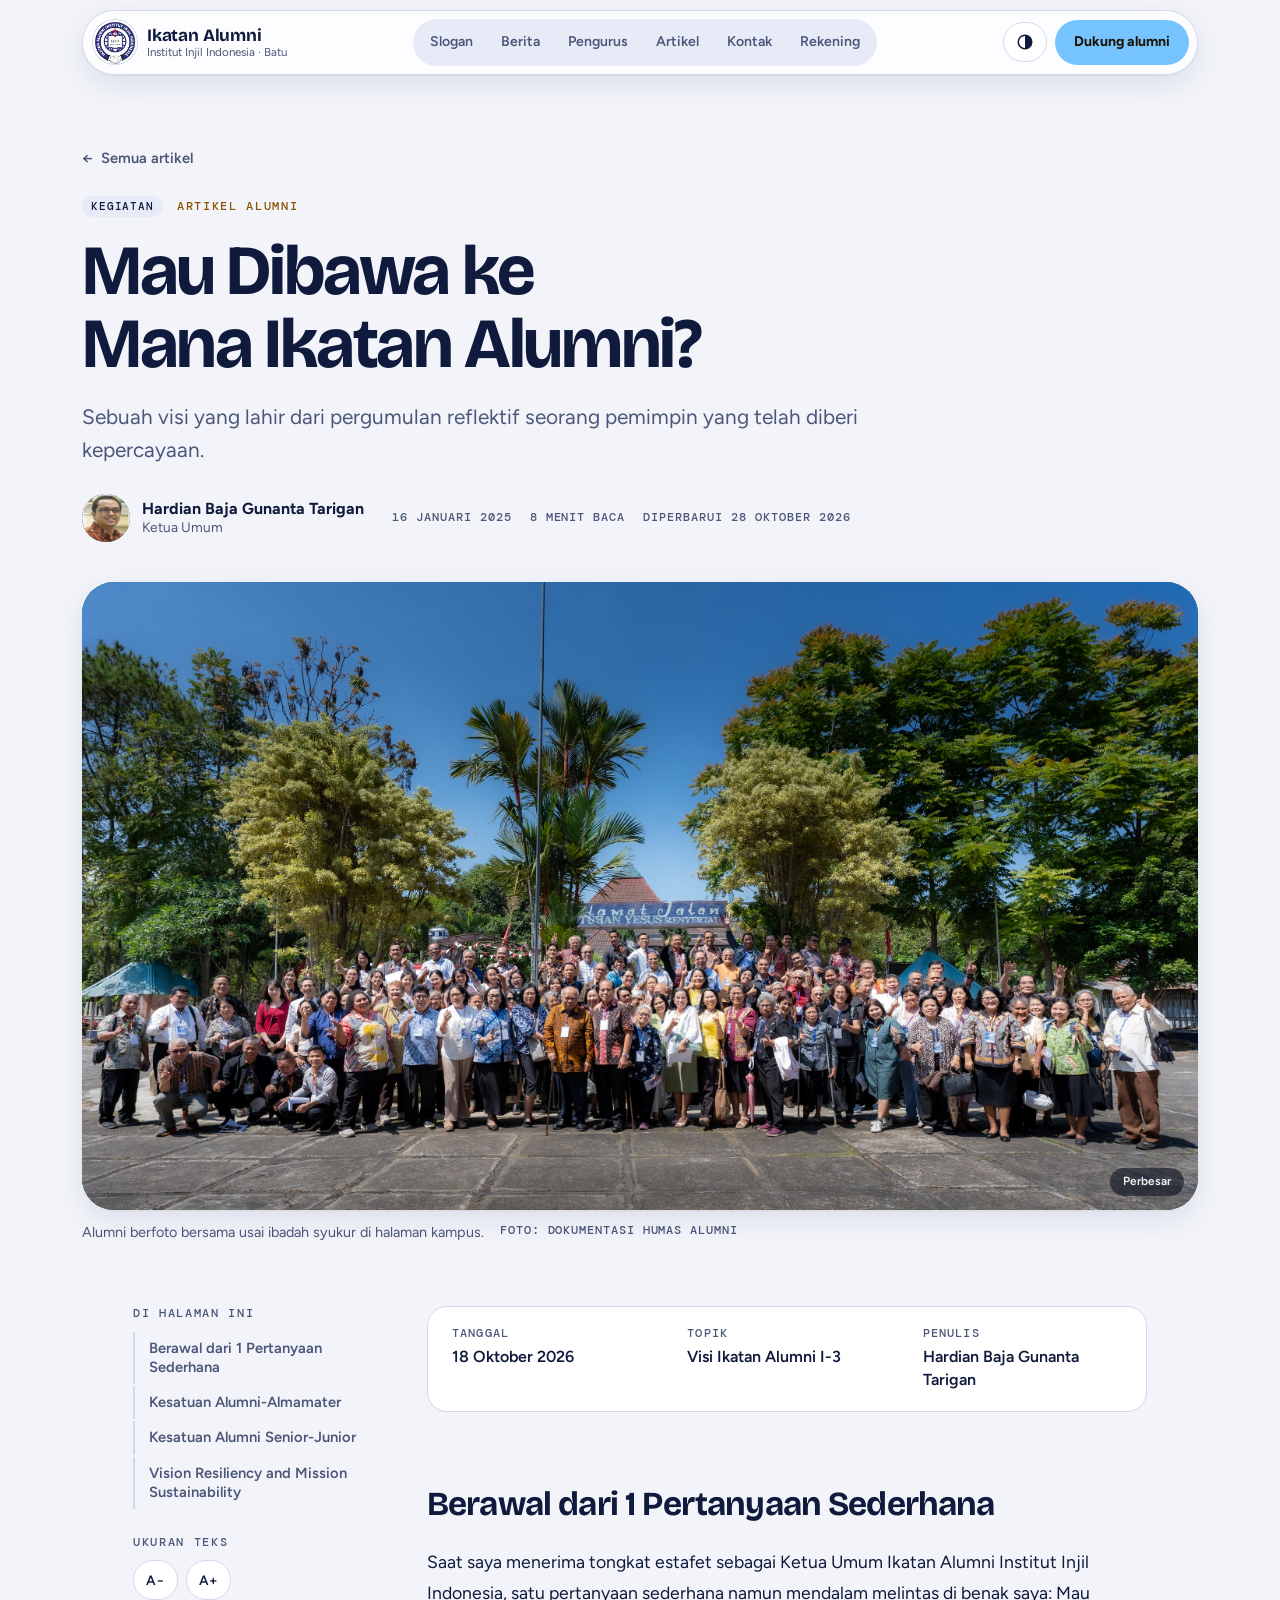
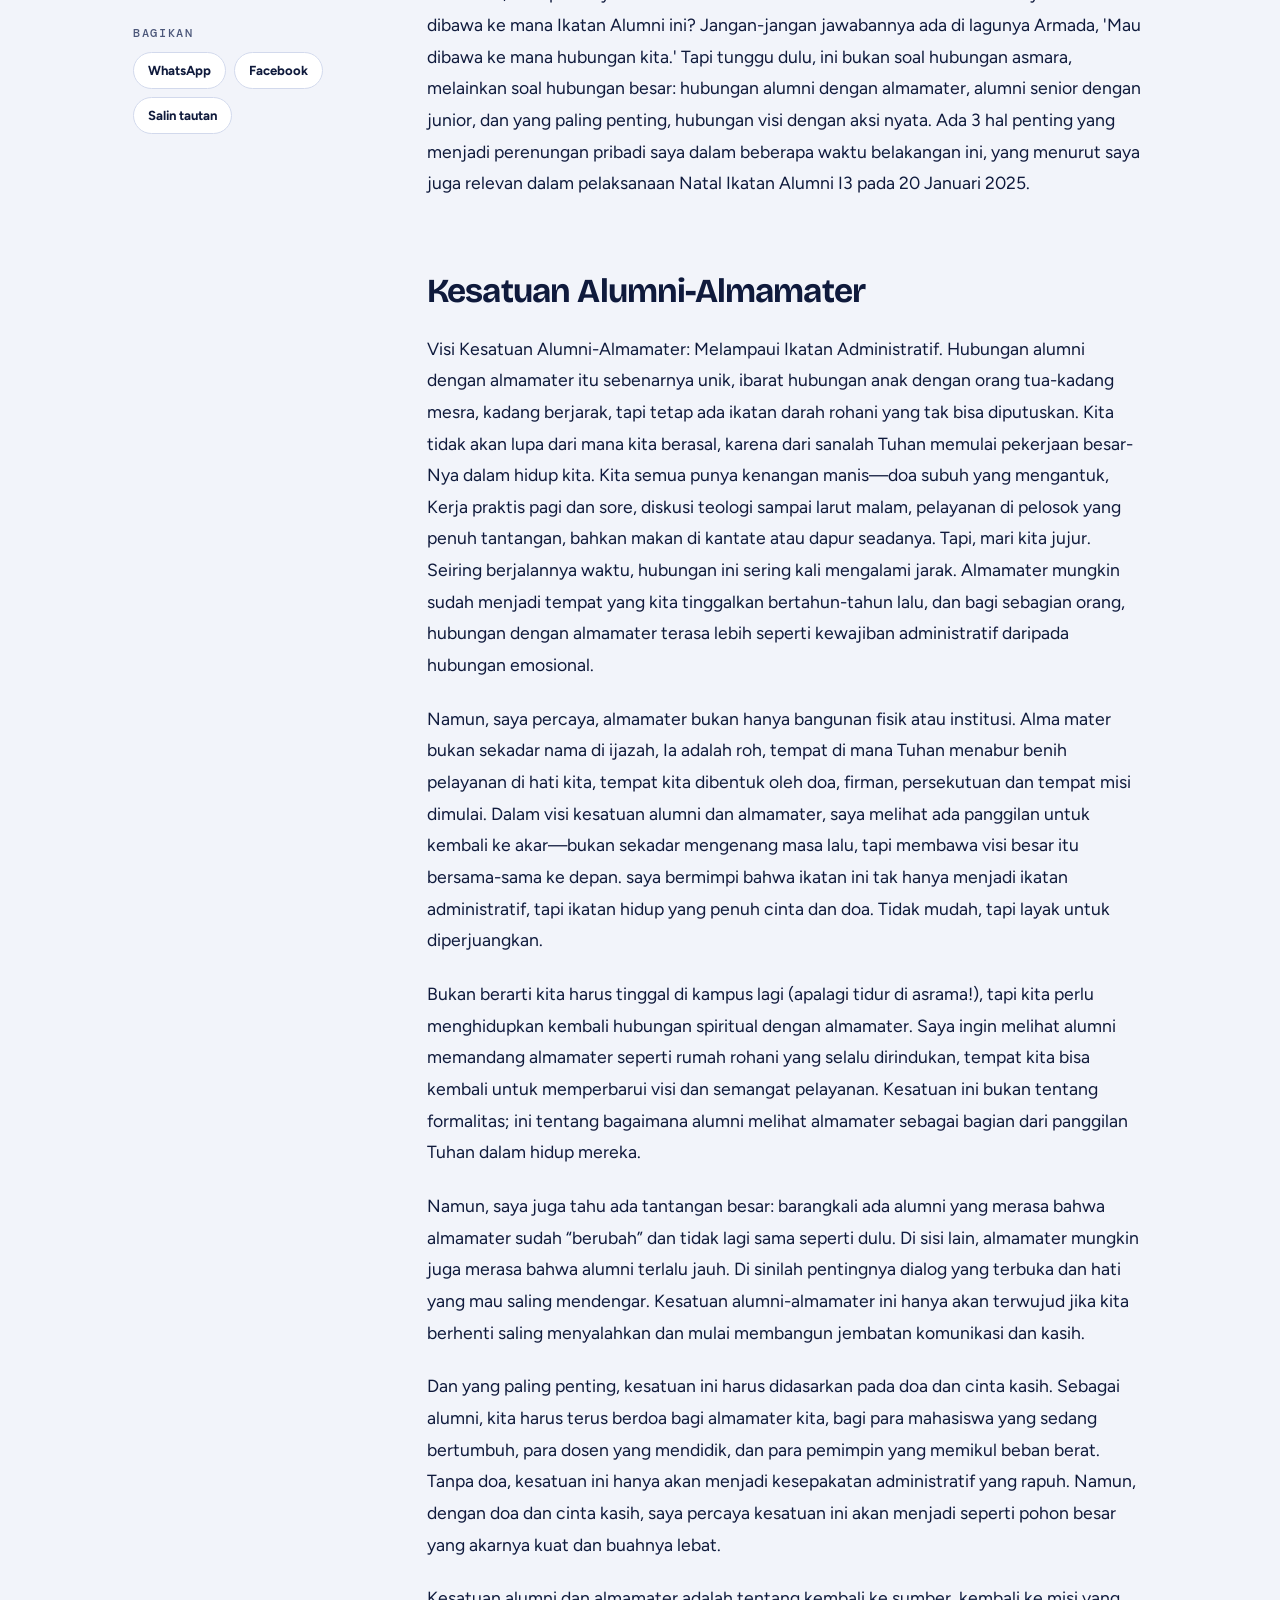
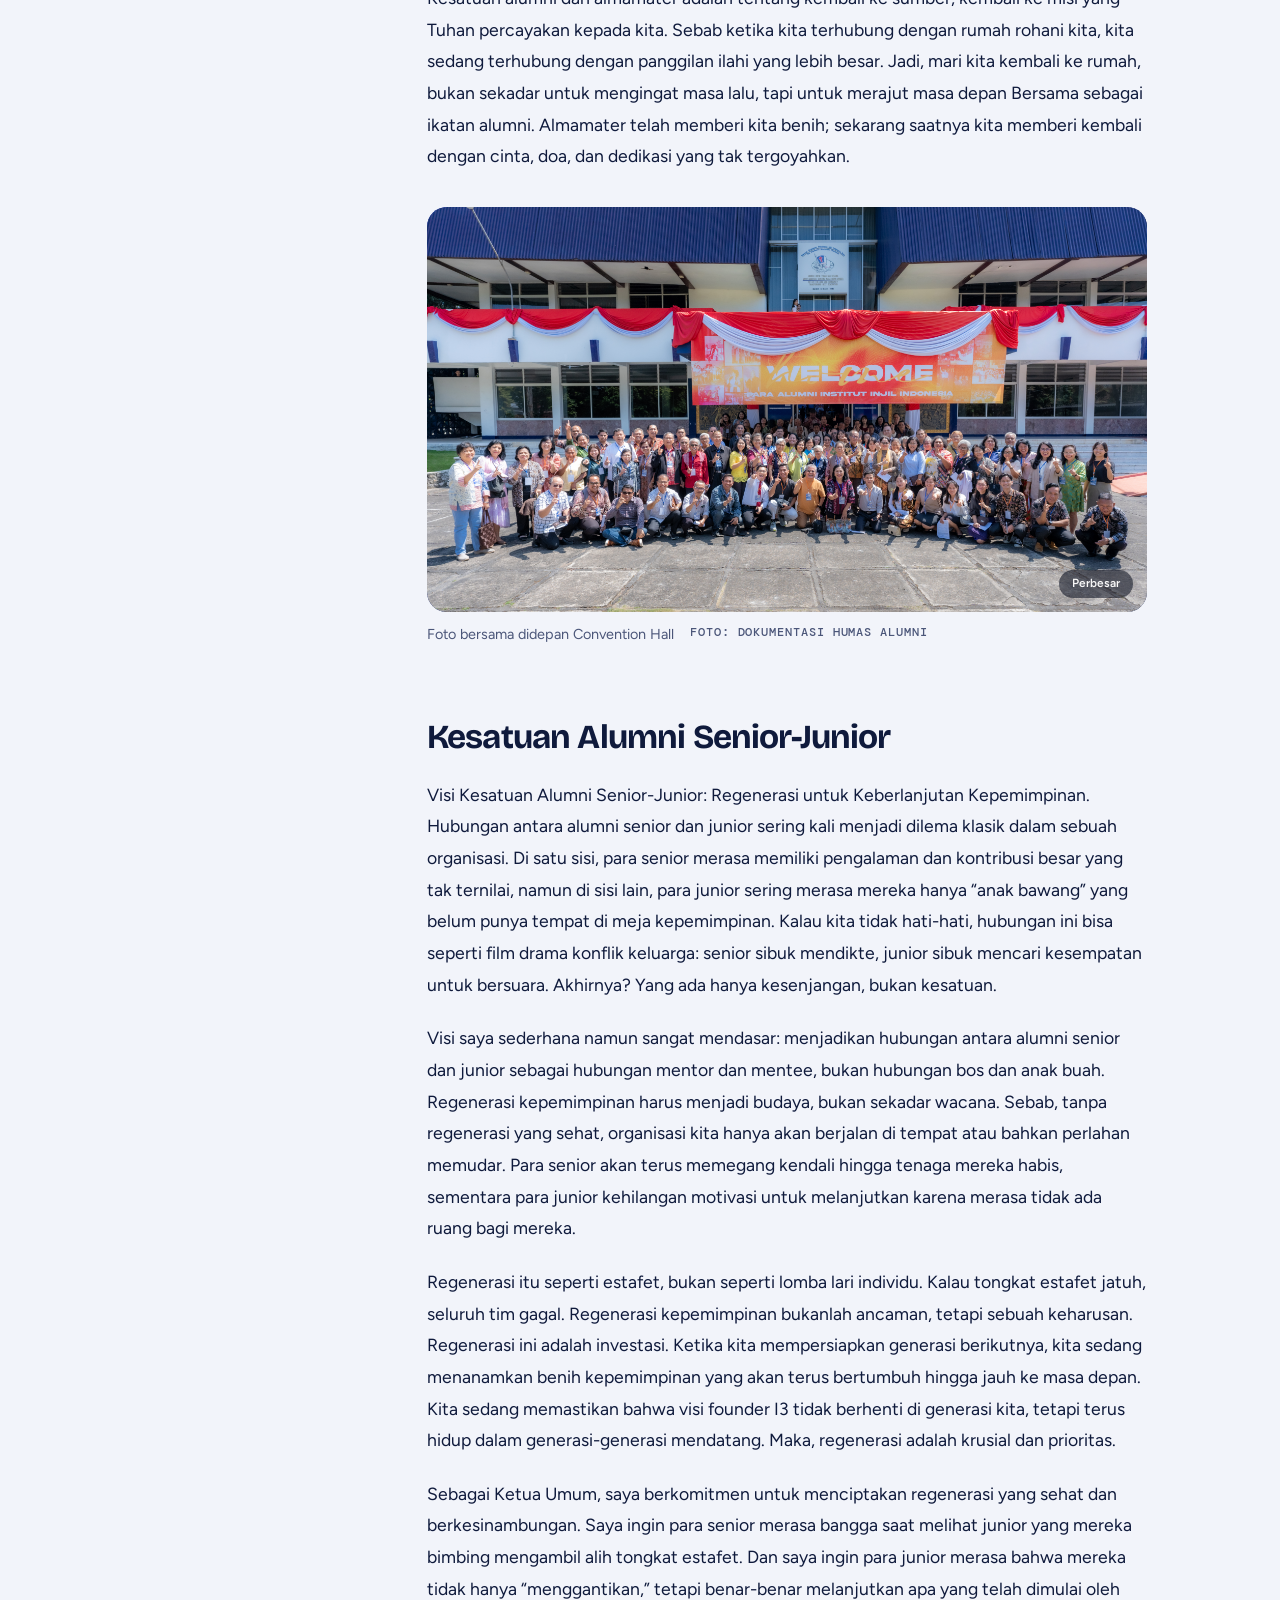
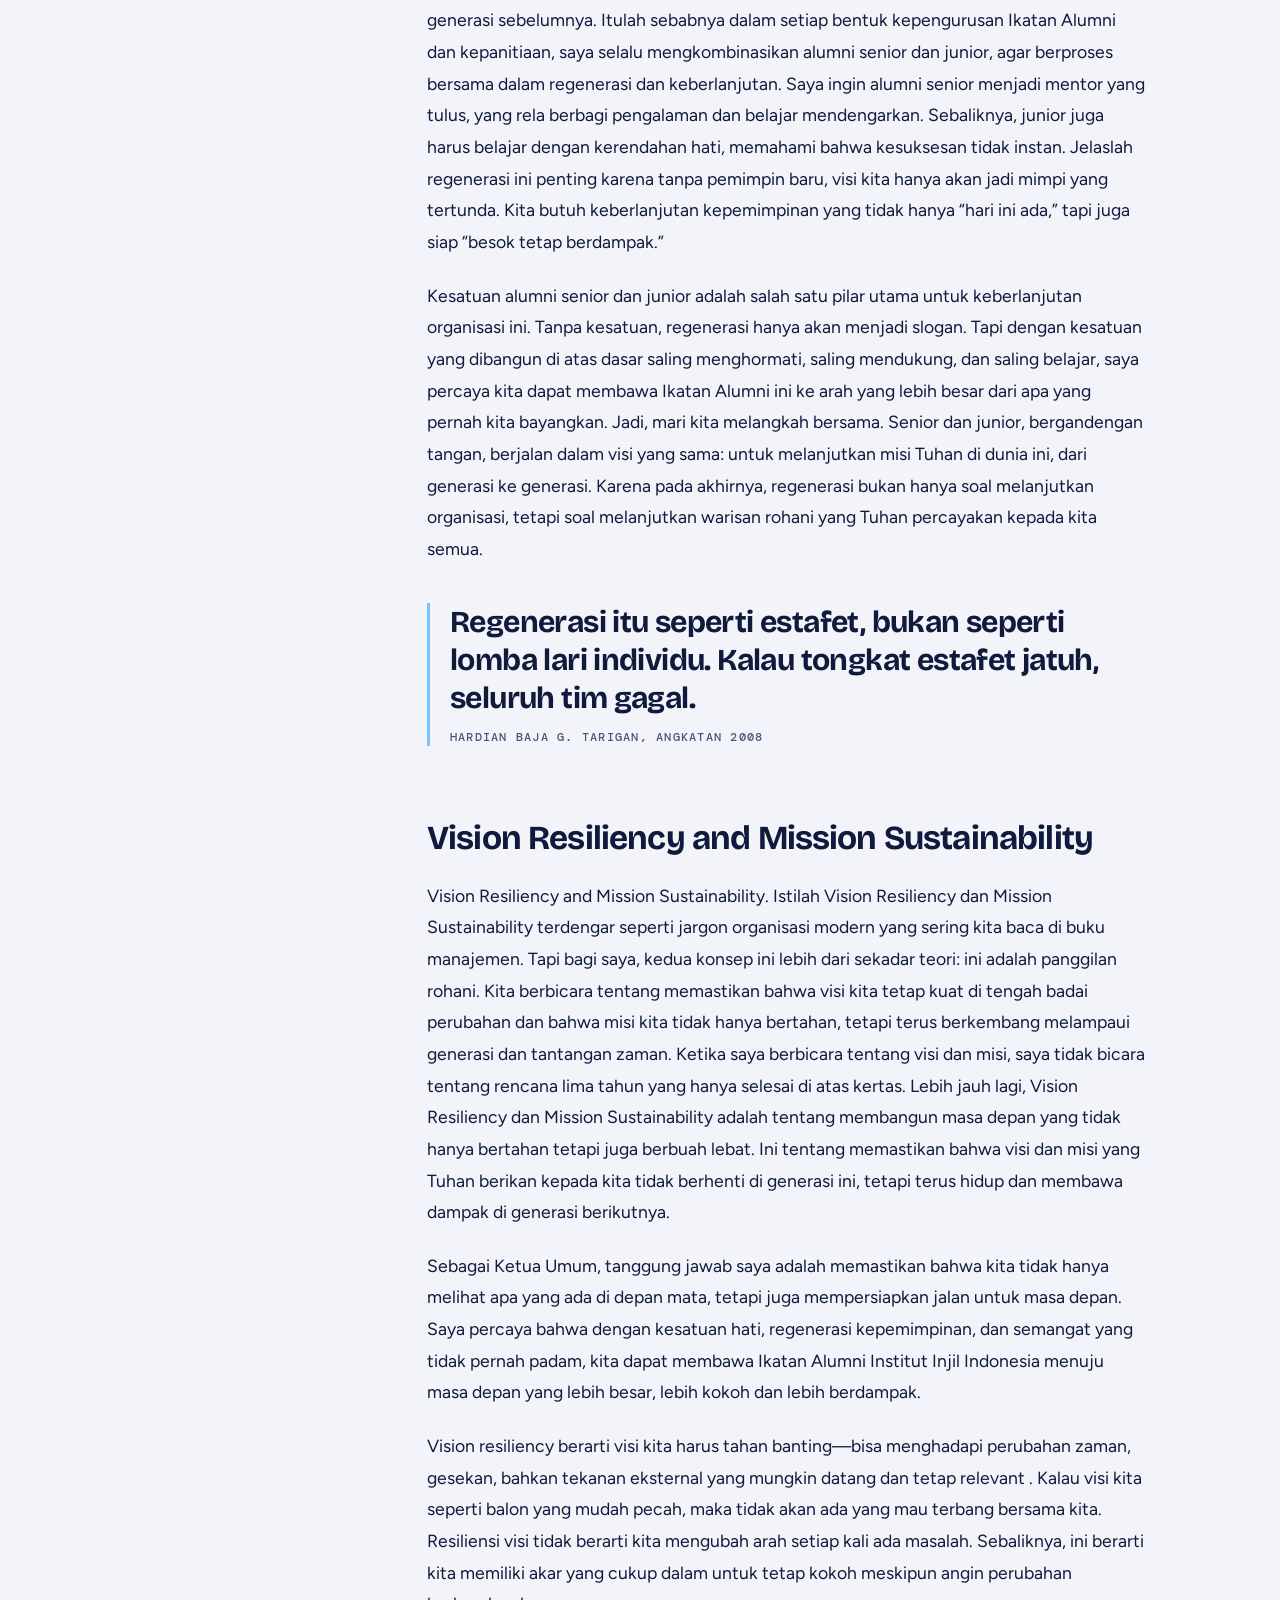
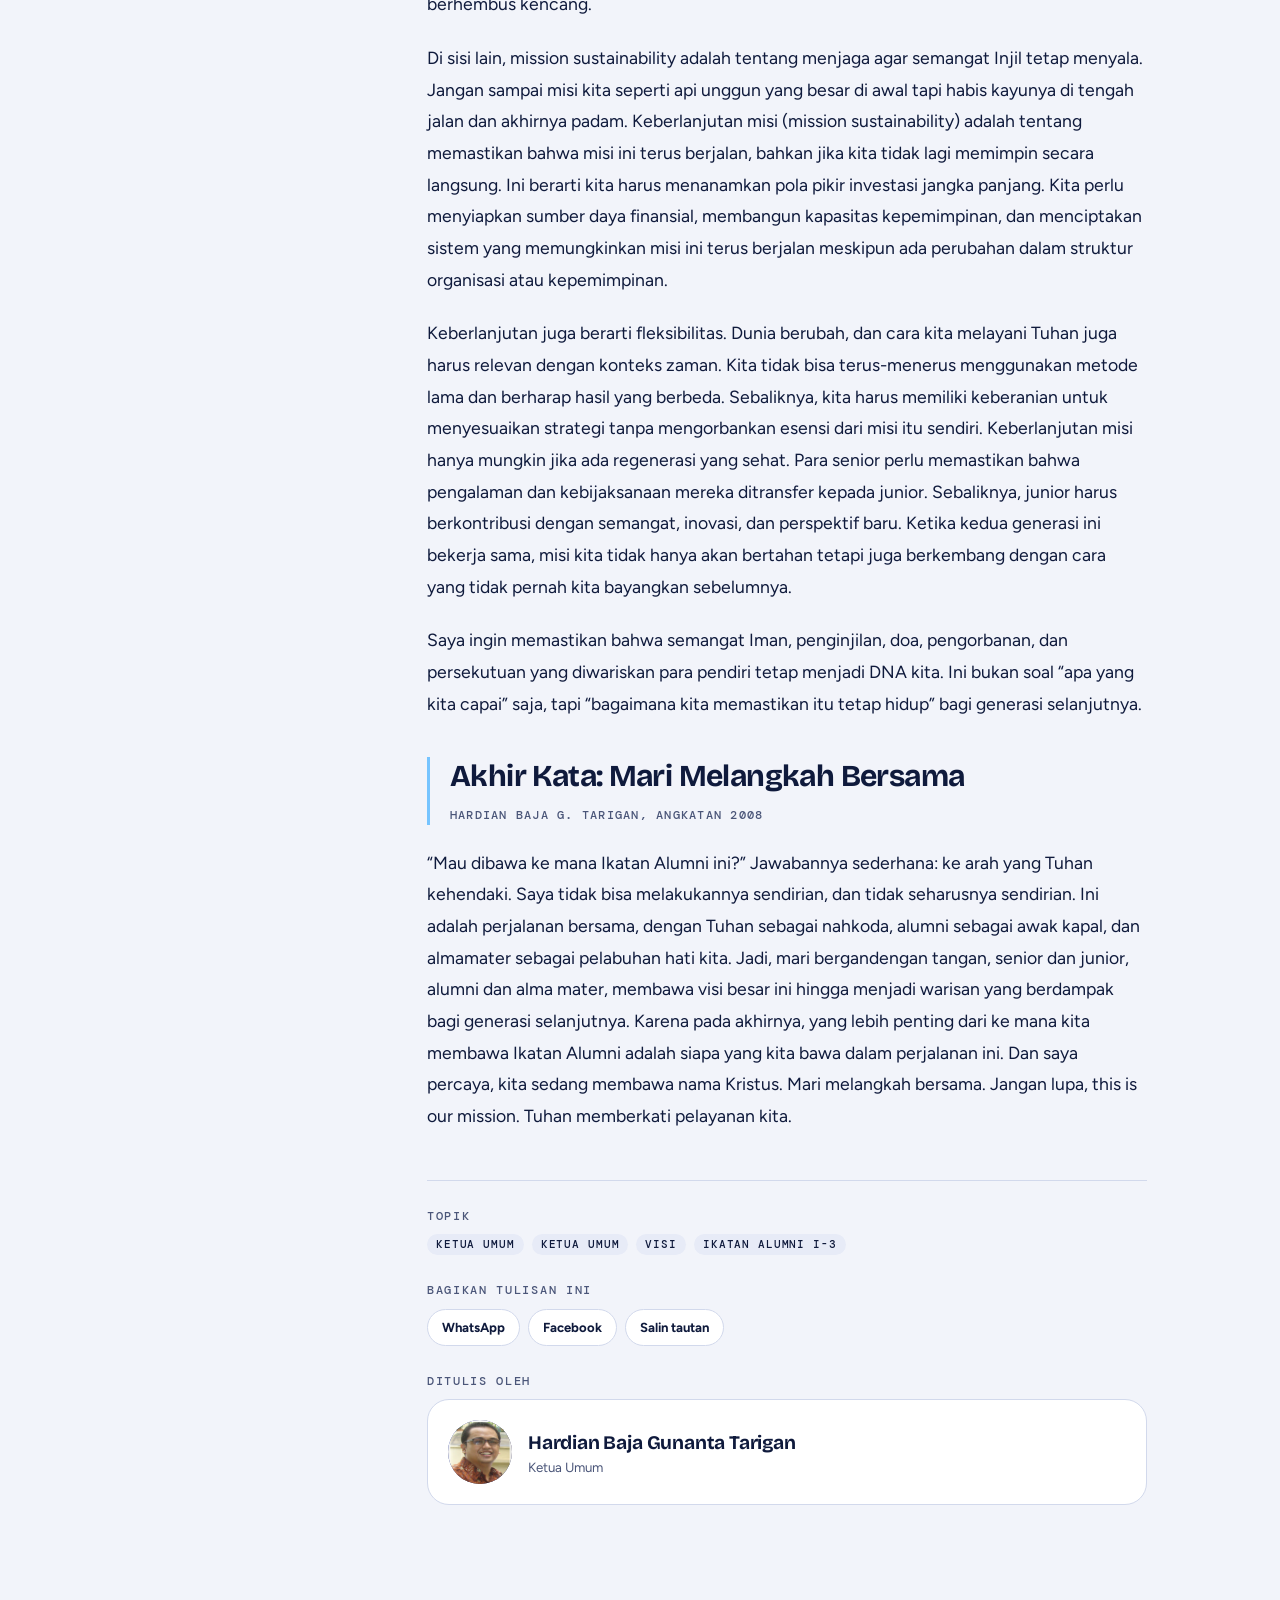
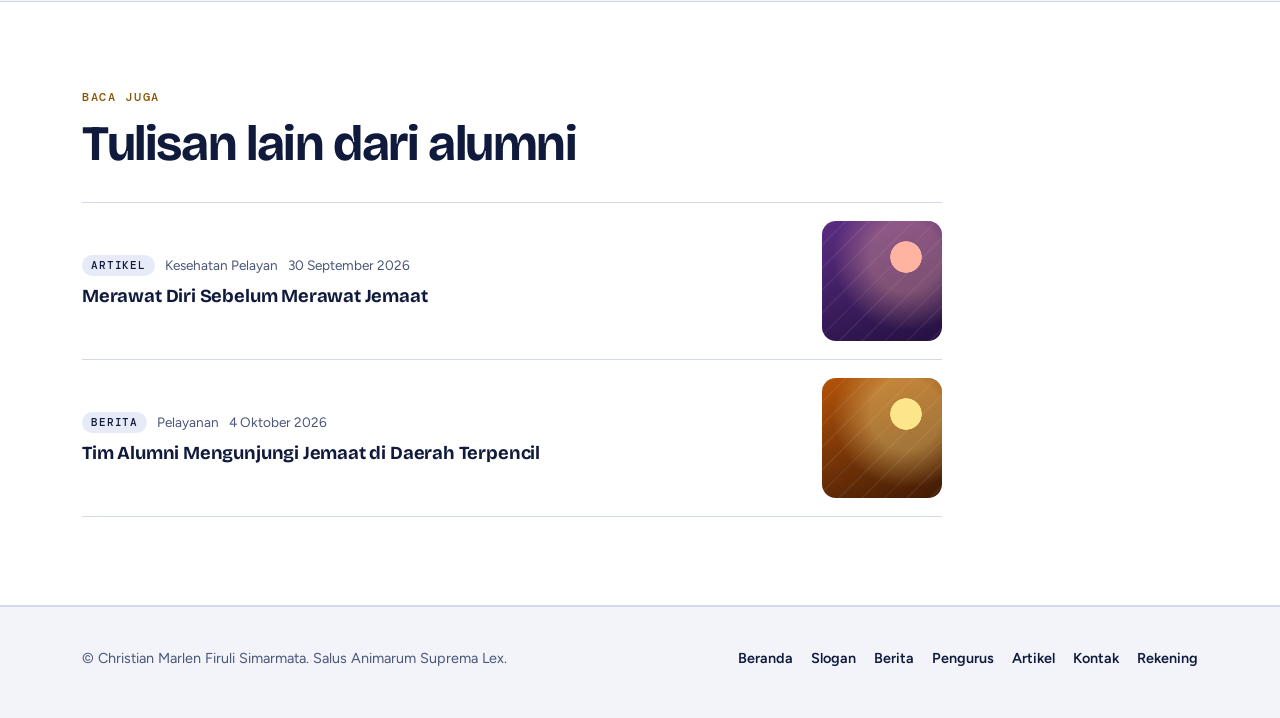
==== commit 605ca5cc: "Update commit message to reflect changes made in article1.html and index.js files." ====
--- a/article1.html
+++ b/article1.html
@@ -406,7 +406,7 @@
               text: "“Mau dibawa ke mana Ikatan Alumni ini?” Jawabannya sederhana: ke arah yang Tuhan kehendaki. Saya tidak bisa melakukannya sendirian, dan tidak seharusnya sendirian. Ini adalah perjalanan bersama, dengan Tuhan sebagai nahkoda, alumni sebagai awak kapal, dan almamater sebagai pelabuhan hati kita. Jadi, mari bergandengan tangan, senior dan junior, alumni dan alma mater, membawa visi besar ini hingga menjadi warisan yang berdampak bagi generasi selanjutnya. Karena pada akhirnya, yang lebih penting dari ke mana kita membawa Ikatan Alumni adalah siapa yang kita bawa dalam perjalanan ini. Dan saya percaya, kita sedang membawa nama Kristus. Mari melangkah bersama. Jangan lupa, this is our mission. Tuhan memberkati pelayanan kita.",
             },
           ],
-          tags: ["Visi", "Ketua Umum", "ketua umum", "Ikatan Alumni I-3"],
+          tags: ["Ketua Umum", "ketua umum", "Visi", "Ikatan Alumni I-3"],
           link: {
             url: "",
             cta: "Lihat Dokumentasi Lengkap",
